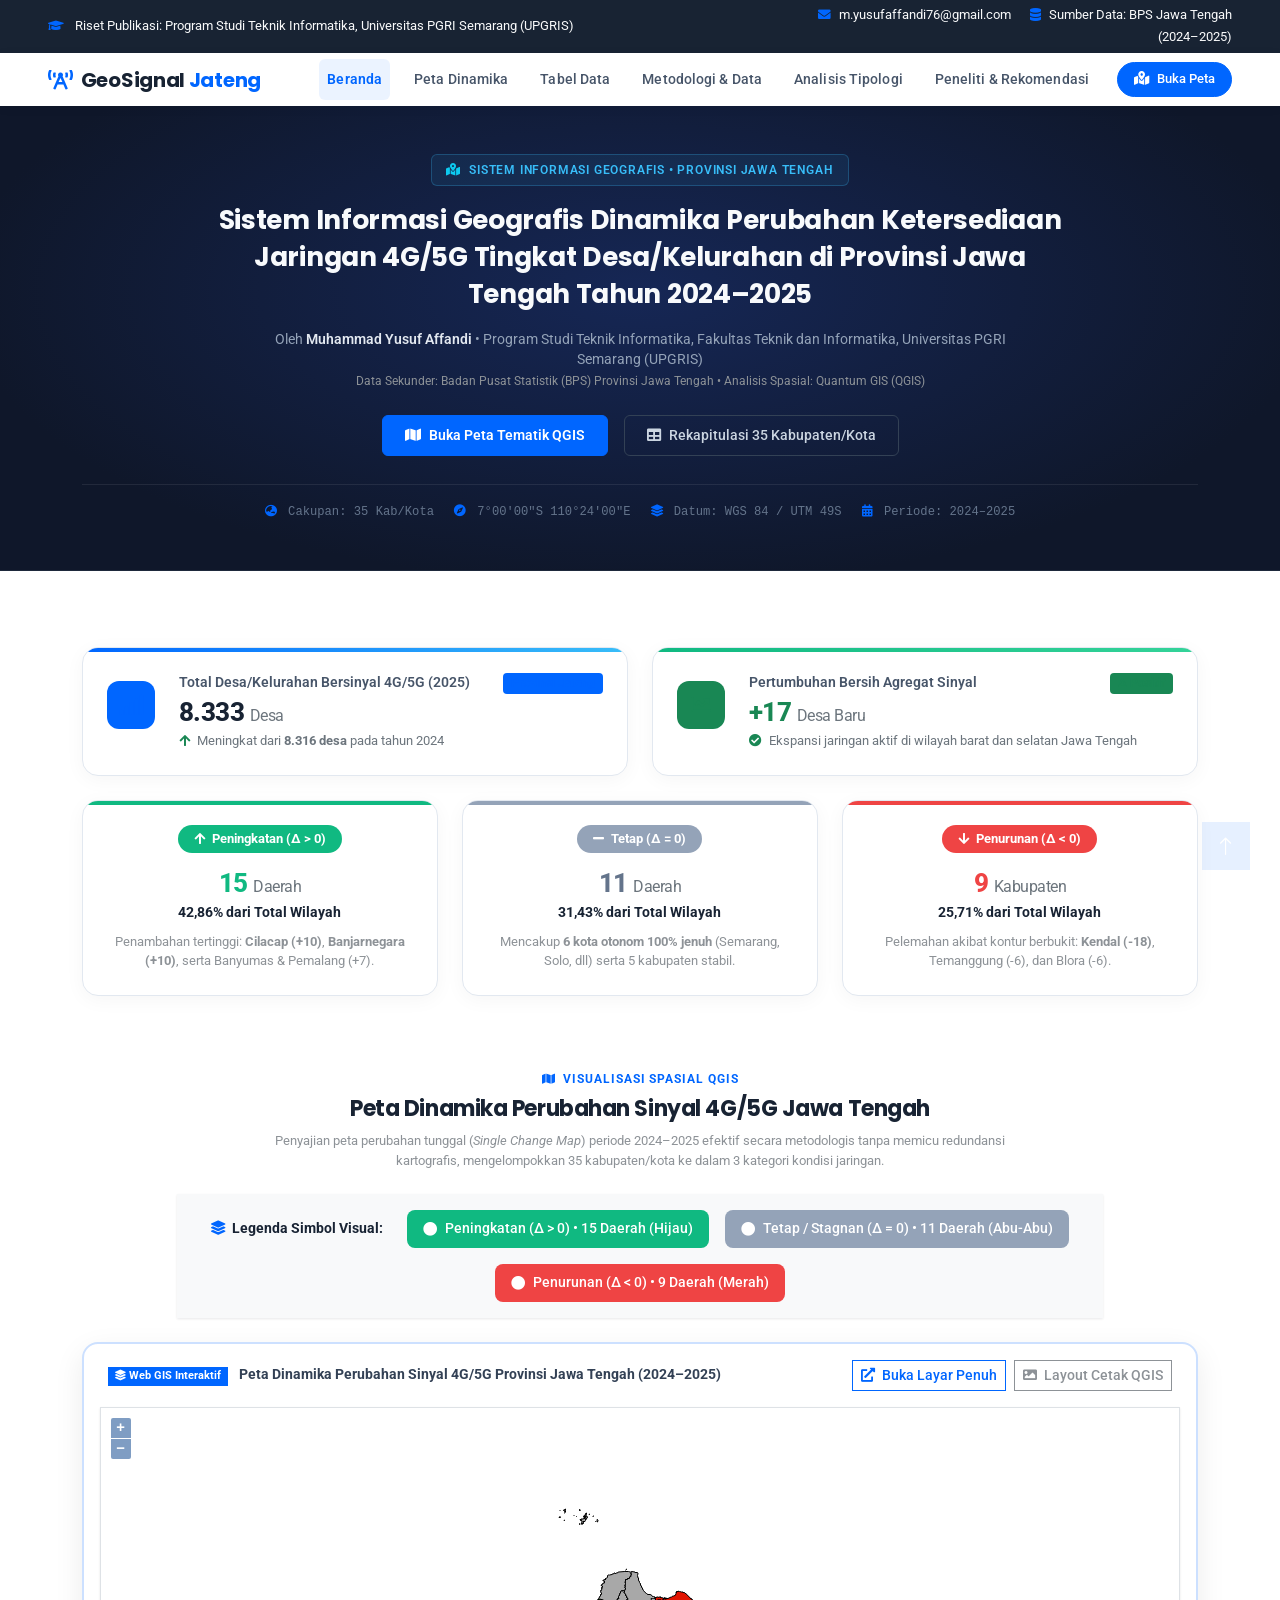
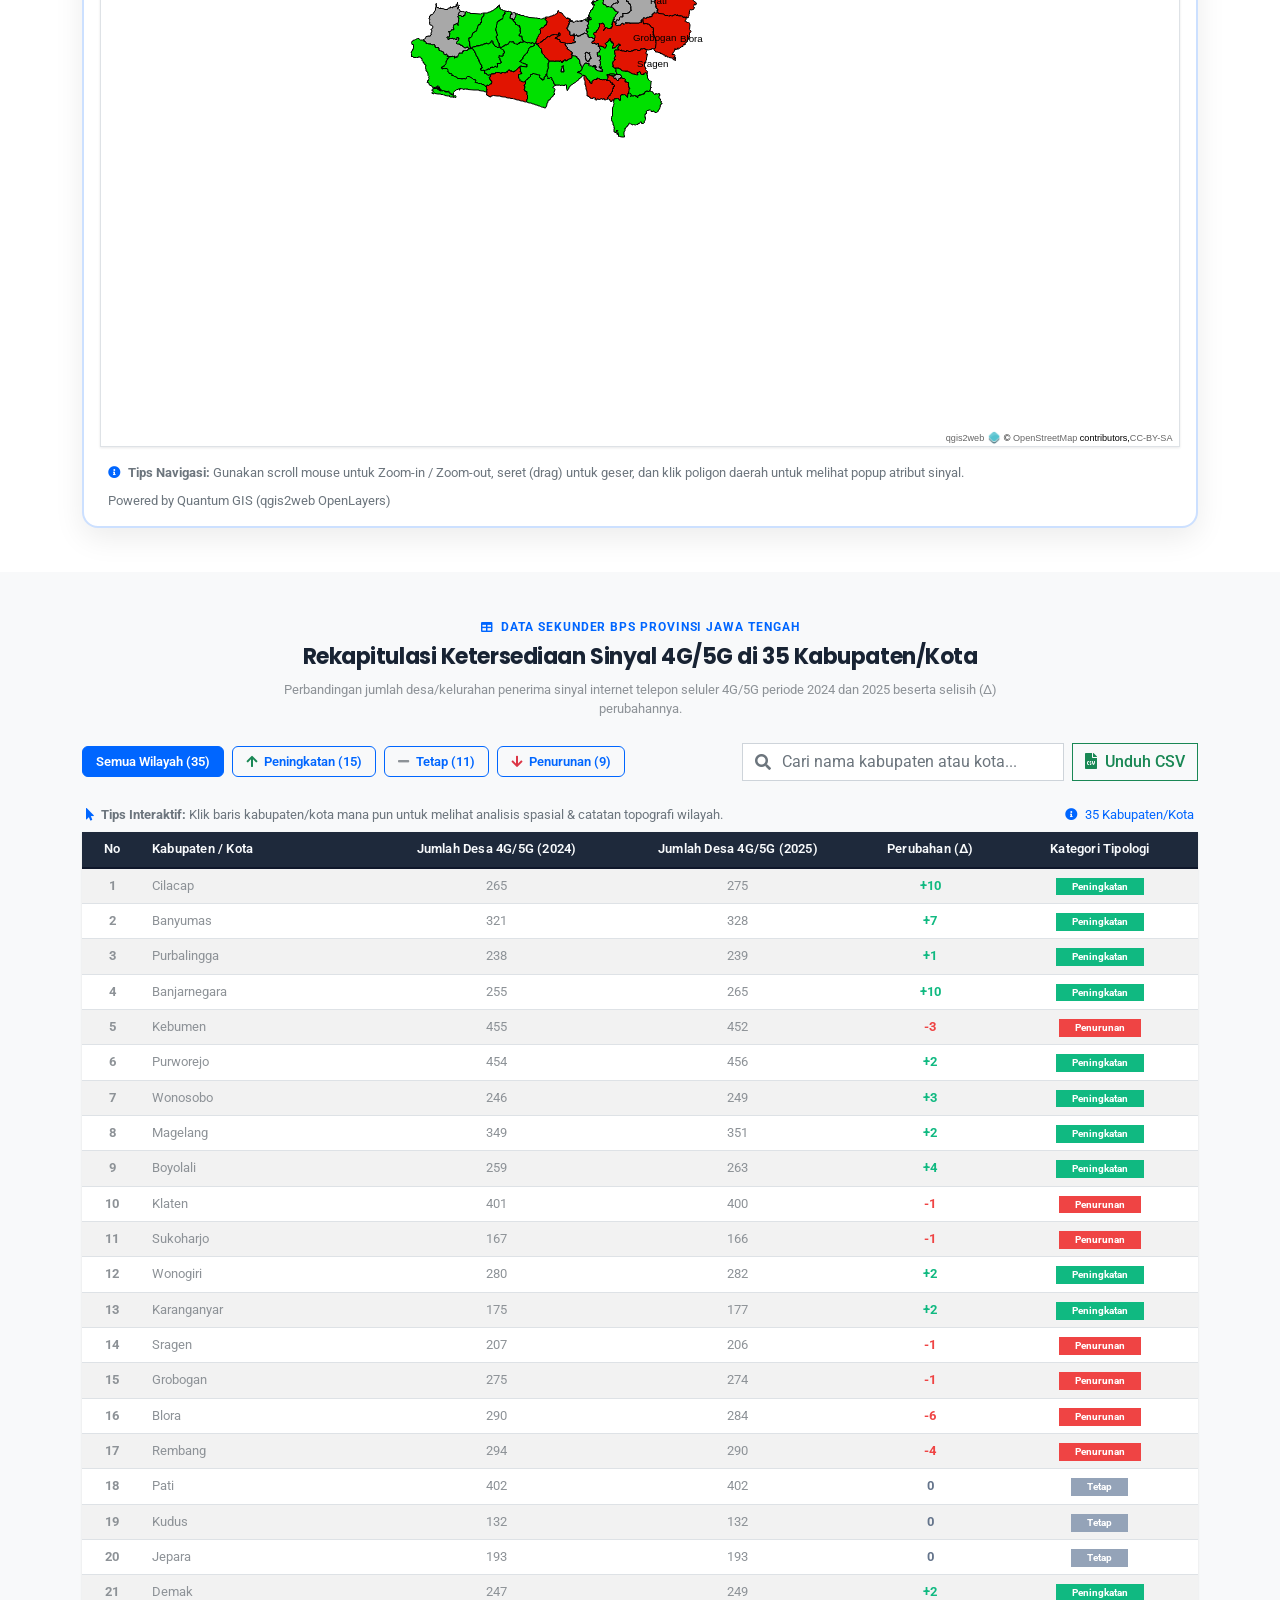
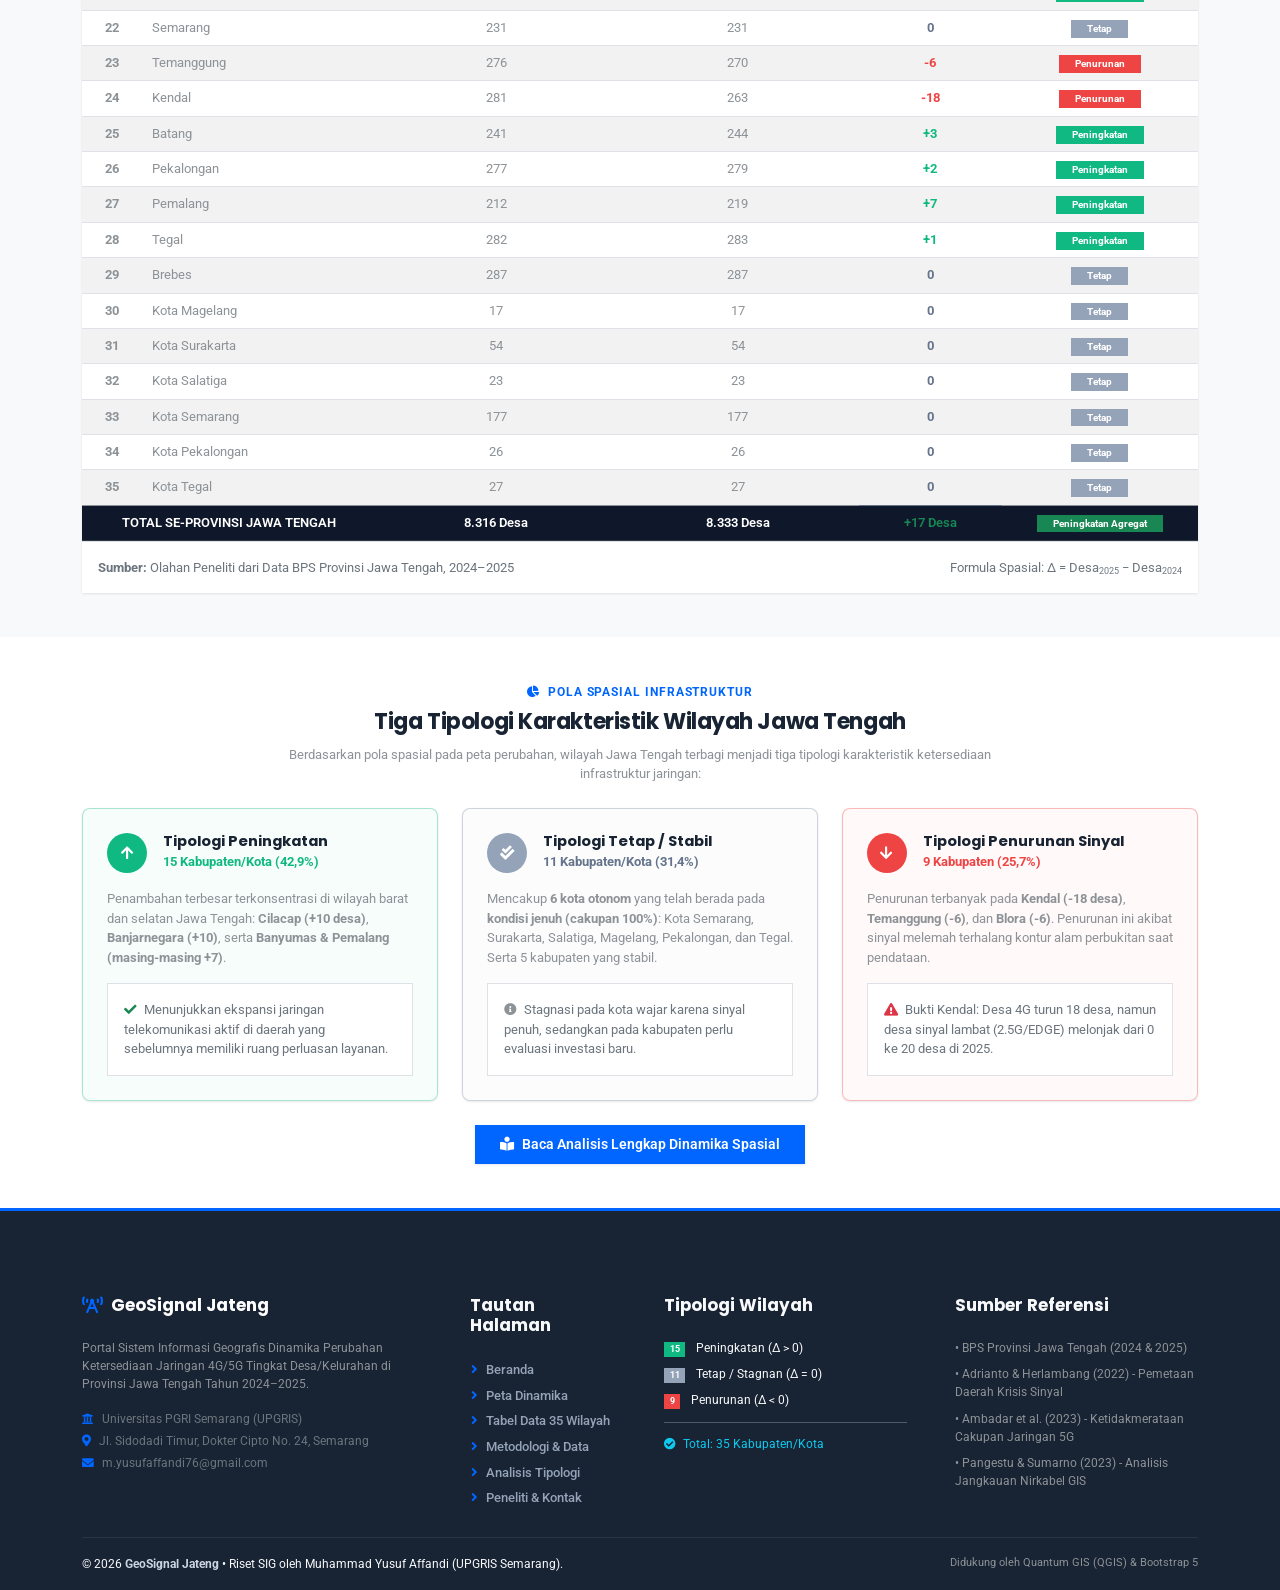
==== index.html @ d784b6cd "fix(deploy): tambahkan konfigurasi vercel.json, fallback index.html, dan favicon svg" ====
<!DOCTYPE html>
<html lang="id">
<head>
    <meta charset="utf-8">
    <meta http-equiv="refresh" content="0; url=home-repair-website-template/index.html">
    <title>Mengalihkan ke GeoSignal Jateng...</title>
    <script>
        window.location.replace("home-repair-website-template/index.html");
    </script>
</head>
<body>
    <p>Mengalihkan ke <a href="home-repair-website-template/index.html">GeoSignal Jateng</a>...</p>
</body>
</html>
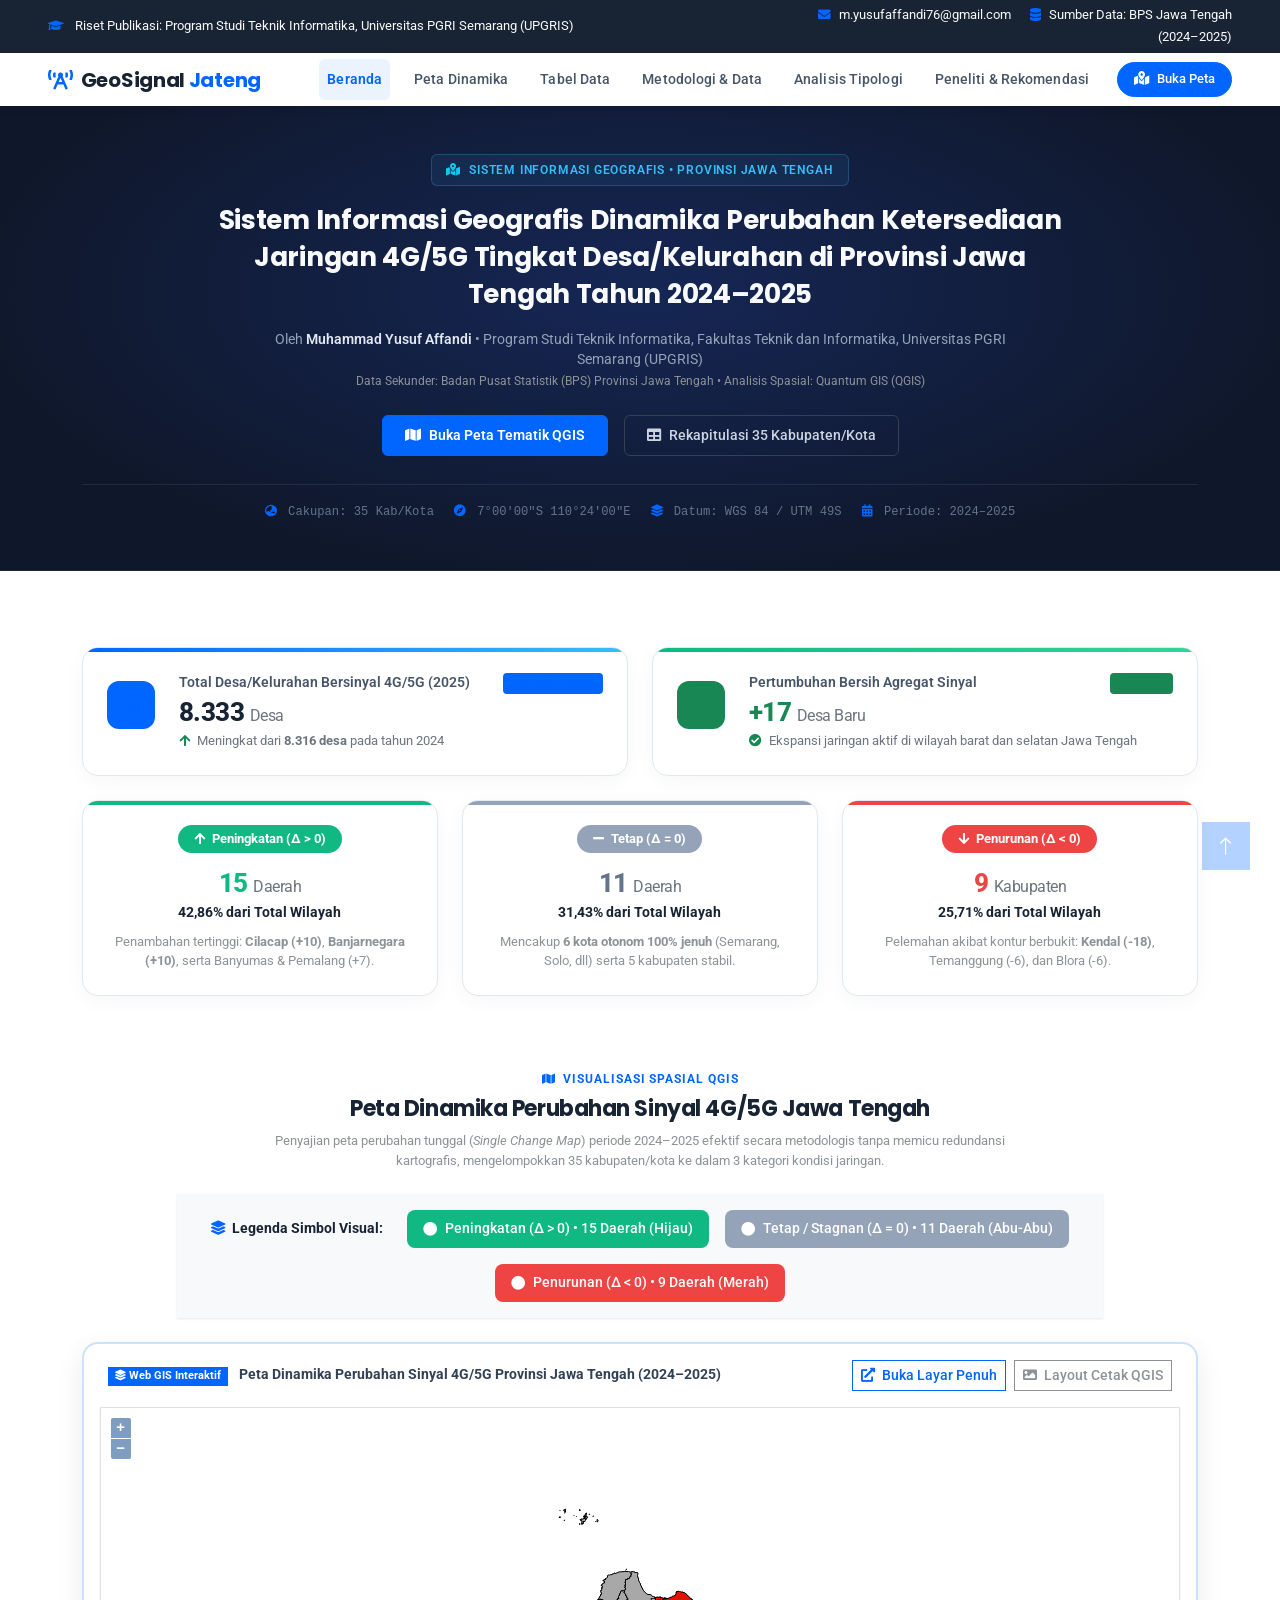
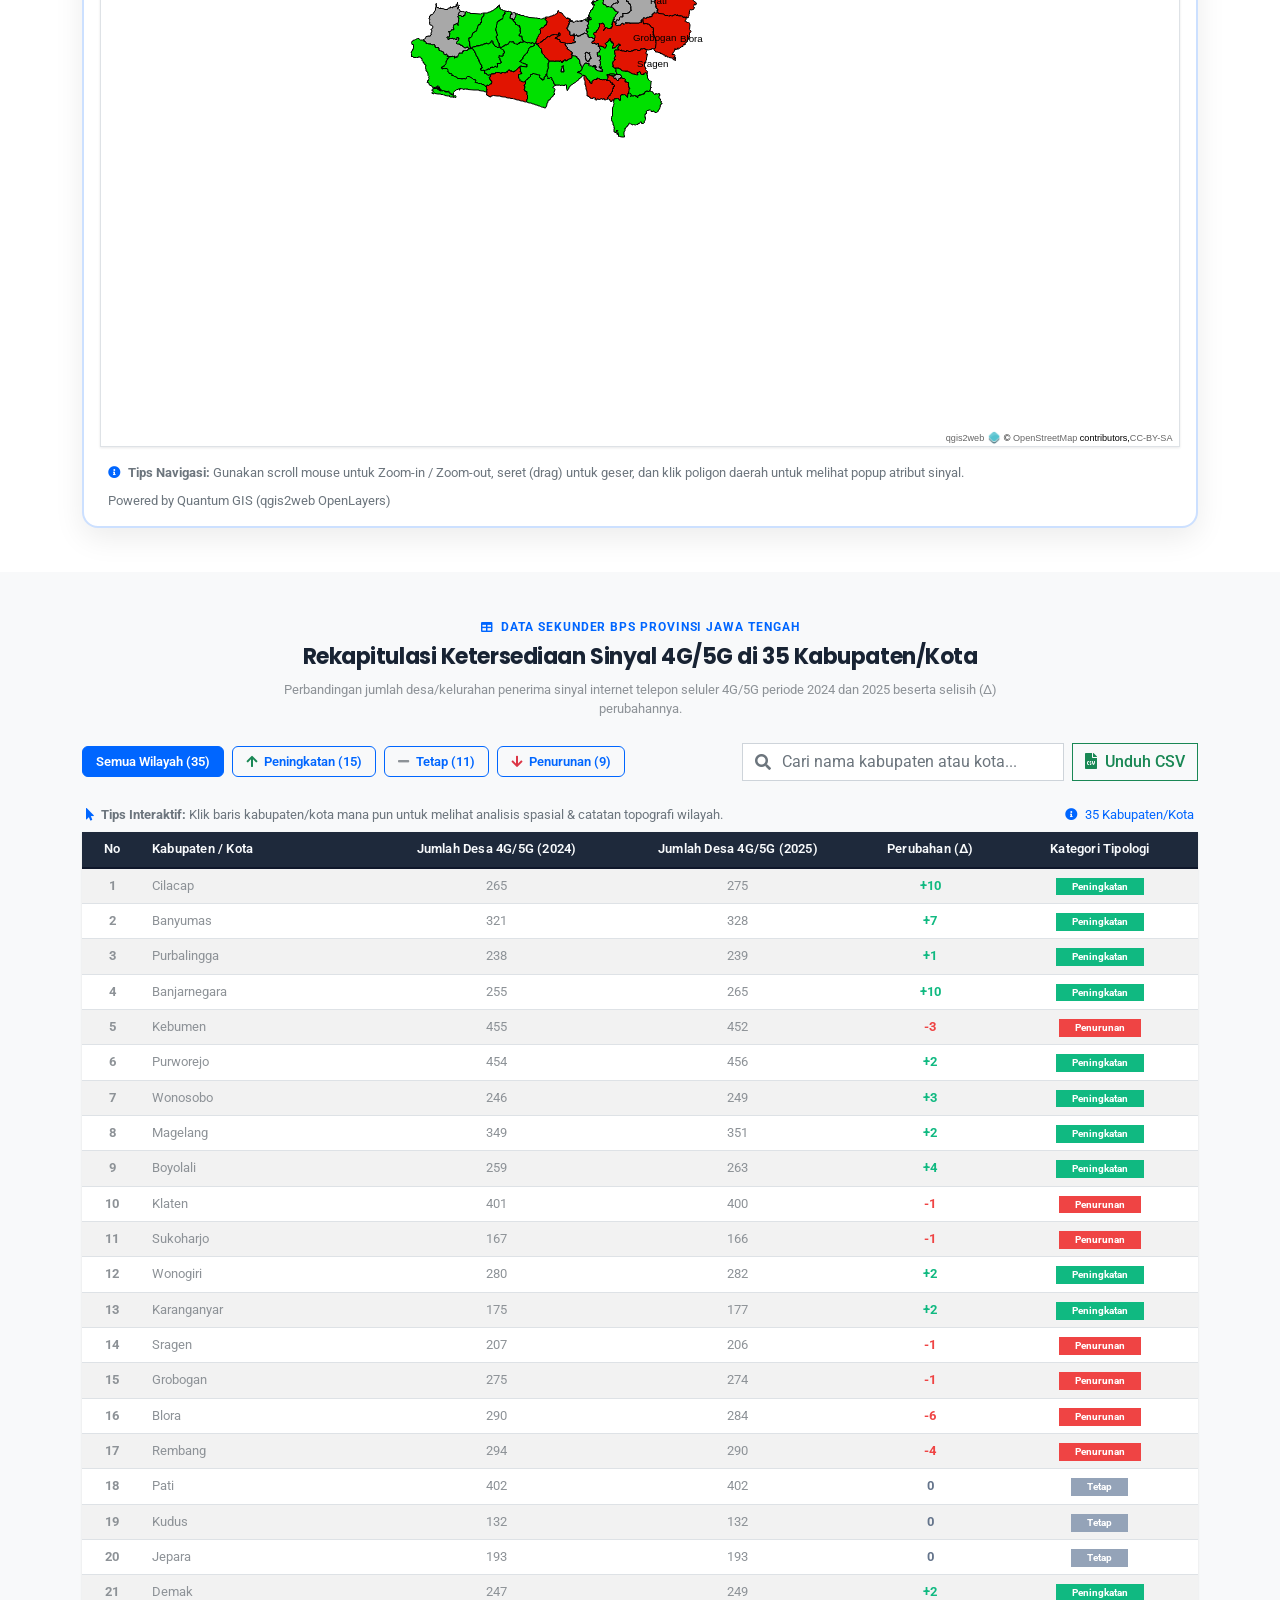
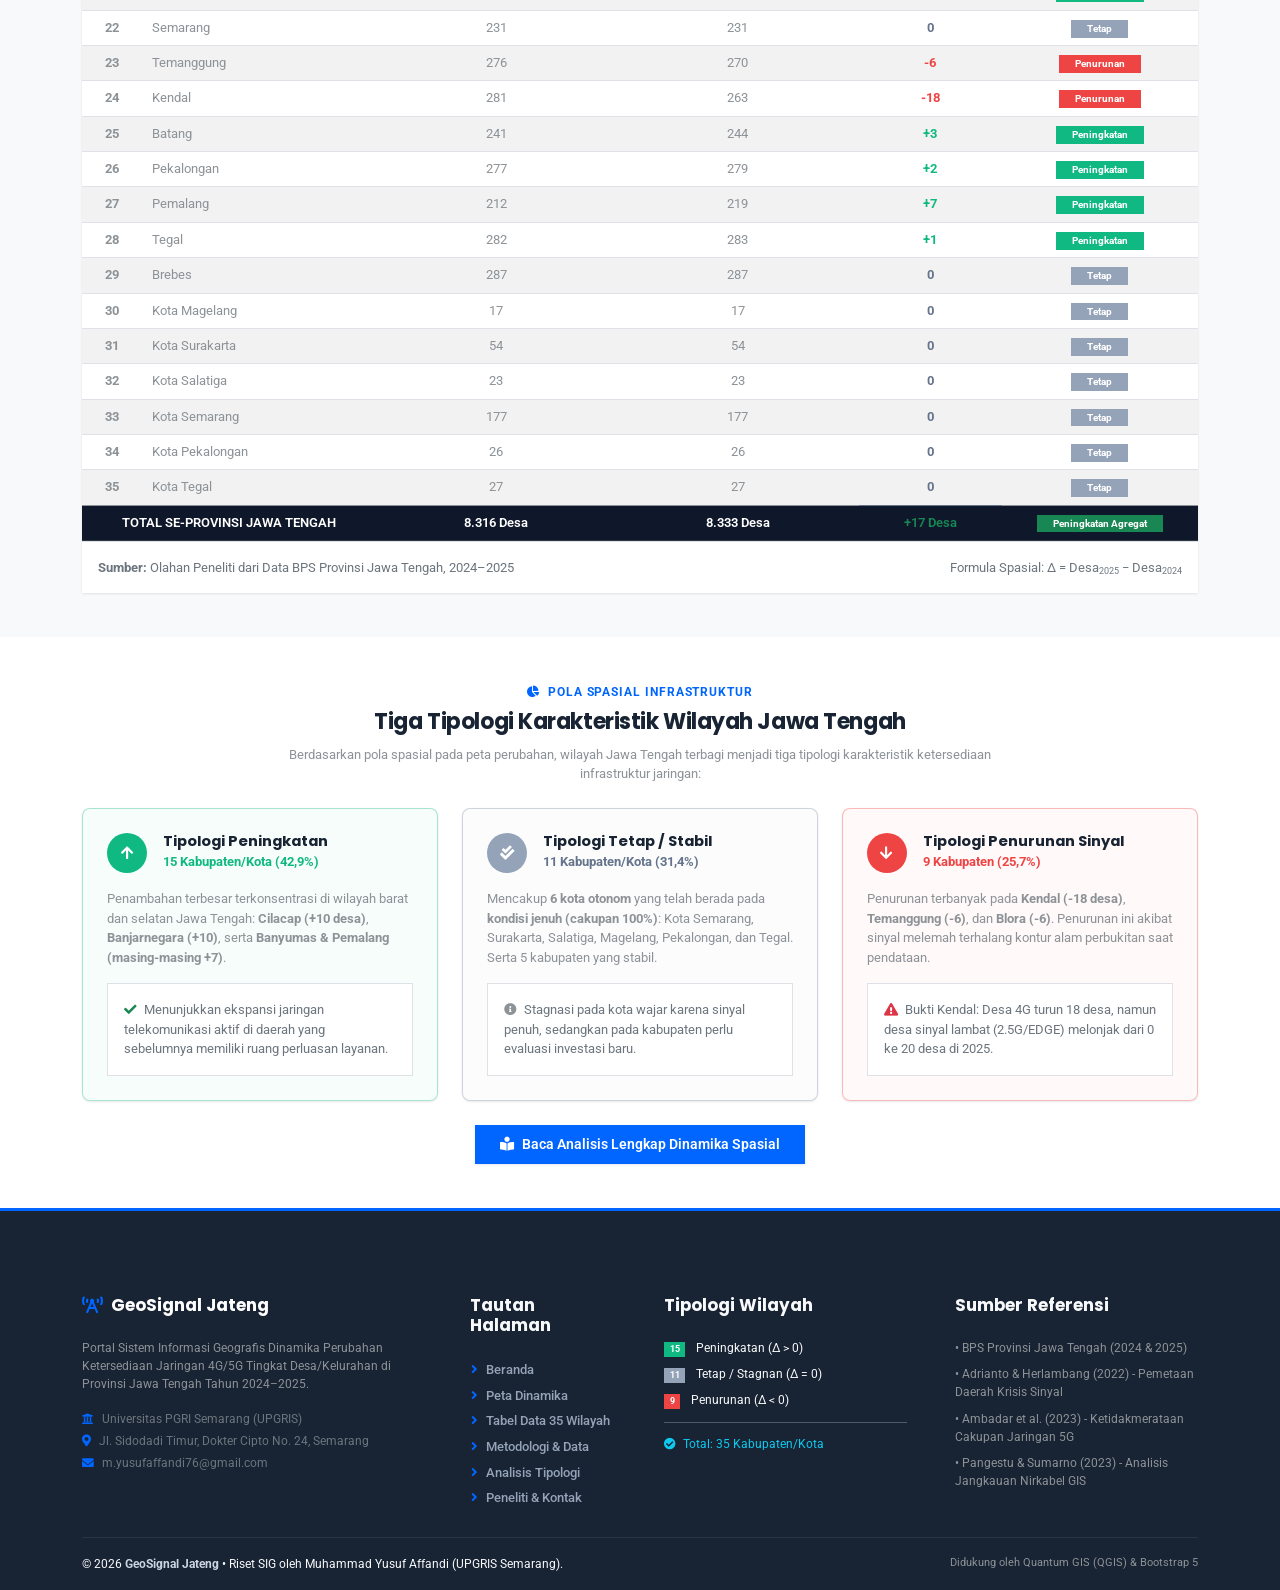
==== commit 356ec926: "refactor(structure): pindahkan seluruh file website ke root repositori agar langsung terdeteksi verc" ====
--- a/index.html
+++ b/index.html
@@ -1,14 +1,902 @@
 <!DOCTYPE html>
 <html lang="id">
+
 <head>
     <meta charset="utf-8">
-    <meta http-equiv="refresh" content="0; url=home-repair-website-template/index.html">
-    <title>Mengalihkan ke GeoSignal Jateng...</title>
-    <script>
-        window.location.replace("home-repair-website-template/index.html");
-    </script>
+    <title>GeoSignal Jateng - SIG Dinamika Perubahan Jaringan 4G/5G Jawa Tengah (2024-2025)</title>
+    <meta content="width=device-width, initial-scale=1.0" name="viewport">
+    <meta content="Sistem Informasi Geografis, SIG 4G 5G, Jawa Tengah, QGIS, BPS Jateng, Dinamika Sinyal" name="keywords">
+    <meta content="Visualisasi spasial perubahan ketersediaan jaringan sinyal 4G/5G tingkat desa/kelurahan di 35 Kabupaten/Kota Provinsi Jawa Tengah tahun 2024-2025 berbasis QGIS." name="description">
+
+    <!-- Favicon -->
+    <link href="img/favicon.svg" rel="icon" type="image/svg+xml">
+
+    <!-- Google Web Fonts -->
+    <link rel="preconnect" href="https://fonts.googleapis.com">
+    <link rel="preconnect" href="https://fonts.gstatic.com" crossorigin>
+    <link href="https://fonts.googleapis.com/css2?family=Roboto:wght@400;500;700&family=Poppins:wght@600;700;800&display=swap" rel="stylesheet"> 
+
+    <!-- Icon Font Stylesheet -->
+    <link href="https://cdnjs.cloudflare.com/ajax/libs/font-awesome/5.10.0/css/all.min.css" rel="stylesheet">
+    <link href="https://cdn.jsdelivr.net/npm/bootstrap-icons@1.4.1/font/bootstrap-icons.css" rel="stylesheet">
+
+    <!-- Libraries Stylesheet -->
+    <link href="lib/animate/animate.min.css" rel="stylesheet">
+    <link href="lib/owlcarousel/assets/owl.carousel.min.css" rel="stylesheet">
+
+    <!-- Customized Bootstrap Stylesheet -->
+    <link href="css/bootstrap.min.css" rel="stylesheet">
+
+    <!-- Template Stylesheet -->
+    <link href="css/style.css" rel="stylesheet">
 </head>
+
 <body>
-    <p>Mengalihkan ke <a href="home-repair-website-template/index.html">GeoSignal Jateng</a>...</p>
+    <!-- Spinner Start -->
+    <div id="spinner" class="show bg-white position-fixed translate-middle w-100 vh-100 top-50 start-50 d-flex align-items-center justify-content-center">
+        <div class="spinner-grow text-primary" role="status"></div>
+    </div>
+    <!-- Spinner End -->
+
+
+    <!-- Topbar Start -->
+    <div class="container-fluid bg-dark text-light px-0 py-1 d-none d-lg-block style="font-size: 0.82rem;" border-bottom border-primary border-opacity-25">
+        <div class="row gx-0 align-items-center">
+            <div class="col-lg-7 px-5 text-start">
+                <small class="me-3">
+                    <i class="fa fa-graduation-cap text-primary me-2"></i>
+                    Riset Publikasi: Program Studi Teknik Informatika, Universitas PGRI Semarang (UPGRIS)
+                </small>
+            </div>
+            <div class="col-lg-5 px-5 text-end">
+                <small class="me-3">
+                    <i class="fa fa-envelope text-primary me-2"></i>m.yusufaffandi76@gmail.com
+                </small>
+                <small>
+                    <i class="fa fa-database text-primary me-2"></i>Sumber Data: BPS Jawa Tengah (2024–2025)
+                </small>
+            </div>
+        </div>
+    </div>
+    <!-- Topbar End -->
+
+
+    <!-- Navbar Start -->
+    <nav class="navbar navbar-expand-lg bg-white navbar-light sticky-top px-4 px-lg-5 py-lg-0 shadow-sm">
+        <a href="index.html" class="navbar-brand d-flex align-items-center">
+            <h2 class="m-0 fw-bold">
+                <i class="fa fa-broadcast-tower text-primary me-2"></i>GeoSignal <span class="text-primary">Jateng</span>
+            </h2>
+        </a>
+        <button type="button" class="navbar-toggler" data-bs-toggle="collapse" data-bs-target="#navbarCollapse">
+            <span class="navbar-toggler-icon"></span>
+        </button>
+        <div class="collapse navbar-collapse" id="navbarCollapse">
+            <div class="navbar-nav ms-auto py-3 py-lg-0">
+                <a href="index.html" class="nav-item nav-link active">Beranda</a>
+                <a href="#peta-section" class="nav-item nav-link">Peta Dinamika</a>
+                <a href="#tabel-section" class="nav-item nav-link">Tabel Data</a>
+                <a href="about.html" class="nav-item nav-link">Metodologi &amp; Data</a>
+                <a href="analisis.html" class="nav-item nav-link">Analisis Tipologi</a>
+                <a href="contact.html" class="nav-item nav-link">Peneliti &amp; Rekomendasi</a>
+            </div>
+            <a href="#peta-section" class="btn btn-primary py-2 px-4 d-none d-lg-block ms-3">
+                <i class="fa fa-map-marked-alt me-2"></i>Buka Peta
+            </a>
+        </div>
+    </nav>
+    <!-- Navbar End -->
+
+
+    <!-- Hero Banner Start (Authentic Academic GIS & Cartographic Extent) -->
+    <div class="container-fluid hero-academic-gis py-5 mb-5 wow fadeIn" data-wow-delay="0.1s">
+        <div class="container text-center position-relative" style="z-index: 2;">
+            <!-- Metadata Subjek & Wilayah -->
+            <div class="hero-gis-meta">
+                <i class="fa fa-map-marked-alt me-2 text-info"></i> Sistem Informasi Geografis &bull; Provinsi Jawa Tengah
+            </div>
+
+            <!-- Judul Artikel: Ukuran Proporsional, Solid & Bebas Efek AI Slop -->
+            <h1 class="hero-academic-title">
+                Sistem Informasi Geografis Dinamika Perubahan Ketersediaan Jaringan 4G/5G Tingkat Desa/Kelurahan di Provinsi Jawa Tengah Tahun 2024&ndash;2025
+            </h1>
+
+            <!-- Penulis & Sumber Data Ilmiah -->
+            <p class="hero-author-text">
+                Oleh <strong>Muhammad Yusuf Affandi</strong> &bull; Program Studi Teknik Informatika, Fakultas Teknik dan Informatika, Universitas PGRI Semarang (UPGRIS)
+                <br>
+                <span class="text-secondary small">Data Sekunder: Badan Pusat Statistik (BPS) Provinsi Jawa Tengah &bull; Analisis Spasial: Quantum GIS (QGIS)</span>
+            </p>
+
+            <!-- 2 Tombol Aksi Fungsional & Minimalis -->
+            <div class="d-flex justify-content-center flex-wrap gap-3">
+                <a href="#peta-section" class="btn btn-gis-primary">
+                    <i class="fa fa-map me-2"></i>Buka Peta Tematik QGIS
+                </a>
+                <a href="#tabel-section" class="btn btn-gis-outline">
+                    <i class="fa fa-table me-2"></i>Rekapitulasi 35 Kabupaten/Kota
+                </a>
+            </div>
+
+            <!-- Strip Koordinat Geospasial Asli Jawa Tengah -->
+            <div class="hero-spatial-strip">
+                <span><i class="fa fa-globe-asia me-1 text-primary"></i> Cakupan: 35 Kab/Kota</span>
+                <span><i class="fa fa-compass me-1 text-primary"></i> 7&deg;00'00"S 110&deg;24'00"E</span>
+                <span><i class="fa fa-layer-group me-1 text-primary"></i> Datum: WGS 84 / UTM 49S</span>
+                <span><i class="fa fa-calendar-alt me-1 text-primary"></i> Periode: 2024&ndash;2025</span>
+            </div>
+        </div>
+    </div>
+    <!-- Hero Banner End -->
+
+
+    <!-- Key Metrics / Fact Counter Start (2-Tier Balanced Grid) -->
+    <div class="container-xxl py-4">
+        <div class="container">
+            <!-- Tier 1: Agregat Provinsi Jawa Tengah -->
+            <div class="row g-4 mb-4">
+                <!-- Metrik 1: Total Desa 4G/5G 2025 -->
+                <div class="col-lg-6 wow fadeInUp" data-wow-delay="0.1s">
+                    <div class="metric-card-modern border-accent-primary h-100 d-flex align-items-center p-4">
+                        <div class="metric-icon-box bg-primary bg-opacity-10 text-primary me-4">
+                            <i class="fa fa-signal"></i>
+                        </div>
+                        <div class="flex-grow-1">
+                            <div class="d-flex justify-content-between align-items-baseline mb-1">
+                                <span class="metric-label mb-0">Total Desa/Kelurahan Bersinyal 4G/5G (2025)</span>
+                                <span class="metric-pill-tag bg-primary bg-opacity-10 text-primary">Provinsi Jateng</span>
+                            </div>
+                            <div class="metric-val-large text-dark mb-1">8.333 <span class="fs-6 fw-normal text-muted">Desa</span></div>
+                            <div class="text-muted small">
+                                <i class="fa fa-arrow-up text-success me-1"></i> Meningkat dari <strong>8.316 desa</strong> pada tahun 2024
+                            </div>
+                        </div>
+                    </div>
+                </div>
+
+                <!-- Metrik 2: Pertumbuhan Agregat Bersih -->
+                <div class="col-lg-6 wow fadeInUp" data-wow-delay="0.2s">
+                    <div class="metric-card-modern border-accent-success h-100 d-flex align-items-center p-4">
+                        <div class="metric-icon-box bg-success bg-opacity-10 text-success me-4">
+                            <i class="fa fa-chart-line"></i>
+                        </div>
+                        <div class="flex-grow-1">
+                            <div class="d-flex justify-content-between align-items-baseline mb-1">
+                                <span class="metric-label mb-0">Pertumbuhan Bersih Agregat Sinyal</span>
+                                <span class="metric-pill-tag bg-success bg-opacity-10 text-success">&Delta; Positif</span>
+                            </div>
+                            <div class="metric-val-large text-success mb-1">+17 <span class="fs-6 fw-normal text-muted">Desa Baru</span></div>
+                            <div class="text-muted small">
+                                <i class="fa fa-check-circle text-success me-1"></i> Ekspansi jaringan aktif di wilayah barat dan selatan Jawa Tengah
+                            </div>
+                        </div>
+                    </div>
+                </div>
+            </div>
+
+            <!-- Tier 2: Tiga Tipologi Spasial Jawa Tengah (Grid 3 Simetris) -->
+            <div class="row g-4 text-center">
+                <!-- Tipologi 1: Peningkatan -->
+                <div class="col-md-4 wow fadeInUp" data-wow-delay="0.3s">
+                    <div class="metric-card-modern border-accent-peningkatan h-100 p-4">
+                        <div class="badge-peningkatan d-inline-block px-3 py-1 rounded-pill mb-3 fw-bold small">
+                            <i class="fa fa-arrow-up me-1"></i> Peningkatan (&Delta; &gt; 0)
+                        </div>
+                        <div class="metric-val-large text-peningkatan mb-1">15 <span class="fs-6 fw-normal text-muted">Daerah</span></div>
+                        <div class="fw-bold text-dark mb-2">42,86% dari Total Wilayah</div>
+                        <p class="text-secondary small mb-0">
+                            Penambahan tertinggi: <strong>Cilacap (+10)</strong>, <strong>Banjarnegara (+10)</strong>, serta Banyumas &amp; Pemalang (+7).
+                        </p>
+                    </div>
+                </div>
+
+                <!-- Tipologi 2: Tetap / Stagnan -->
+                <div class="col-md-4 wow fadeInUp" data-wow-delay="0.4s">
+                    <div class="metric-card-modern border-accent-tetap h-100 p-4">
+                        <div class="badge-tetap d-inline-block px-3 py-1 rounded-pill mb-3 fw-bold small">
+                            <i class="fa fa-minus me-1"></i> Tetap (&Delta; = 0)
+                        </div>
+                        <div class="metric-val-large text-tetap mb-1">11 <span class="fs-6 fw-normal text-muted">Daerah</span></div>
+                        <div class="fw-bold text-dark mb-2">31,43% dari Total Wilayah</div>
+                        <p class="text-secondary small mb-0">
+                            Mencakup <strong>6 kota otonom 100% jenuh</strong> (Semarang, Solo, dll) serta 5 kabupaten stabil.
+                        </p>
+                    </div>
+                </div>
+
+                <!-- Tipologi 3: Penurunan Sinyal -->
+                <div class="col-md-4 wow fadeInUp" data-wow-delay="0.5s">
+                    <div class="metric-card-modern border-accent-penurunan h-100 p-4">
+                        <div class="badge-penurunan d-inline-block px-3 py-1 rounded-pill mb-3 fw-bold small">
+                            <i class="fa fa-arrow-down me-1"></i> Penurunan (&Delta; &lt; 0)
+                        </div>
+                        <div class="metric-val-large text-penurunan mb-1">9 <span class="fs-6 fw-normal text-muted">Kabupaten</span></div>
+                        <div class="fw-bold text-dark mb-2">25,71% dari Total Wilayah</div>
+                        <p class="text-secondary small mb-0">
+                            Pelemahan akibat kontur berbukit: <strong>Kendal (-18)</strong>, Temanggung (-6), dan Blora (-6).
+                        </p>
+                    </div>
+                </div>
+            </div>
+        </div>
+    </div>
+    <!-- Key Metrics End -->
+
+
+    <!-- Interactive Map Section Start -->
+    <div id="peta-section" class="container-xxl py-5">
+        <div class="container">
+            <div class="text-center mx-auto mb-4 wow fadeInUp" data-wow-delay="0.1s" style="max-width: 760px;">
+                <span class="section-kicker"><i class="fa fa-map me-1"></i> Visualisasi Spasial QGIS</span>
+                <h2 class="display-6 fw-bold text-dark">Peta Dinamika Perubahan Sinyal 4G/5G Jawa Tengah</h2>
+                <p class="text-secondary small mb-0">
+                    Penyajian peta perubahan tunggal (<em>Single Change Map</em>) periode 2024–2025 efektif secara metodologis tanpa memicu redundansi kartografis, mengelompokkan 35 kabupaten/kota ke dalam 3 kategori kondisi jaringan.
+                </p>
+            </div>
+
+            <!-- Legenda Resmi -->
+            <div class="row justify-content-center mb-4 wow fadeInUp" data-wow-delay="0.2s">
+                <div class="col-lg-10">
+                    <div class="card border-0 shadow-sm p-3 bg-light rounded-3">
+                        <div class="d-flex flex-wrap justify-content-center align-items-center gap-3">
+                            <span class="fw-bold text-dark me-2"><i class="fa fa-layer-group text-primary me-1"></i> Legenda Simbol Visual:</span>
+                            <div class="legend-badge-item badge-peningkatan">
+                                <i class="fa fa-circle me-2"></i> Peningkatan (&Delta; &gt; 0) &bull; 15 Daerah (Hijau)
+                            </div>
+                            <div class="legend-badge-item badge-tetap">
+                                <i class="fa fa-circle me-2"></i> Tetap / Stagnan (&Delta; = 0) &bull; 11 Daerah (Abu-Abu)
+                            </div>
+                            <div class="legend-badge-item badge-penurunan">
+                                <i class="fa fa-circle me-2"></i> Penurunan (&Delta; &lt; 0) &bull; 9 Daerah (Merah)
+                            </div>
+                        </div>
+                    </div>
+                </div>
+            </div>
+
+            <!-- Wadah Peta Tematik (Iframe Web GIS qgis2web OpenLayers) -->
+            <div class="row justify-content-center wow fadeInUp" data-wow-delay="0.3s">
+                <div class="col-lg-12">
+                    <div class="map-frame-box p-3">
+                        <div class="d-flex justify-content-between align-items-center mb-3 px-2 flex-wrap gap-2">
+                            <div>
+                                <span class="badge bg-primary me-2"><i class="fa fa-layer-group"></i> Web GIS Interaktif</span>
+                                <strong>Peta Dinamika Perubahan Sinyal 4G/5G Provinsi Jawa Tengah (2024–2025)</strong>
+                            </div>
+                            <div class="d-flex align-items-center gap-2">
+                                <a href="peta/index.html" target="_blank" class="btn btn-sm btn-outline-primary" title="Buka peta interaktif di tab baru">
+                                    <i class="fa fa-external-link-alt me-1"></i> Buka Layar Penuh
+                                </a>
+                                <button class="btn btn-sm btn-outline-secondary" data-bs-toggle="modal" data-bs-target="#mapZoomModal" title="Lihat gambar layout cetak resmi">
+                                    <i class="fa fa-image me-1"></i> Layout Cetak QGIS
+                                </button>
+                            </div>
+                        </div>
+
+                        <!-- Iframe Peta Interaktif qgis2web -->
+                        <div class="position-relative overflow-hidden rounded-3 border bg-light shadow-sm" style="height: 640px;">
+                            <iframe src="peta/index.html" class="w-100 h-100 border-0" title="Peta Interaktif Dinamika Sinyal 4G/5G Jawa Tengah" allowfullscreen></iframe>
+                        </div>
+
+                        <div class="d-flex justify-content-between align-items-center mt-3 px-2 text-muted small flex-wrap gap-2">
+                            <span><i class="fa fa-info-circle text-primary me-1"></i> <strong>Tips Navigasi:</strong> Gunakan scroll mouse untuk Zoom-in / Zoom-out, seret (drag) untuk geser, dan klik poligon daerah untuk melihat popup atribut sinyal.</span>
+                            <span>Powered by Quantum GIS (qgis2web OpenLayers)</span>
+                        </div>
+                    </div>
+                </div>
+            </div>
+        </div>
+    </div>
+    <!-- Interactive Map Section End -->
+
+
+    <!-- Interactive Data Table Section Start -->
+    <div id="tabel-section" class="container-xxl py-5 bg-light">
+        <div class="container">
+            <div class="text-center mx-auto mb-4 wow fadeInUp" data-wow-delay="0.1s" style="max-width: 760px;">
+                <span class="section-kicker"><i class="fa fa-table me-1"></i> Data Sekunder BPS Provinsi Jawa Tengah</span>
+                <h2 class="display-6 fw-bold text-dark">Rekapitulasi Ketersediaan Sinyal 4G/5G di 35 Kabupaten/Kota</h2>
+                <p class="text-secondary small mb-0">
+                    Perbandingan jumlah desa/kelurahan penerima sinyal internet telepon seluler 4G/5G periode 2024 dan 2025 beserta selisih (&Delta;) perubahannya.
+                </p>
+            </div>
+
+            <!-- Kontrol Filter & Pencarian -->
+            <div class="row align-items-center mb-4 g-3 wow fadeInUp" data-wow-delay="0.2s">
+                <div class="col-md-7">
+                    <div class="filter-btn-group d-flex flex-wrap gap-2">
+                        <button type="button" class="btn btn-filter-status active btn-primary" data-filter="all">
+                            Semua Wilayah (<span id="visible-row-count">35</span>)
+                        </button>
+                        <button type="button" class="btn btn-filter-status btn-outline-primary" data-filter="peningkatan">
+                            <i class="fa fa-arrow-up text-success me-1"></i> Peningkatan (15)
+                        </button>
+                        <button type="button" class="btn btn-filter-status btn-outline-primary" data-filter="tetap">
+                            <i class="fa fa-minus text-secondary me-1"></i> Tetap (11)
+                        </button>
+                        <button type="button" class="btn btn-filter-status btn-outline-primary" data-filter="penurunan">
+                            <i class="fa fa-arrow-down text-danger me-1"></i> Penurunan (9)
+                        </button>
+                    </div>
+                </div>
+                <div class="col-md-5 d-flex gap-2">
+                    <div class="input-group">
+                        <span class="input-group-text bg-white border-end-0"><i class="fa fa-search text-muted"></i></span>
+                        <input type="text" id="table-search-input" class="form-control border-start-0 ps-0" placeholder="Cari nama kabupaten atau kota...">
+                    </div>
+                    <button class="btn btn-outline-success text-nowrap" id="btn-export-csv" title="Unduh Tabel Data CSV">
+                        <i class="fa fa-file-csv me-1"></i> Unduh CSV
+                    </button>
+                </div>
+            </div>
+
+            <!-- Tip Klik Baris -->
+            <div class="d-flex justify-content-between align-items-center mb-2 px-1 text-muted small">
+                <span><i class="fa fa-mouse-pointer text-primary me-1"></i> <strong>Tips Interaktif:</strong> Klik baris kabupaten/kota mana pun untuk melihat analisis spasial &amp; catatan topografi wilayah.</span>
+                <span class="text-primary fw-semibold"><i class="fa fa-info-circle me-1"></i> 35 Kabupaten/Kota</span>
+            </div>
+
+            <!-- Tabel Data -->
+            <div class="card border-0 shadow-sm rounded-4 overflow-hidden wow fadeInUp" data-wow-delay="0.3s">
+                <div class="table-responsive">
+                    <table class="table table-striped table-hover table-geosignal mb-0 align-middle" id="table-35-jateng">
+                        <thead>
+                            <tr>
+                                <th class="text-center" style="width: 60px;">No</th>
+                                <th>Kabupaten / Kota</th>
+                                <th class="text-center">Jumlah Desa 4G/5G (2024)</th>
+                                <th class="text-center">Jumlah Desa 4G/5G (2025)</th>
+                                <th class="text-center">Perubahan (&Delta;)</th>
+                                <th class="text-center">Kategori Tipologi</th>
+                            </tr>
+                        </thead>
+                        <tbody id="data-table-body">
+                            <tr data-status="peningkatan">
+                                <td class="text-center fw-bold">1</td>
+                                <td class="fw-semibold">Cilacap</td>
+                                <td class="text-center">265</td>
+                                <td class="text-center">275</td>
+                                <td class="text-center fw-bold text-peningkatan">+10</td>
+                                <td class="text-center"><span class="badge badge-peningkatan px-3 py-1">Peningkatan</span></td>
+                            </tr>
+                            <tr data-status="peningkatan">
+                                <td class="text-center fw-bold">2</td>
+                                <td class="fw-semibold">Banyumas</td>
+                                <td class="text-center">321</td>
+                                <td class="text-center">328</td>
+                                <td class="text-center fw-bold text-peningkatan">+7</td>
+                                <td class="text-center"><span class="badge badge-peningkatan px-3 py-1">Peningkatan</span></td>
+                            </tr>
+                            <tr data-status="peningkatan">
+                                <td class="text-center fw-bold">3</td>
+                                <td class="fw-semibold">Purbalingga</td>
+                                <td class="text-center">238</td>
+                                <td class="text-center">239</td>
+                                <td class="text-center fw-bold text-peningkatan">+1</td>
+                                <td class="text-center"><span class="badge badge-peningkatan px-3 py-1">Peningkatan</span></td>
+                            </tr>
+                            <tr data-status="peningkatan">
+                                <td class="text-center fw-bold">4</td>
+                                <td class="fw-semibold">Banjarnegara</td>
+                                <td class="text-center">255</td>
+                                <td class="text-center">265</td>
+                                <td class="text-center fw-bold text-peningkatan">+10</td>
+                                <td class="text-center"><span class="badge badge-peningkatan px-3 py-1">Peningkatan</span></td>
+                            </tr>
+                            <tr data-status="penurunan">
+                                <td class="text-center fw-bold">5</td>
+                                <td class="fw-semibold">Kebumen</td>
+                                <td class="text-center">455</td>
+                                <td class="text-center">452</td>
+                                <td class="text-center fw-bold text-penurunan">-3</td>
+                                <td class="text-center"><span class="badge badge-penurunan px-3 py-1">Penurunan</span></td>
+                            </tr>
+                            <tr data-status="peningkatan">
+                                <td class="text-center fw-bold">6</td>
+                                <td class="fw-semibold">Purworejo</td>
+                                <td class="text-center">454</td>
+                                <td class="text-center">456</td>
+                                <td class="text-center fw-bold text-peningkatan">+2</td>
+                                <td class="text-center"><span class="badge badge-peningkatan px-3 py-1">Peningkatan</span></td>
+                            </tr>
+                            <tr data-status="peningkatan">
+                                <td class="text-center fw-bold">7</td>
+                                <td class="fw-semibold">Wonosobo</td>
+                                <td class="text-center">246</td>
+                                <td class="text-center">249</td>
+                                <td class="text-center fw-bold text-peningkatan">+3</td>
+                                <td class="text-center"><span class="badge badge-peningkatan px-3 py-1">Peningkatan</span></td>
+                            </tr>
+                            <tr data-status="peningkatan">
+                                <td class="text-center fw-bold">8</td>
+                                <td class="fw-semibold">Magelang</td>
+                                <td class="text-center">349</td>
+                                <td class="text-center">351</td>
+                                <td class="text-center fw-bold text-peningkatan">+2</td>
+                                <td class="text-center"><span class="badge badge-peningkatan px-3 py-1">Peningkatan</span></td>
+                            </tr>
+                            <tr data-status="peningkatan">
+                                <td class="text-center fw-bold">9</td>
+                                <td class="fw-semibold">Boyolali</td>
+                                <td class="text-center">259</td>
+                                <td class="text-center">263</td>
+                                <td class="text-center fw-bold text-peningkatan">+4</td>
+                                <td class="text-center"><span class="badge badge-peningkatan px-3 py-1">Peningkatan</span></td>
+                            </tr>
+                            <tr data-status="penurunan">
+                                <td class="text-center fw-bold">10</td>
+                                <td class="fw-semibold">Klaten</td>
+                                <td class="text-center">401</td>
+                                <td class="text-center">400</td>
+                                <td class="text-center fw-bold text-penurunan">-1</td>
+                                <td class="text-center"><span class="badge badge-penurunan px-3 py-1">Penurunan</span></td>
+                            </tr>
+                            <tr data-status="penurunan">
+                                <td class="text-center fw-bold">11</td>
+                                <td class="fw-semibold">Sukoharjo</td>
+                                <td class="text-center">167</td>
+                                <td class="text-center">166</td>
+                                <td class="text-center fw-bold text-penurunan">-1</td>
+                                <td class="text-center"><span class="badge badge-penurunan px-3 py-1">Penurunan</span></td>
+                            </tr>
+                            <tr data-status="peningkatan">
+                                <td class="text-center fw-bold">12</td>
+                                <td class="fw-semibold">Wonogiri</td>
+                                <td class="text-center">280</td>
+                                <td class="text-center">282</td>
+                                <td class="text-center fw-bold text-peningkatan">+2</td>
+                                <td class="text-center"><span class="badge badge-peningkatan px-3 py-1">Peningkatan</span></td>
+                            </tr>
+                            <tr data-status="peningkatan">
+                                <td class="text-center fw-bold">13</td>
+                                <td class="fw-semibold">Karanganyar</td>
+                                <td class="text-center">175</td>
+                                <td class="text-center">177</td>
+                                <td class="text-center fw-bold text-peningkatan">+2</td>
+                                <td class="text-center"><span class="badge badge-peningkatan px-3 py-1">Peningkatan</span></td>
+                            </tr>
+                            <tr data-status="penurunan">
+                                <td class="text-center fw-bold">14</td>
+                                <td class="fw-semibold">Sragen</td>
+                                <td class="text-center">207</td>
+                                <td class="text-center">206</td>
+                                <td class="text-center fw-bold text-penurunan">-1</td>
+                                <td class="text-center"><span class="badge badge-penurunan px-3 py-1">Penurunan</span></td>
+                            </tr>
+                            <tr data-status="penurunan">
+                                <td class="text-center fw-bold">15</td>
+                                <td class="fw-semibold">Grobogan</td>
+                                <td class="text-center">275</td>
+                                <td class="text-center">274</td>
+                                <td class="text-center fw-bold text-penurunan">-1</td>
+                                <td class="text-center"><span class="badge badge-penurunan px-3 py-1">Penurunan</span></td>
+                            </tr>
+                            <tr data-status="penurunan">
+                                <td class="text-center fw-bold">16</td>
+                                <td class="fw-semibold">Blora</td>
+                                <td class="text-center">290</td>
+                                <td class="text-center">284</td>
+                                <td class="text-center fw-bold text-penurunan">-6</td>
+                                <td class="text-center"><span class="badge badge-penurunan px-3 py-1">Penurunan</span></td>
+                            </tr>
+                            <tr data-status="penurunan">
+                                <td class="text-center fw-bold">17</td>
+                                <td class="fw-semibold">Rembang</td>
+                                <td class="text-center">294</td>
+                                <td class="text-center">290</td>
+                                <td class="text-center fw-bold text-penurunan">-4</td>
+                                <td class="text-center"><span class="badge badge-penurunan px-3 py-1">Penurunan</span></td>
+                            </tr>
+                            <tr data-status="tetap">
+                                <td class="text-center fw-bold">18</td>
+                                <td class="fw-semibold">Pati</td>
+                                <td class="text-center">402</td>
+                                <td class="text-center">402</td>
+                                <td class="text-center fw-bold text-tetap">0</td>
+                                <td class="text-center"><span class="badge badge-tetap px-3 py-1">Tetap</span></td>
+                            </tr>
+                            <tr data-status="tetap">
+                                <td class="text-center fw-bold">19</td>
+                                <td class="fw-semibold">Kudus</td>
+                                <td class="text-center">132</td>
+                                <td class="text-center">132</td>
+                                <td class="text-center fw-bold text-tetap">0</td>
+                                <td class="text-center"><span class="badge badge-tetap px-3 py-1">Tetap</span></td>
+                            </tr>
+                            <tr data-status="tetap">
+                                <td class="text-center fw-bold">20</td>
+                                <td class="fw-semibold">Jepara</td>
+                                <td class="text-center">193</td>
+                                <td class="text-center">193</td>
+                                <td class="text-center fw-bold text-tetap">0</td>
+                                <td class="text-center"><span class="badge badge-tetap px-3 py-1">Tetap</span></td>
+                            </tr>
+                            <tr data-status="peningkatan">
+                                <td class="text-center fw-bold">21</td>
+                                <td class="fw-semibold">Demak</td>
+                                <td class="text-center">247</td>
+                                <td class="text-center">249</td>
+                                <td class="text-center fw-bold text-peningkatan">+2</td>
+                                <td class="text-center"><span class="badge badge-peningkatan px-3 py-1">Peningkatan</span></td>
+                            </tr>
+                            <tr data-status="tetap">
+                                <td class="text-center fw-bold">22</td>
+                                <td class="fw-semibold">Semarang</td>
+                                <td class="text-center">231</td>
+                                <td class="text-center">231</td>
+                                <td class="text-center fw-bold text-tetap">0</td>
+                                <td class="text-center"><span class="badge badge-tetap px-3 py-1">Tetap</span></td>
+                            </tr>
+                            <tr data-status="penurunan">
+                                <td class="text-center fw-bold">23</td>
+                                <td class="fw-semibold">Temanggung</td>
+                                <td class="text-center">276</td>
+                                <td class="text-center">270</td>
+                                <td class="text-center fw-bold text-penurunan">-6</td>
+                                <td class="text-center"><span class="badge badge-penurunan px-3 py-1">Penurunan</span></td>
+                            </tr>
+                            <tr data-status="penurunan">
+                                <td class="text-center fw-bold">24</td>
+                                <td class="fw-semibold">Kendal</td>
+                                <td class="text-center">281</td>
+                                <td class="text-center">263</td>
+                                <td class="text-center fw-bold text-penurunan">-18</td>
+                                <td class="text-center"><span class="badge badge-penurunan px-3 py-1">Penurunan</span></td>
+                            </tr>
+                            <tr data-status="peningkatan">
+                                <td class="text-center fw-bold">25</td>
+                                <td class="fw-semibold">Batang</td>
+                                <td class="text-center">241</td>
+                                <td class="text-center">244</td>
+                                <td class="text-center fw-bold text-peningkatan">+3</td>
+                                <td class="text-center"><span class="badge badge-peningkatan px-3 py-1">Peningkatan</span></td>
+                            </tr>
+                            <tr data-status="peningkatan">
+                                <td class="text-center fw-bold">26</td>
+                                <td class="fw-semibold">Pekalongan</td>
+                                <td class="text-center">277</td>
+                                <td class="text-center">279</td>
+                                <td class="text-center fw-bold text-peningkatan">+2</td>
+                                <td class="text-center"><span class="badge badge-peningkatan px-3 py-1">Peningkatan</span></td>
+                            </tr>
+                            <tr data-status="peningkatan">
+                                <td class="text-center fw-bold">27</td>
+                                <td class="fw-semibold">Pemalang</td>
+                                <td class="text-center">212</td>
+                                <td class="text-center">219</td>
+                                <td class="text-center fw-bold text-peningkatan">+7</td>
+                                <td class="text-center"><span class="badge badge-peningkatan px-3 py-1">Peningkatan</span></td>
+                            </tr>
+                            <tr data-status="peningkatan">
+                                <td class="text-center fw-bold">28</td>
+                                <td class="fw-semibold">Tegal</td>
+                                <td class="text-center">282</td>
+                                <td class="text-center">283</td>
+                                <td class="text-center fw-bold text-peningkatan">+1</td>
+                                <td class="text-center"><span class="badge badge-peningkatan px-3 py-1">Peningkatan</span></td>
+                            </tr>
+                            <tr data-status="tetap">
+                                <td class="text-center fw-bold">29</td>
+                                <td class="fw-semibold">Brebes</td>
+                                <td class="text-center">287</td>
+                                <td class="text-center">287</td>
+                                <td class="text-center fw-bold text-tetap">0</td>
+                                <td class="text-center"><span class="badge badge-tetap px-3 py-1">Tetap</span></td>
+                            </tr>
+                            <tr data-status="tetap">
+                                <td class="text-center fw-bold">30</td>
+                                <td class="fw-semibold">Kota Magelang</td>
+                                <td class="text-center">17</td>
+                                <td class="text-center">17</td>
+                                <td class="text-center fw-bold text-tetap">0</td>
+                                <td class="text-center"><span class="badge badge-tetap px-3 py-1">Tetap</span></td>
+                            </tr>
+                            <tr data-status="tetap">
+                                <td class="text-center fw-bold">31</td>
+                                <td class="fw-semibold">Kota Surakarta</td>
+                                <td class="text-center">54</td>
+                                <td class="text-center">54</td>
+                                <td class="text-center fw-bold text-tetap">0</td>
+                                <td class="text-center"><span class="badge badge-tetap px-3 py-1">Tetap</span></td>
+                            </tr>
+                            <tr data-status="tetap">
+                                <td class="text-center fw-bold">32</td>
+                                <td class="fw-semibold">Kota Salatiga</td>
+                                <td class="text-center">23</td>
+                                <td class="text-center">23</td>
+                                <td class="text-center fw-bold text-tetap">0</td>
+                                <td class="text-center"><span class="badge badge-tetap px-3 py-1">Tetap</span></td>
+                            </tr>
+                            <tr data-status="tetap">
+                                <td class="text-center fw-bold">33</td>
+                                <td class="fw-semibold">Kota Semarang</td>
+                                <td class="text-center">177</td>
+                                <td class="text-center">177</td>
+                                <td class="text-center fw-bold text-tetap">0</td>
+                                <td class="text-center"><span class="badge badge-tetap px-3 py-1">Tetap</span></td>
+                            </tr>
+                            <tr data-status="tetap">
+                                <td class="text-center fw-bold">34</td>
+                                <td class="fw-semibold">Kota Pekalongan</td>
+                                <td class="text-center">26</td>
+                                <td class="text-center">26</td>
+                                <td class="text-center fw-bold text-tetap">0</td>
+                                <td class="text-center"><span class="badge badge-tetap px-3 py-1">Tetap</span></td>
+                            </tr>
+                            <tr data-status="tetap">
+                                <td class="text-center fw-bold">35</td>
+                                <td class="fw-semibold">Kota Tegal</td>
+                                <td class="text-center">27</td>
+                                <td class="text-center">27</td>
+                                <td class="text-center fw-bold text-tetap">0</td>
+                                <td class="text-center"><span class="badge badge-tetap px-3 py-1">Tetap</span></td>
+                            </tr>
+                        </tbody>
+                        <tfoot class="table-dark">
+                            <tr>
+                                <th colspan="2" class="text-center">TOTAL SE-PROVINSI JAWA TENGAH</th>
+                                <th class="text-center">8.316 Desa</th>
+                                <th class="text-center">8.333 Desa</th>
+                                <th class="text-center text-success">+17 Desa</th>
+                                <th class="text-center"><span class="badge bg-success px-3 py-1">Peningkatan Agregat</span></th>
+                            </tr>
+                        </tfoot>
+                    </table>
+                </div>
+                <div class="card-footer bg-white p-3 text-muted small d-flex justify-content-between flex-wrap gap-2">
+                    <span><strong>Sumber:</strong> Olahan Peneliti dari Data BPS Provinsi Jawa Tengah, 2024–2025</span>
+                    <span>Formula Spasial: &Delta; = Desa<sub>2025</sub> &minus; Desa<sub>2024</sub></span>
+                </div>
+            </div>
+        </div>
+    </div>
+    <!-- Interactive Data Table Section End -->
+
+
+    <!-- 3 Tipologi Wilayah Highlight Start -->
+    <div class="container-xxl py-5">
+        <div class="container">
+            <div class="text-center mx-auto mb-4 wow fadeInUp" data-wow-delay="0.1s" style="max-width: 760px;">
+                <span class="section-kicker"><i class="fa fa-chart-pie me-1"></i> Pola Spasial Infrastruktur</span>
+                <h2 class="display-6 fw-bold text-dark">Tiga Tipologi Karakteristik Wilayah Jawa Tengah</h2>
+                <p class="text-secondary small mb-0">
+                    Berdasarkan pola spasial pada peta perubahan, wilayah Jawa Tengah terbagi menjadi tiga tipologi karakteristik ketersediaan infrastruktur jaringan:
+                </p>
+            </div>
+
+            <div class="row g-4">
+                <!-- Tipologi 1: Peningkatan -->
+                <div class="col-lg-4 col-md-6 wow fadeInUp" data-wow-delay="0.1s">
+                    <div class="callout-card callout-peningkatan h-100 p-4 shadow-sm">
+                        <div class="d-flex align-items-center mb-3">
+                            <div class="badge-peningkatan p-2 rounded-circle me-3" style="width: 40px; height: 40px; display: flex; align-items: center; justify-content: center;">
+                                <i class="fa fa-arrow-up"></i>
+                            </div>
+                            <div>
+                                <h5 class="fw-bold text-dark mb-0">Tipologi Peningkatan</h5>
+                                <small class="text-peningkatan fw-bold">15 Kabupaten/Kota (42,9%)</small>
+                            </div>
+                        </div>
+                        <p class="text-secondary small mb-3 leading-normal">
+                            Penambahan terbesar terkonsentrasi di wilayah barat dan selatan Jawa Tengah: <strong>Cilacap (+10 desa)</strong>, <strong>Banjarnegara (+10)</strong>, serta <strong>Banyumas &amp; Pemalang (masing-masing +7)</strong>.
+                        </p>
+                        <div class="bg-white border p-3 rounded-2 small text-muted">
+                            <i class="fa fa-check text-success me-1"></i> Menunjukkan ekspansi jaringan telekomunikasi aktif di daerah yang sebelumnya memiliki ruang perluasan layanan.
+                        </div>
+                    </div>
+                </div>
+
+                <!-- Tipologi 2: Tetap / Stagnan -->
+                <div class="col-lg-4 col-md-6 wow fadeInUp" data-wow-delay="0.2s">
+                    <div class="callout-card callout-tetap h-100 p-4 shadow-sm">
+                        <div class="d-flex align-items-center mb-3">
+                            <div class="badge-tetap p-2 rounded-circle me-3" style="width: 40px; height: 40px; display: flex; align-items: center; justify-content: center;">
+                                <i class="fa fa-check-double"></i>
+                            </div>
+                            <div>
+                                <h5 class="fw-bold text-dark mb-0">Tipologi Tetap / Stabil</h5>
+                                <small class="text-tetap fw-bold">11 Kabupaten/Kota (31,4%)</small>
+                            </div>
+                        </div>
+                        <p class="text-secondary small mb-3 leading-normal">
+                            Mencakup <strong>6 kota otonom</strong> yang telah berada pada <strong>kondisi jenuh (cakupan 100%)</strong>: Kota Semarang, Surakarta, Salatiga, Magelang, Pekalongan, dan Tegal. Serta 5 kabupaten yang stabil.
+                        </p>
+                        <div class="bg-white border p-3 rounded-2 small text-muted">
+                            <i class="fa fa-info-circle text-secondary me-1"></i> Stagnasi pada kota wajar karena sinyal penuh, sedangkan pada kabupaten perlu evaluasi investasi baru.
+                        </div>
+                    </div>
+                </div>
+
+                <!-- Tipologi 3: Penurunan & Kasus Kendal -->
+                <div class="col-lg-4 col-md-6 wow fadeInUp" data-wow-delay="0.3s">
+                    <div class="callout-card callout-penurunan h-100 p-4 shadow-sm">
+                        <div class="d-flex align-items-center mb-3">
+                            <div class="badge-penurunan p-2 rounded-circle me-3" style="width: 40px; height: 40px; display: flex; align-items: center; justify-content: center;">
+                                <i class="fa fa-arrow-down"></i>
+                            </div>
+                            <div>
+                                <h5 class="fw-bold text-dark mb-0">Tipologi Penurunan Sinyal</h5>
+                                <small class="text-penurunan fw-bold">9 Kabupaten (25,7%)</small>
+                            </div>
+                        </div>
+                        <p class="text-secondary small mb-3 leading-normal">
+                            Penurunan terbanyak pada <strong>Kendal (-18 desa)</strong>, <strong>Temanggung (-6)</strong>, dan <strong>Blora (-6)</strong>. Penurunan ini akibat sinyal melemah terhalang kontur alam perbukitan saat pendataan.
+                        </p>
+                        <div class="bg-white border p-3 rounded-2 small text-muted">
+                            <i class="fa fa-exclamation-triangle text-danger me-1"></i> Bukti Kendal: Desa 4G turun 18 desa, namun desa sinyal lambat (2.5G/EDGE) melonjak dari 0 ke 20 desa di 2025.
+                        </div>
+                    </div>
+                </div>
+            </div>
+
+            <!-- CTA Menuju Halaman Analisis Lengkap -->
+            <div class="text-center mt-4">
+                <a href="analisis.html" class="btn btn-primary py-2 px-4 shadow-sm" style="font-size: 0.88rem; font-weight: 600;">
+                    <i class="fa fa-book-reader me-2"></i>Baca Analisis Lengkap Dinamika Spasial
+                </a>
+            </div>
+        </div>
+    </div>
+            </div>
+        </div>
+    </div>
+    <!-- 3 Tipologi Wilayah End -->
+
+
+    <!-- Footer Start -->
+    <div class="container-fluid bg-dark text-light footer pt-5 wow fadeIn" data-wow-delay="0.1s" style="border-top: 3px solid #0066FF;">
+        <div class="container py-5">
+            <div class="row g-5">
+                <!-- Kolom 1 -->
+                <div class="col-lg-4 col-md-6">
+                    <h4 class="text-white mb-4">
+                        <i class="fa fa-broadcast-tower text-primary me-2"></i>GeoSignal Jateng
+                    </h4>
+                    <p class="small text-secondary mb-3">
+                        Portal Sistem Informasi Geografis Dinamika Perubahan Ketersediaan Jaringan 4G/5G Tingkat Desa/Kelurahan di Provinsi Jawa Tengah Tahun 2024–2025.
+                    </p>
+                    <div class="small text-muted">
+                        <p class="mb-1"><i class="fa fa-university text-primary me-2"></i>Universitas PGRI Semarang (UPGRIS)</p>
+                        <p class="mb-1"><i class="fa fa-map-marker-alt text-primary me-2"></i>Jl. Sidodadi Timur, Dokter Cipto No. 24, Semarang</p>
+                        <p class="mb-0"><i class="fa fa-envelope text-primary me-2"></i>m.yusufaffandi76@gmail.com</p>
+                    </div>
+                </div>
+
+                <!-- Kolom 2 -->
+                <div class="col-lg-2 col-md-6">
+                    <h5 class="text-light mb-4">Tautan Halaman</h5>
+                    <a class="btn btn-link" href="index.html">Beranda</a>
+                    <a class="btn btn-link" href="#peta-section">Peta Dinamika</a>
+                    <a class="btn btn-link" href="#tabel-section">Tabel Data 35 Wilayah</a>
+                    <a class="btn btn-link" href="about.html">Metodologi &amp; Data</a>
+                    <a class="btn btn-link" href="analisis.html">Analisis Tipologi</a>
+                    <a class="btn btn-link" href="contact.html">Peneliti &amp; Kontak</a>
+                </div>
+
+                <!-- Kolom 3 -->
+                <div class="col-lg-3 col-md-6">
+                    <h5 class="text-light mb-4">Tipologi Wilayah</h5>
+                    <div class="d-flex flex-column gap-2 small">
+                        <span class="text-light"><span class="badge badge-peningkatan me-2">15</span> Peningkatan (&Delta; &gt; 0)</span>
+                        <span class="text-light"><span class="badge badge-tetap me-2">11</span> Tetap / Stagnan (&Delta; = 0)</span>
+                        <span class="text-light"><span class="badge badge-penurunan me-2">9</span> Penurunan (&Delta; &lt; 0)</span>
+                        <hr class="border-secondary my-1">
+                        <span class="text-info"><i class="fa fa-check-circle me-1"></i> Total: 35 Kabupaten/Kota</span>
+                    </div>
+                </div>
+
+                <!-- Kolom 4 -->
+                <div class="col-lg-3 col-md-6">
+                    <h5 class="text-light mb-4">Sumber Referensi</h5>
+                    <ul class="list-unstyled small text-secondary">
+                        <li class="mb-2">&bull; BPS Provinsi Jawa Tengah (2024 &amp; 2025)</li>
+                        <li class="mb-2">&bull; Adrianto &amp; Herlambang (2022) - Pemetaan Daerah Krisis Sinyal</li>
+                        <li class="mb-2">&bull; Ambadar et al. (2023) - Ketidakmerataan Cakupan Jaringan 5G</li>
+                        <li class="mb-0">&bull; Pangestu &amp; Sumarno (2023) - Analisis Jangkauan Nirkabel GIS</li>
+                    </ul>
+                </div>
+            </div>
+        </div>
+
+        <div class="container">
+            <div class="copyright d-flex justify-content-between align-items-center flex-wrap gap-2">
+                <div>
+                    &copy; 2026 <a href="index.html" class="fw-bold">GeoSignal Jateng</a> &bull; Riset SIG oleh Muhammad Yusuf Affandi (UPGRIS Semarang).
+                </div>
+                <div class="small text-secondary">
+                    Didukung oleh Quantum GIS (QGIS) &amp; Bootstrap 5
+                </div>
+            </div>
+        </div>
+    </div>
+    <!-- Footer End -->
+
+
+    <!-- Modal Detail Kabupaten/Kota (Spatial Inspector) -->
+    <div class="modal fade" id="detailModal" tabindex="-1" aria-labelledby="detailModalLabel" aria-hidden="true">
+        <div class="modal-dialog modal-dialog-centered">
+            <div class="modal-content border-0 shadow-lg rounded-4 overflow-hidden">
+                <div class="modal-header bg-dark text-white p-4">
+                    <div>
+                        <span class="badge bg-primary bg-opacity-25 text-info border border-info mb-1" id="modal-tipologi-badge">Tipologi</span>
+                        <h4 class="modal-title fw-bold text-white mb-0" id="modal-region-name">Kabupaten / Kota</h4>
+                    </div>
+                    <button type="button" class="btn-close btn-close-white" data-bs-dismiss="modal" aria-label="Close"></button>
+                </div>
+                <div class="modal-body p-4 bg-light">
+                    <!-- Metrik Angka -->
+                    <div class="row g-2 text-center mb-3">
+                        <div class="col-4">
+                            <div class="bg-white p-3 rounded-3 shadow-sm border">
+                                <small class="text-muted d-block">Desa (2024)</small>
+                                <strong class="fs-5 text-dark" id="modal-desa-2024">0</strong>
+                            </div>
+                        </div>
+                        <div class="col-4">
+                            <div class="bg-white p-3 rounded-3 shadow-sm border">
+                                <small class="text-muted d-block">Desa (2025)</small>
+                                <strong class="fs-5 text-dark" id="modal-desa-2025">0</strong>
+                            </div>
+                        </div>
+                        <div class="col-4">
+                            <div class="bg-white p-3 rounded-3 shadow-sm border" id="modal-delta-box">
+                                <small class="text-muted d-block">Selisih (&Delta;)</small>
+                                <strong class="fs-5" id="modal-delta-val">0</strong>
+                            </div>
+                        </div>
+                    </div>
+
+                    <!-- Catatan Analisis Spasial & Topografi -->
+                    <div class="card border-0 bg-white p-3 rounded-3 shadow-sm">
+                        <h6 class="fw-bold text-dark mb-2"><i class="fa fa-info-circle text-primary me-2"></i>Catatan Analisis Spasial &amp; Topografi:</h6>
+                        <p class="small text-secondary mb-0 leading-relaxed" id="modal-spatial-notes">
+                            Memuat analisis spasial...
+                        </p>
+                    </div>
+                </div>
+                <div class="modal-footer bg-white p-3 border-top d-flex justify-content-between">
+                    <small class="text-muted">Sumber: BPS Jawa Tengah 2024–2025</small>
+                    <button type="button" class="btn btn-secondary px-4 rounded-pill" data-bs-dismiss="modal">Tutup</button>
+                </div>
+            </div>
+        </div>
+    </div>
+
+    <!-- Modal Zoom Peta Tematik QGIS -->
+    <div class="modal fade" id="mapZoomModal" tabindex="-1" aria-labelledby="mapZoomModalLabel" aria-hidden="true">
+        <div class="modal-dialog modal-xl modal-dialog-centered">
+            <div class="modal-content border-0 shadow-lg rounded-4 overflow-hidden">
+                <div class="modal-header bg-dark text-white p-3">
+                    <h5 class="modal-title fw-bold" id="mapZoomModalLabel">
+                        <i class="fa fa-map text-primary me-2"></i>Gambar 2. Peta Dinamika Perubahan Sinyal 4G/5G Jawa Tengah (2024–2025)
+                    </h5>
+                    <button type="button" class="btn-close btn-close-white" data-bs-dismiss="modal" aria-label="Close"></button>
+                </div>
+                <div class="modal-body p-2 bg-secondary bg-opacity-10 text-center overflow-auto" style="max-height: 85vh;">
+                    <img src="img/peta-perubahan-jateng.png" alt="Peta Dinamika Sinyal 4G 5G Jawa Tengah Fullscreen" class="img-fluid rounded shadow">
+                </div>
+                <div class="modal-footer bg-white p-3 d-flex justify-content-between">
+                    <small class="text-muted">Layout Kartografi Resmi Quantum GIS (QGIS) &bull; Muhammad Yusuf Affandi (UPGRIS)</small>
+                    <button type="button" class="btn btn-primary px-4 rounded-pill" data-bs-dismiss="modal">Tutup</button>
+                </div>
+            </div>
+        </div>
+    </div>
+
+    <!-- Back to Top -->
+    <a href="#" class="btn btn-lg btn-primary btn-lg-square back-to-top"><i class="bi bi-arrow-up"></i></a>
+
+
+    <!-- JavaScript Libraries -->
+    <script src="https://code.jquery.com/jquery-3.4.1.min.js"></script>
+    <script src="https://cdn.jsdelivr.net/npm/bootstrap@5.0.0/dist/js/bootstrap.bundle.min.js"></script>
+    <script src="lib/wow/wow.min.js"></script>
+    <script src="lib/easing/easing.min.js"></script>
+    <script src="lib/waypoints/waypoints.min.js"></script>
+    <script src="lib/owlcarousel/owl.carousel.min.js"></script>
+
+    <!-- Template Javascript -->
+    <script src="js/main.js"></script>
 </body>
+
 </html>
--- a/css/style.css
+++ b/css/style.css
@@ -0,0 +1,1196 @@
+/********** Template CSS **********/
+:root {
+    --primary: #0066FF;
+    --secondary: #64748B;
+    --light: #F8FAFC;
+    --dark: #0F172A;
+}
+
+.back-to-top {
+    position: fixed;
+    display: none;
+    right: 30px;
+    bottom: 30px;
+    z-index: 99;
+}
+
+
+/*** Spinner ***/
+#spinner {
+    opacity: 0;
+    visibility: hidden;
+    transition: opacity .5s ease-out, visibility 0s linear .5s;
+    z-index: 99999;
+}
+
+#spinner.show {
+    transition: opacity .5s ease-out, visibility 0s linear 0s;
+    visibility: visible;
+    opacity: 1;
+}
+
+
+/*** Button ***/
+.btn {
+    font-weight: 500;
+    transition: .5s;
+}
+
+.btn.btn-primary,
+.btn.btn-outline-primary:hover {
+    color: #FFFFFF;
+}
+
+.btn-square {
+    width: 38px;
+    height: 38px;
+}
+
+.btn-sm-square {
+    width: 32px;
+    height: 32px;
+}
+
+.btn-lg-square {
+    width: 48px;
+    height: 48px;
+}
+
+.btn-square,
+.btn-sm-square,
+.btn-lg-square {
+    padding: 0;
+    display: flex;
+    align-items: center;
+    justify-content: center;
+    font-weight: normal;
+}
+
+
+/*** Navbar ***/
+.navbar.sticky-top {
+    top: -100px;
+    transition: .3s;
+}
+
+.navbar .navbar-brand h2 {
+    font-size: 1.25rem;
+    font-weight: 700;
+    letter-spacing: -0.02em;
+}
+
+.navbar .navbar-nav .nav-link {
+    margin-left: 20px;
+    padding: 16px 0;
+    color: var(--secondary);
+    font-weight: 600;
+    font-size: 0.84rem;
+    letter-spacing: 0.02em;
+    text-transform: uppercase;
+    outline: none;
+    transition: color 0.2s ease;
+}
+
+.navbar .navbar-nav .nav-link:hover,
+.navbar .navbar-nav .nav-link.active {
+    color: var(--primary);
+}
+
+.navbar .dropdown-toggle::after {
+    border: none;
+    content: "\f107";
+    font-family: "Font Awesome 5 Free";
+    font-weight: 900;
+    vertical-align: middle;
+    margin-left: 8px;
+}
+
+@media (max-width: 991.98px) {
+    .navbar .navbar-nav .nav-link  {
+        margin-left: 0;
+        padding: 10px 0;
+    }
+
+    .navbar .navbar-nav {
+        margin-top: 25px;
+        border-top: 1px solid #EEEEEE;
+    }
+}
+
+@media (min-width: 992px) {
+    .navbar .nav-item .dropdown-menu {
+        display: block;
+        border: none;
+        margin-top: 0;
+        top: 150%;
+        right: 0;
+        opacity: 0;
+        visibility: hidden;
+        transition: .5s;
+    }
+
+    .navbar .nav-item:hover .dropdown-menu {
+        top: 100%;
+        visibility: visible;
+        transition: .5s;
+        opacity: 1;
+    }
+}
+
+
+/*** Header ***/
+.carousel-caption {
+    top: 0;
+    left: 0;
+    right: 0;
+    bottom: 0;
+    display: flex;
+    align-items: center;
+    text-align: start;
+    background: rgba(0, 0, 0, .65);
+    z-index: 1;
+}
+
+.carousel-control-prev,
+.carousel-control-next {
+    width: 15%;
+}
+
+.carousel-control-prev-icon,
+.carousel-control-next-icon {
+    width: 4rem;
+    height: 4rem;
+    background-color: var(--dark);
+    border: 15px solid var(--dark);
+    border-radius: 50px;
+}
+
+.carousel-caption .breadcrumb-item+.breadcrumb-item::before {
+    content: "\f111";
+    font-family: "Font Awesome 5 Free";
+    font-weight: 900;
+    color: var(--primary);
+}
+
+@media (max-width: 768px) {
+    #header-carousel .carousel-item {
+        position: relative;
+        min-height: 450px;
+    }
+    
+    #header-carousel .carousel-item img {
+        position: absolute;
+        width: 100%;
+        height: 100%;
+        object-fit: cover;
+    }
+
+    .carousel-control-prev-icon,
+    .carousel-control-next-icon {
+        width: 3rem;
+        height: 3rem;
+        border-width: 12px;
+    }
+}
+
+.page-header {
+    background: linear-gradient(rgba(0, 0, 0, .65), rgba(0, 0, 0, .65)), url(../img/carousel-1.jpg) center center no-repeat;
+    background-size: cover;
+}
+
+.page-header .breadcrumb-item+.breadcrumb-item::before {
+    color: #999999;
+}
+
+
+/*** Facts ***/
+.facts-overlay {
+    position: absolute;
+    padding: 30px;
+    width: 100%;
+    height: 100%;
+    top: 0;
+    left: 0;
+    display: flex;
+    flex-direction: column;
+    justify-content: center;
+    background: rgba(0, 0, 0, .65);
+}
+
+.facts-overlay h1 {
+    font-size: 120px;
+    color: transparent;
+    -webkit-text-stroke: 2px var(--primary);
+}
+
+.facts-overlay a:hover {
+    color: var(--primary) !important;
+}
+
+
+/*** Service ***/
+.service-text::before {
+    position: absolute;
+    content: "";
+    width: 100%;
+    height: 0;
+    top: 0;
+    left: 0;
+    background: var(--primary);
+    opacity: 0;
+    transition: .5s;
+}
+
+.service-item:hover .service-text::before {
+    height: 100%;
+    opacity: 1;
+}
+
+.service-text * {
+    position: relative;
+    transition: .5s;
+    z-index: 1;
+}
+
+.service-item:hover .service-text * {
+    color: #FFFFFF !important;
+}
+
+
+/*** Appointment ***/
+.appointment {
+    background: linear-gradient(rgba(0, 0, 0, .65), rgba(0, 0, 0, .65)), url(../img/carousel-2.jpg) center center no-repeat;
+    background-size: cover;
+}
+
+
+/*** Team ***/
+.team-text {
+    position: absolute;
+    width: 75%;
+    bottom: 30px;
+    left: 0;
+    transition: .5s;
+}
+
+.team-item:hover .team-text {
+    width: 100%;
+}
+
+.team-text * {
+    transition: .5s;
+}
+
+.team-item:hover .team-text * {
+    letter-spacing: 2px;
+}
+
+
+/*** Testimonial ***/
+.testimonial-carousel .owl-item img {
+    width: 100px;
+    height: 100px;
+}
+
+.testimonial-carousel .owl-nav {
+    margin-top: 30px;
+    display: flex;
+    justify-content: start;
+}
+
+.testimonial-carousel .owl-nav .owl-prev,
+.testimonial-carousel .owl-nav .owl-next {
+    margin-right: 15px;
+    width: 50px;
+    height: 50px;
+    display: flex;
+    align-items: center;
+    justify-content: center;
+    color: var(--dark);
+    border: 2px solid var(--primary);
+    border-radius: 50px;
+    font-size: 18px;
+    transition: .5s;
+}
+
+.testimonial-carousel .owl-nav .owl-prev:hover,
+.testimonial-carousel .owl-nav .owl-next:hover {
+    color: #FFFFFF;
+    background: var(--primary);
+}
+
+
+/*** Footer ***/
+.footer {
+    color: #94A3B8;
+    font-size: 0.84rem;
+}
+
+.footer .container.py-5 {
+    padding-top: 2.25rem !important;
+    padding-bottom: 1.5rem !important;
+}
+
+.footer h4, .footer h5 {
+    font-size: 1.05rem;
+    font-weight: 700;
+}
+
+.footer .btn.btn-link {
+    display: block;
+    margin-bottom: 4px;
+    padding: 0;
+    text-align: left;
+    color: #94A3B8;
+    font-size: 0.82rem;
+    font-weight: 500;
+    text-transform: none;
+    transition: .2s;
+}
+
+.footer .btn.btn-link::before {
+    position: relative;
+    content: "\f105";
+    font-family: "Font Awesome 5 Free";
+    font-weight: 900;
+    color: #0066FF;
+    margin-right: 8px;
+}
+
+.footer .btn.btn-link:hover {
+    color: #FFFFFF;
+    letter-spacing: 0.3px;
+    box-shadow: none;
+}
+
+.footer .copyright {
+    padding: 16px 0;
+    font-size: 0.78rem;
+    border-top: 1px solid rgba(255, 255, 255, .08);
+}
+
+.footer .copyright a {
+    color: #CBD5E1;
+}
+
+.footer .copyright a:hover {
+    color: var(--primary);
+}
+
+/* Cyber Telecom Blue Overrides */
+.btn-primary {
+    background-color: #0066FF !important;
+    border-color: #0066FF !important;
+    color: #ffffff !important;
+}
+.btn-primary:hover {
+    background-color: #0052CC !important;
+    border-color: #0052CC !important;
+}
+.text-primary {
+    color: #0066FF !important;
+}
+.bg-primary {
+    background-color: #0066FF !important;
+}
+.border-primary {
+    border-color: #0066FF !important;
+}
+
+
+/* ===================================================
+   GEOSIGNAL JATENG CUSTOM STYLES (TELECOM & SPATIAL GIS)
+   =================================================== */
+
+/* Hero BTS Banner (Centered Layout) */
+.hero-bts-banner {
+    position: relative;
+    background-image: linear-gradient(rgba(11, 19, 43, 0.85), rgba(15, 23, 42, 0.92)), url('../img/hero-tower-bts.jpg');
+    background-size: cover;
+    background-position: center center;
+    background-repeat: no-repeat;
+    padding: 100px 0 90px 0;
+    border-bottom: 3px solid #0066FF;
+}
+
+.hero-bts-title {
+    font-size: 2.1rem;
+    font-weight: 700;
+    line-height: 1.35;
+    letter-spacing: -0.5px;
+    max-width: 950px;
+    margin: 0 auto;
+}
+
+@media (max-width: 768px) {
+    .hero-bts-banner {
+        padding: 60px 0;
+    }
+    .hero-bts-title {
+        font-size: 1.45rem;
+    }
+}
+
+/* Tri-Color Legenda Tokens (Gambar 2 QGIS) */
+.badge-peningkatan {
+    background-color: #10B981 !important;
+    color: #FFFFFF !important;
+}
+.badge-tetap {
+    background-color: #94A3B8 !important;
+    color: #FFFFFF !important;
+}
+.badge-penurunan {
+    background-color: #EF4444 !important;
+    color: #FFFFFF !important;
+}
+
+.text-peningkatan {
+    color: #10B981 !important;
+}
+.text-tetap {
+    color: #64748B !important;
+}
+.text-penurunan {
+    color: #EF4444 !important;
+}
+
+.border-peningkatan {
+    border-color: #10B981 !important;
+}
+.border-tetap {
+    border-color: #94A3B8 !important;
+}
+.border-penurunan {
+    border-color: #EF4444 !important;
+}
+
+/* Stat & Fact Counter Cards */
+.fact-card {
+    transition: transform .3s ease, box-shadow .3s ease;
+    border-radius: 12px;
+}
+.fact-card:hover {
+    transform: translateY(-5px);
+    box-shadow: 0 12px 28px rgba(0, 102, 255, 0.12) !important;
+}
+
+/* Table Filter & Search Controls */
+.filter-btn-group .btn {
+    border-radius: 20px;
+    font-size: 0.88rem;
+    padding: 6px 16px;
+    font-weight: 500;
+}
+.filter-btn-group .btn.active {
+    background-color: #0066FF;
+    color: #FFFFFF;
+    border-color: #0066FF;
+}
+
+.table-geosignal th {
+    background-color: #0F172A;
+    color: #FFFFFF;
+    font-weight: 600;
+    font-size: 0.9rem;
+    vertical-align: middle;
+}
+.table-geosignal td {
+    vertical-align: middle;
+    font-size: 0.92rem;
+}
+
+/* Map Containers */
+.map-frame-box {
+    border: 2px solid rgba(0, 102, 255, 0.2);
+    border-radius: 16px;
+    overflow: hidden;
+    background: #FFFFFF;
+    box-shadow: 0 10px 30px rgba(0, 0, 0, 0.08);
+}
+
+.legend-badge-item {
+    display: inline-flex;
+    align-items: center;
+    padding: 8px 16px;
+    border-radius: 8px;
+    font-size: 0.88rem;
+    font-weight: 500;
+}
+
+/* Flowchart & Document Images */
+.research-img-wrapper {
+    background: #FFFFFF;
+    padding: 16px;
+    border-radius: 12px;
+    border: 1px solid #E2E8F0;
+    box-shadow: 0 6px 20px rgba(0, 0, 0, 0.05);
+}
+
+
+/* Table Row Clickable for Spatial Inspector Modal */
+#data-table-body tr {
+    cursor: pointer;
+    transition: background-color 0.2s ease, transform 0.1s ease;
+}
+#data-table-body tr:hover {
+    background-color: rgba(0, 102, 255, 0.08) !important;
+}
+
+
+/* ===================================================
+   SLEEK & COMPACT NAVBAR OVERRIDES
+   =================================================== */
+.navbar {
+    padding-top: 6px !important;
+    padding-bottom: 6px !important;
+    background-color: #FFFFFF !important;
+    box-shadow: 0 2px 10px rgba(0, 0, 0, 0.06) !important;
+}
+
+.navbar .navbar-brand h2 {
+    font-size: 1.25rem !important;
+    letter-spacing: -0.3px !important;
+}
+
+.navbar .navbar-nav .nav-link {
+    margin-left: 12px !important;
+    margin-right: 4px !important;
+    padding: 10px 8px !important;
+    font-size: 0.88rem !important;
+    font-weight: 500 !important;
+    text-transform: none !important; /* Hilangkan uppercase yang membuat teks melebar */
+    letter-spacing: 0.1px !important;
+    color: #475569 !important;
+    border-radius: 6px;
+    transition: all 0.2s ease;
+}
+
+.navbar .navbar-nav .nav-link:hover {
+    color: #0066FF !important;
+    background-color: rgba(0, 102, 255, 0.05);
+}
+
+.navbar .navbar-nav .nav-link.active {
+    color: #0066FF !important;
+    font-weight: 600 !important;
+    background-color: rgba(0, 102, 255, 0.08);
+}
+
+.navbar .btn {
+    padding: 6px 16px !important;
+    font-size: 0.84rem !important;
+    border-radius: 20px !important;
+    font-weight: 500 !important;
+}
+
+
+/* ===================================================
+   MODERN HIGH-CRAFT HERO SECTION (UI/UX PRO MAX)
+   =================================================== */
+
+.hero-modern-bts {
+    position: relative;
+    background: 
+        radial-gradient(circle at 50% 25%, rgba(0, 102, 255, 0.32) 0%, rgba(15, 23, 42, 0.88) 65%, #0B132B 100%),
+        url('../img/hero-tower-bts.jpg');
+    background-size: cover;
+    background-position: center 35%;
+    background-repeat: no-repeat;
+    padding: 110px 0 95px 0;
+    border-bottom: 2px solid rgba(0, 102, 255, 0.4);
+    overflow: hidden;
+}
+
+/* Subtle Animated Ambient Grid Lines Overlay */
+.hero-modern-bts::before {
+    content: '';
+    position: absolute;
+    inset: 0;
+    background-image: 
+        linear-gradient(rgba(255, 255, 255, 0.03) 1px, transparent 1px),
+        linear-gradient(90deg, rgba(255, 255, 255, 0.03) 1px, transparent 1px);
+    background-size: 50px 50px;
+    pointer-events: none;
+    opacity: 0.6;
+}
+
+/* Glowing Accent Line */
+.hero-modern-bts::after {
+    content: '';
+    position: absolute;
+    bottom: -1px;
+    left: 20%;
+    right: 20%;
+    height: 2px;
+    background: linear-gradient(90deg, transparent, #0066FF, #06B6D4, transparent);
+    box-shadow: 0 0 15px #0066FF;
+}
+
+/* Eyebrow Pill Badge */
+.hero-eyebrow {
+    display: inline-flex;
+    align-items: center;
+    background: rgba(0, 102, 255, 0.16);
+    border: 1px solid rgba(0, 102, 255, 0.4);
+    backdrop-filter: blur(12px);
+    padding: 6px 16px;
+    border-radius: 50px;
+    color: #38BDF8;
+    font-size: 0.82rem;
+    font-weight: 600;
+    letter-spacing: 0.8px;
+    text-transform: uppercase;
+    box-shadow: 0 4px 15px rgba(0, 102, 255, 0.15);
+}
+
+.hero-pulse-dot {
+    width: 8px;
+    height: 8px;
+    background-color: #10B981;
+    border-radius: 50%;
+    margin-right: 8px;
+    box-shadow: 0 0 10px #10B981;
+    animation: pulseGlow 2s infinite ease-in-out;
+}
+
+@keyframes pulseGlow {
+    0%, 100% { transform: scale(1); opacity: 1; }
+    50% { transform: scale(1.3); opacity: 0.6; }
+}
+
+/* Hero Title Typography */
+.hero-headline {
+    font-size: clamp(1.65rem, 3.8vw, 2.65rem);
+    font-weight: 800;
+    line-height: 1.32;
+    letter-spacing: -0.6px;
+    color: #FFFFFF;
+    max-width: 1020px;
+    margin: 0 auto;
+    text-shadow: 0 4px 25px rgba(0, 0, 0, 0.6);
+}
+
+.hero-gradient-text {
+    background: linear-gradient(135deg, #38BDF8 0%, #60A5FA 50%, #A78BFA 100%);
+    -webkit-background-clip: text;
+    -webkit-text-fill-color: transparent;
+    display: inline-block;
+    filter: drop-shadow(0 2px 10px rgba(56, 189, 248, 0.3));
+}
+
+/* Hero Author Pill Card */
+.hero-author-card {
+    display: inline-flex;
+    align-items: center;
+    background: rgba(15, 23, 42, 0.75);
+    border: 1px solid rgba(255, 255, 255, 0.14);
+    backdrop-filter: blur(12px);
+    padding: 8px 20px;
+    border-radius: 50px;
+    box-shadow: 0 8px 25px rgba(0, 0, 0, 0.25);
+    margin-top: 5px;
+}
+
+.hero-author-avatar {
+    width: 34px;
+    height: 34px;
+    background: linear-gradient(135deg, #0066FF, #06B6D4);
+    color: #FFFFFF;
+    border-radius: 50%;
+    display: flex;
+    align-items: center;
+    justify-content: center;
+    font-size: 0.85rem;
+    margin-right: 12px;
+    flex-shrink: 0;
+}
+
+.hero-author-meta {
+    text-align: left;
+    line-height: 1.25;
+}
+
+.hero-author-name {
+    font-size: 0.9rem;
+    font-weight: 700;
+    color: #F8FAFC;
+    display: block;
+}
+
+.hero-author-dept {
+    font-size: 0.76rem;
+    color: #94A3B8;
+}
+
+/* Modern Hero Buttons */
+.btn-hero-primary {
+    background: linear-gradient(135deg, #0066FF 0%, #2563EB 100%) !important;
+    color: #FFFFFF !important;
+    border: 1px solid rgba(255, 255, 255, 0.25) !important;
+    padding: 12px 28px !important;
+    border-radius: 50px !important;
+    font-size: 0.95rem !important;
+    font-weight: 600 !important;
+    box-shadow: 0 8px 25px rgba(0, 102, 255, 0.45) !important;
+    transition: all 0.3s cubic-bezier(0.4, 0, 0.2, 1) !important;
+    display: inline-flex;
+    align-items: center;
+}
+
+.btn-hero-primary:hover {
+    transform: translateY(-2px);
+    box-shadow: 0 12px 30px rgba(0, 102, 255, 0.6) !important;
+    color: #FFFFFF !important;
+}
+
+.btn-hero-glass {
+    background: rgba(255, 255, 255, 0.08) !important;
+    color: #F8FAFC !important;
+    border: 1px solid rgba(255, 255, 255, 0.22) !important;
+    backdrop-filter: blur(10px);
+    padding: 12px 26px !important;
+    border-radius: 50px !important;
+    font-size: 0.95rem !important;
+    font-weight: 500 !important;
+    transition: all 0.3s ease !important;
+    display: inline-flex;
+    align-items: center;
+}
+
+.btn-hero-glass:hover {
+    background: rgba(255, 255, 255, 0.16) !important;
+    color: #FFFFFF !important;
+    border-color: rgba(255, 255, 255, 0.4) !important;
+    transform: translateY(-2px);
+}
+
+/* Floating Telemetry Chips */
+.hero-telemetry-bar {
+    margin-top: 35px;
+    padding-top: 25px;
+    border-top: 1px solid rgba(255, 255, 255, 0.12);
+}
+
+.hero-chip {
+    display: inline-flex;
+    align-items: center;
+    background: rgba(15, 23, 42, 0.6);
+    border: 1px solid rgba(255, 255, 255, 0.1);
+    backdrop-filter: blur(8px);
+    padding: 7px 16px;
+    border-radius: 30px;
+    color: #CBD5E1;
+    font-size: 0.82rem;
+    font-weight: 500;
+    transition: all 0.2s ease;
+}
+
+.hero-chip:hover {
+    background: rgba(15, 23, 42, 0.85);
+    border-color: rgba(0, 102, 255, 0.4);
+    color: #FFFFFF;
+    transform: translateY(-1px);
+}
+
+.hero-chip-val {
+    font-weight: 700;
+    color: #38BDF8;
+    margin-left: 6px;
+}
+
+
+/* ===================================================
+   MODERN 2-TIER KEY METRICS CARDS (BALANCED GRID)
+   =================================================== */
+
+.metric-card-modern {
+    background: #FFFFFF;
+    border-radius: 16px;
+    padding: 24px;
+    border: 1px solid #E2E8F0;
+    box-shadow: 0 4px 20px rgba(0, 0, 0, 0.04);
+    transition: all 0.3s cubic-bezier(0.4, 0, 0.2, 1);
+    position: relative;
+    overflow: hidden;
+}
+
+.metric-card-modern:hover {
+    transform: translateY(-4px);
+    box-shadow: 0 12px 30px rgba(0, 102, 255, 0.1);
+    border-color: rgba(0, 102, 255, 0.3);
+}
+
+.metric-card-modern::before {
+    content: '';
+    position: absolute;
+    top: 0;
+    left: 0;
+    right: 0;
+    height: 4px;
+}
+
+.metric-card-modern.border-accent-primary::before { background: linear-gradient(90deg, #0066FF, #38BDF8); }
+.metric-card-modern.border-accent-success::before { background: linear-gradient(90deg, #10B981, #34D399); }
+.metric-card-modern.border-accent-peningkatan::before { background: #10B981; }
+.metric-card-modern.border-accent-tetap::before { background: #94A3B8; }
+.metric-card-modern.border-accent-penurunan::before { background: #EF4444; }
+
+.metric-icon-box {
+    width: 48px;
+    height: 48px;
+    border-radius: 12px;
+    display: inline-flex;
+    align-items: center;
+    justify-content: center;
+    font-size: 1.25rem;
+    margin-bottom: 12px;
+}
+
+.metric-val-large {
+    font-size: 2.1rem;
+    font-weight: 800;
+    line-height: 1.1;
+    font-variant-numeric: tabular-nums;
+    letter-spacing: -0.5px;
+}
+
+.metric-label {
+    font-size: 0.9rem;
+    font-weight: 600;
+    color: #475569;
+    margin-bottom: 6px;
+}
+
+.metric-pill-tag {
+    font-size: 0.78rem;
+    font-weight: 600;
+    padding: 3px 10px;
+    border-radius: 20px;
+    display: inline-flex;
+    align-items: center;
+}
+
+
+/* ===================================================
+   AUTHENTIC ACADEMIC GIS HERO (ZERO AI-SLOP, CARTOGRAPHIC)
+   =================================================== */
+
+.hero-academic-gis {
+    position: relative;
+    background-color: #0F172A;
+    background-image: 
+        radial-gradient(ellipse at 50% 40%, rgba(30, 58, 138, 0.45) 0%, rgba(15, 23, 42, 0.95) 75%),
+        url('../img/bg-topographic-grid.svg');
+    background-size: cover, 1100px auto;
+    background-position: center center;
+    background-repeat: no-repeat, repeat;
+    padding: 70px 0 65px 0;
+    border-bottom: 1px solid #1E293B;
+}
+
+/* Metadata Baris Atas */
+.hero-gis-meta {
+    display: inline-flex;
+    align-items: center;
+    font-size: 0.78rem;
+    font-weight: 600;
+    letter-spacing: 0.8px;
+    color: #38BDF8;
+    text-transform: uppercase;
+    background: rgba(56, 189, 248, 0.08);
+    border: 1px solid rgba(56, 189, 248, 0.25);
+    padding: 5px 14px;
+    border-radius: 6px;
+    margin-bottom: 16px;
+}
+
+/* Judul Akademik Proporsional (Disiplin, Tidak Kebesaran) */
+.hero-academic-title {
+    font-size: 1.65rem;
+    font-weight: 700;
+    line-height: 1.4;
+    color: #F8FAFC;
+    max-width: 860px;
+    margin: 0 auto 16px auto;
+    letter-spacing: -0.3px;
+    text-shadow: none; /* Bersih tanpa glow berlebihan */
+}
+
+@media (max-width: 768px) {
+    .hero-academic-title {
+        font-size: 1.3rem;
+        line-height: 1.35;
+    }
+    .hero-academic-gis {
+        padding: 50px 0 45px 0;
+    }
+}
+
+/* Kredit Penulis & Sumber Data */
+.hero-author-text {
+    font-size: 0.86rem;
+    color: #94A3B8;
+    max-width: 780px;
+    margin: 0 auto 24px auto;
+    line-height: 1.5;
+}
+
+.hero-author-text strong {
+    color: #E2E8F0;
+    font-weight: 600;
+}
+
+/* Tombol Fungsional & Bersih */
+.btn-gis-primary {
+    background-color: #0066FF !important;
+    color: #FFFFFF !important;
+    border: 1px solid #0066FF !important;
+    font-size: 0.88rem !important;
+    font-weight: 600 !important;
+    padding: 9px 22px !important;
+    border-radius: 6px !important;
+    transition: all 0.2s ease !important;
+    display: inline-flex;
+    align-items: center;
+}
+
+.btn-gis-primary:hover {
+    background-color: #0052CC !important;
+    border-color: #0052CC !important;
+    color: #FFFFFF !important;
+}
+
+.btn-gis-outline {
+    background-color: transparent !important;
+    color: #CBD5E1 !important;
+    border: 1px solid #334155 !important;
+    font-size: 0.88rem !important;
+    font-weight: 500 !important;
+    padding: 9px 22px !important;
+    border-radius: 6px !important;
+    transition: all 0.2s ease !important;
+    display: inline-flex;
+    align-items: center;
+}
+
+.btn-gis-outline:hover {
+    background-color: #1E293B !important;
+    color: #FFFFFF !important;
+    border-color: #475569 !important;
+}
+
+/* Footer Strip Koordinat Ringkas */
+.hero-spatial-strip {
+    margin-top: 28px;
+    padding-top: 18px;
+    border-top: 1px solid rgba(255, 255, 255, 0.08);
+    display: flex;
+    justify-content: center;
+    gap: 20px;
+    flex-wrap: wrap;
+    font-size: 0.76rem;
+    color: #64748B;
+    font-family: monospace;
+}
+
+
+/* ===================================================
+   CRAFT FLOOR: THEMED BROWSER SURFACES & REFINED DEPTH
+   =================================================== */
+
+/* 1. Themed Selection */
+::selection {
+    background-color: #0066FF !important;
+    color: #FFFFFF !important;
+}
+
+/* 2. Custom Scrollbar */
+::-webkit-scrollbar {
+    width: 7px;
+    height: 7px;
+}
+::-webkit-scrollbar-track {
+    background: #F8FAFC;
+}
+::-webkit-scrollbar-thumb {
+    background: #CBD5E1;
+    border-radius: 4px;
+}
+::-webkit-scrollbar-thumb:hover {
+    background: #94A3B8;
+}
+
+/* 3. Keyboard Focus Ring */
+:focus-visible {
+    outline: 2px solid #0066FF !important;
+    outline-offset: 2px !important;
+}
+
+/* 4. Natural Soft Depth (No Zero-Offset Halos) */
+.shadow-sm {
+    box-shadow: 0 1px 3px rgba(15, 23, 42, 0.06), 0 1px 2px rgba(15, 23, 42, 0.04) !important;
+}
+.shadow {
+    box-shadow: 0 4px 12px rgba(15, 23, 42, 0.08), 0 2px 4px rgba(15, 23, 42, 0.04) !important;
+}
+.shadow-lg {
+    box-shadow: 0 10px 25px rgba(15, 23, 42, 0.1), 0 4px 10px rgba(15, 23, 42, 0.04) !important;
+}
+
+/* 5. Refined Table Styling (Cleaner Header & Scanability) */
+.table-geosignal thead th {
+    background-color: #1E293B !important;
+    color: #F8FAFC !important;
+    border-bottom: 2px solid #0F172A !important;
+    font-weight: 600 !important;
+    letter-spacing: 0.2px;
+}
+
+#data-table-body tr.active-inspect {
+    background-color: rgba(0, 102, 255, 0.12) !important;
+    border-left: 3px solid #0066FF;
+}
+
+/* 6. Refined Callout (No crude 4px left borders) */
+.callout-card {
+    background: #FFFFFF;
+    border: 1px solid #E2E8F0;
+    border-radius: 8px;
+    padding: 16px;
+    transition: border-color 0.2s ease, box-shadow 0.2s ease;
+}
+.callout-card:hover {
+    border-color: #CBD5E1;
+}
+.callout-peningkatan {
+    border: 1px solid rgba(16, 185, 129, 0.35) !important;
+    background: rgba(16, 185, 129, 0.03) !important;
+}
+.callout-tetap {
+    border: 1px solid rgba(148, 163, 184, 0.45) !important;
+    background: rgba(148, 163, 184, 0.03) !important;
+}
+.callout-penurunan {
+    border: 1px solid rgba(239, 68, 68, 0.35) !important;
+    background: rgba(239, 68, 68, 0.03) !important;
+}
+
+/* 7. Global Typography Scaling & Compact Spacing (Anti-Slop Craft Floor) */
+body {
+    font-size: 0.9rem !important;
+    line-height: 1.55 !important;
+    color: #334155 !important;
+}
+
+/* Compact Section Paddings (Replacing bloated Bootstrap py-5) */
+.container-xxl.py-5 {
+    padding-top: 2.75rem !important;
+    padding-bottom: 2.75rem !important;
+}
+.container-xxl.py-4 {
+    padding-top: 1.75rem !important;
+    padding-bottom: 1.75rem !important;
+}
+
+/* Disciplined Headings (Replacing monstrous display-5 / display-6) */
+.display-5 {
+    font-size: 1.65rem !important;
+    font-weight: 700 !important;
+    letter-spacing: -0.025em !important;
+    line-height: 1.25 !important;
+}
+.display-6 {
+    font-size: 1.38rem !important;
+    font-weight: 700 !important;
+    letter-spacing: -0.02em !important;
+    line-height: 1.3 !important;
+}
+h1, .h1 {
+    font-size: 1.55rem;
+    font-weight: 700;
+    letter-spacing: -0.02em;
+}
+h2, .h2 {
+    font-size: 1.35rem;
+    font-weight: 700;
+    letter-spacing: -0.02em;
+}
+h3, .h3 {
+    font-size: 1.15rem;
+    font-weight: 600;
+}
+h4, .h4 {
+    font-size: 1.02rem;
+    font-weight: 600;
+}
+h5, .h5 {
+    font-size: 0.92rem;
+    font-weight: 600;
+}
+h6, .h6 {
+    font-size: 0.84rem;
+    font-weight: 600;
+}
+
+/* Subtle, Disciplined Section Kicker (Replaces heavy pill badge clutters) */
+.section-kicker {
+    display: inline-block;
+    font-size: 0.72rem;
+    font-weight: 700;
+    text-transform: uppercase;
+    letter-spacing: 0.08em;
+    color: #0066FF;
+    margin-bottom: 6px;
+}
+.section-kicker-success {
+    color: #10B981;
+}
+.section-kicker-danger {
+    color: #EF4444;
+}
+
+/* Compact Subpage Page Header */
+.page-header {
+    padding: 38px 0 32px 0 !important;
+    margin-bottom: 24px !important;
+}
+.page-header h1 {
+    font-size: 1.6rem !important;
+}
+
+/* Compact Metric Values */
+.metric-val-large {
+    font-size: 1.65rem !important;
+    font-weight: 800;
+    letter-spacing: -0.02em;
+}
+.metric-pill-tag {
+    font-size: 0.72rem;
+    padding: 2px 8px;
+    border-radius: 4px;
+    font-weight: 600;
+}
+
+/* Tabular Numerals for Numerical Rigor */
+.tabular-nums {
+    font-variant-numeric: tabular-nums;
+    font-feature-settings: "tnum";
+}
+
+/* Compact Filter Buttons */
+.filter-btn-group .btn {
+    padding: 5px 13px !important;
+    font-size: 0.8rem !important;
+    font-weight: 600 !important;
+    border-radius: 6px !important;
+}
+
+/* Compact Table Styling */
+.table-geosignal td, 
+.table-geosignal th {
+    padding: 7px 10px !important;
+    font-size: 0.82rem !important;
+    vertical-align: middle;
+}
+
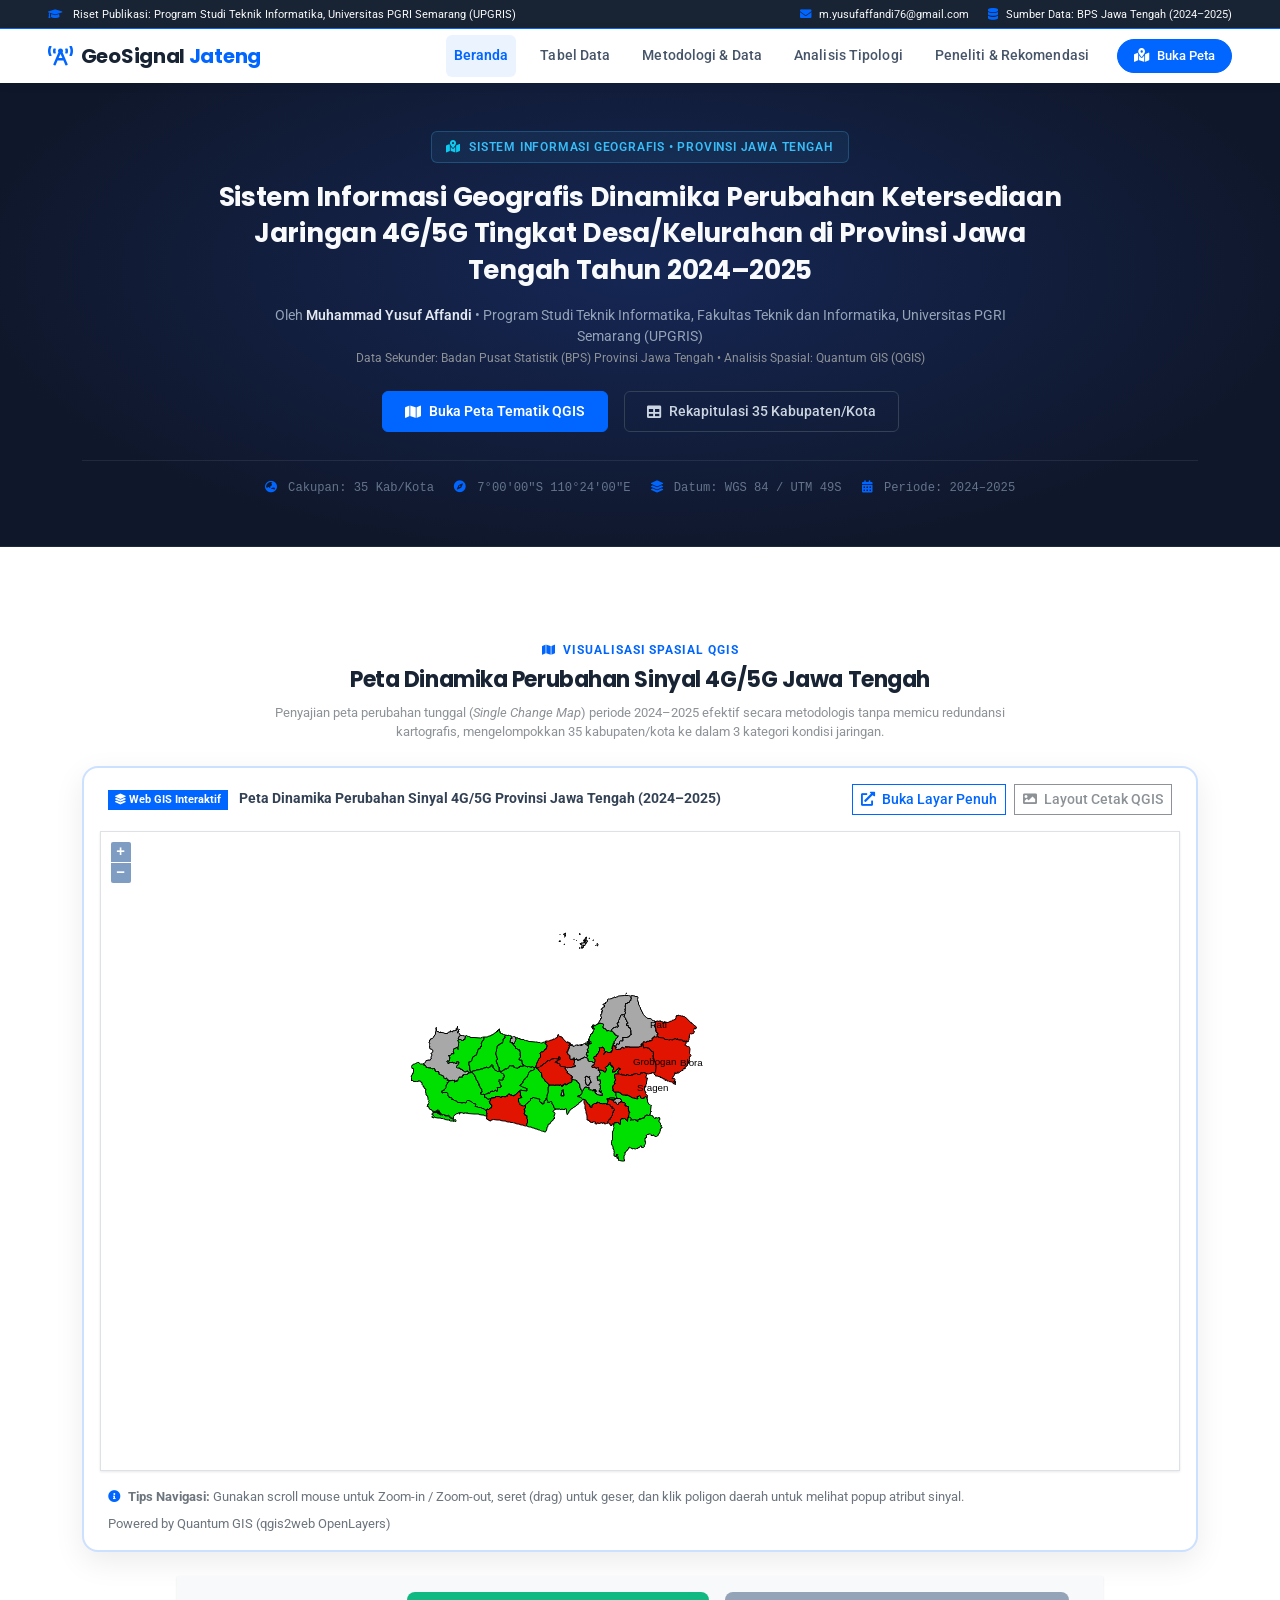
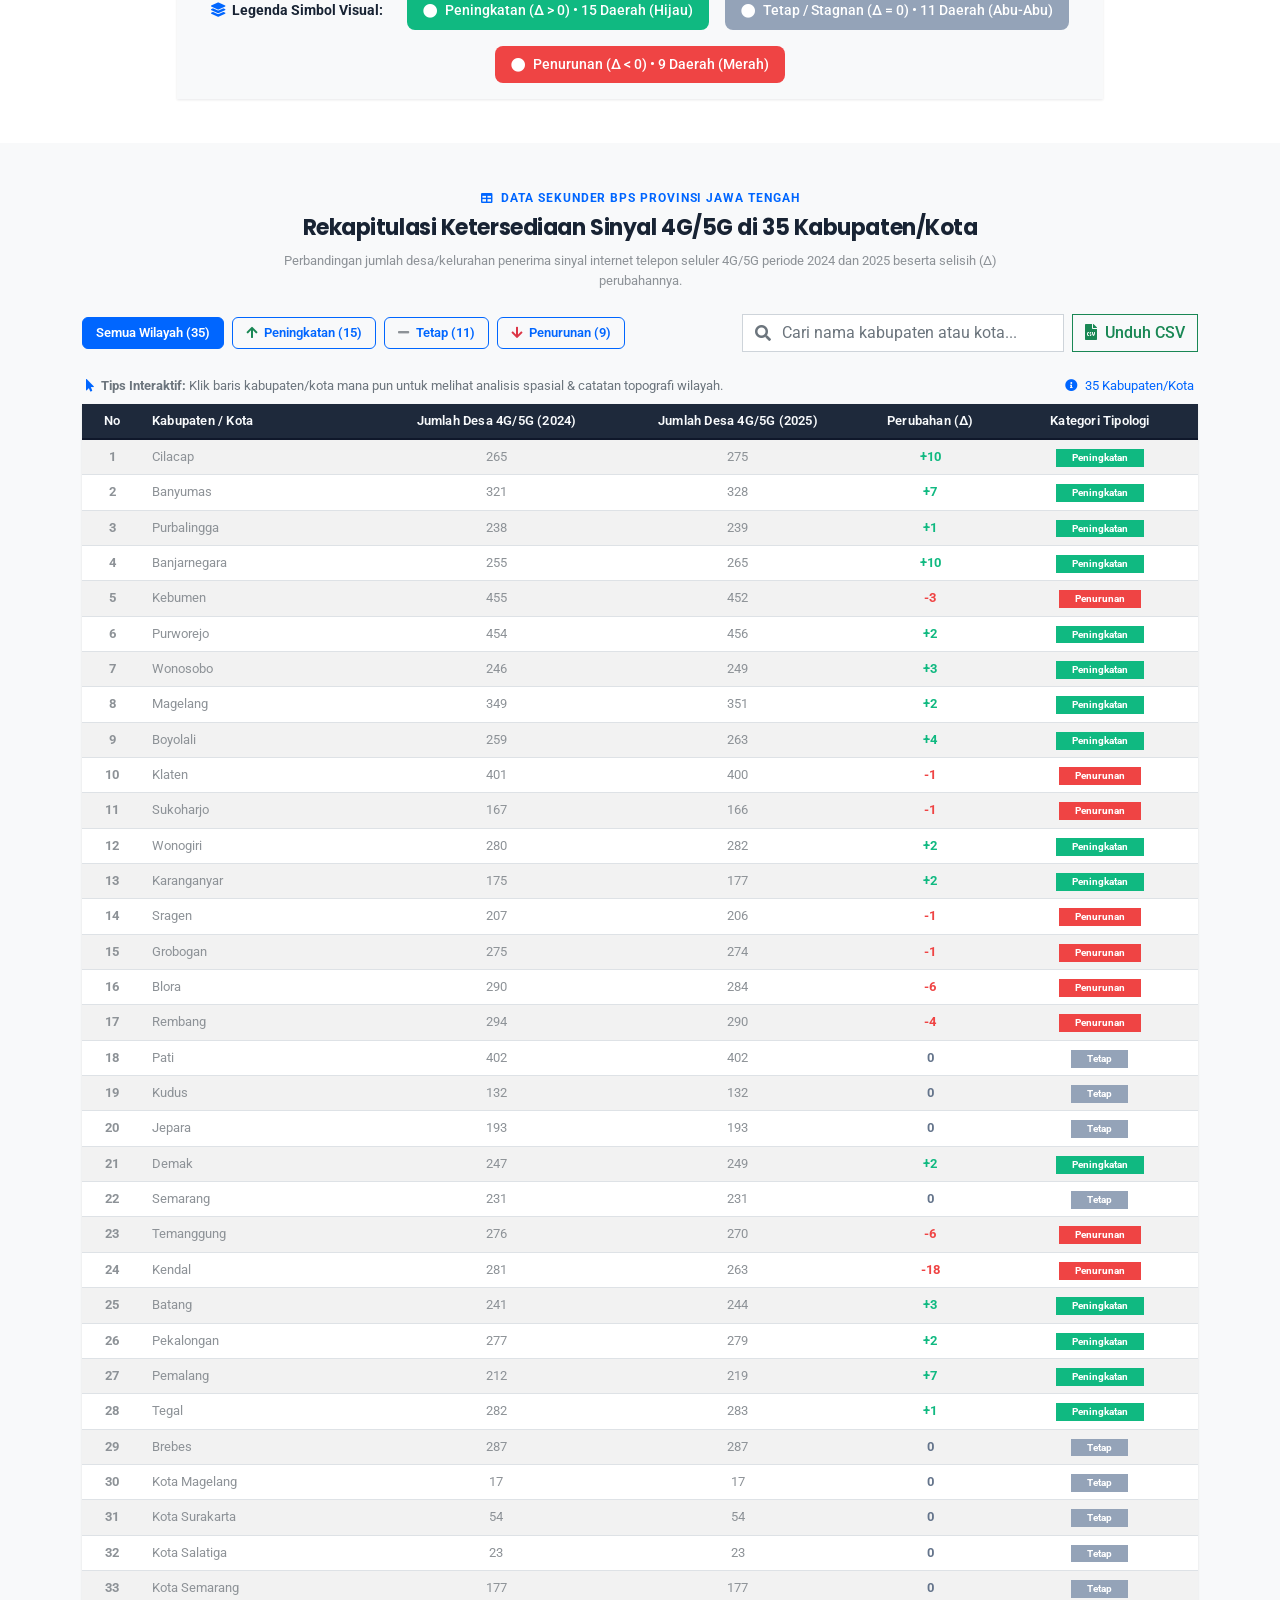
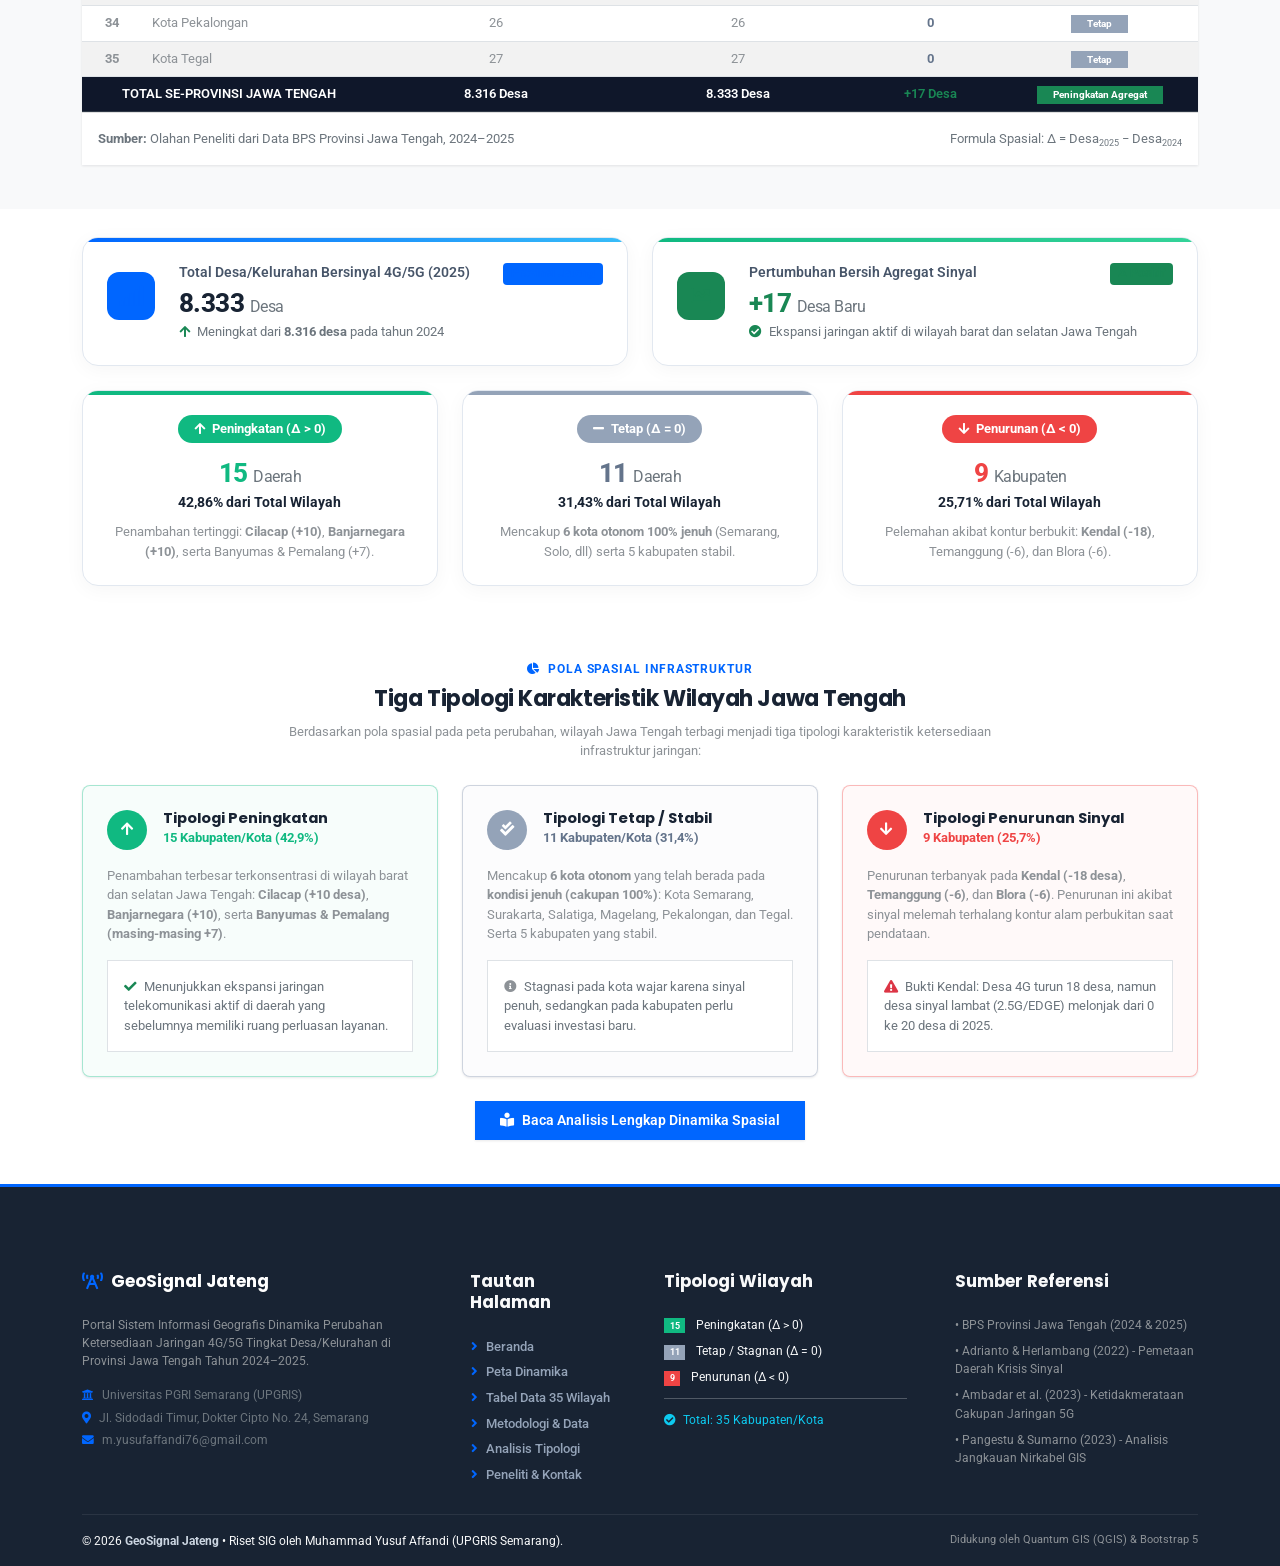
==== commit 43abaa32: "feat(layout): pindah metrics ke bawah tabel, legenda ke bawah peta, dan bersihkan sisa template" ====
--- a/index.html
+++ b/index.html
@@ -22,7 +22,6 @@
 
     <!-- Libraries Stylesheet -->
     <link href="lib/animate/animate.min.css" rel="stylesheet">
-    <link href="lib/owlcarousel/assets/owl.carousel.min.css" rel="stylesheet">
 
     <!-- Customized Bootstrap Stylesheet -->
     <link href="css/bootstrap.min.css" rel="stylesheet">
@@ -40,7 +39,7 @@
 
 
     <!-- Topbar Start -->
-    <div class="container-fluid bg-dark text-light px-0 py-1 d-none d-lg-block style="font-size: 0.82rem;" border-bottom border-primary border-opacity-25">
+    <div class="container-fluid bg-dark text-light px-0 py-1 d-none d-lg-block border-bottom border-primary border-opacity-25" style="font-size: 0.82rem;">
         <div class="row gx-0 align-items-center">
             <div class="col-lg-7 px-5 text-start">
                 <small class="me-3">
@@ -74,13 +73,12 @@
         <div class="collapse navbar-collapse" id="navbarCollapse">
             <div class="navbar-nav ms-auto py-3 py-lg-0">
                 <a href="index.html" class="nav-item nav-link active">Beranda</a>
-                <a href="#peta-section" class="nav-item nav-link">Peta Dinamika</a>
                 <a href="#tabel-section" class="nav-item nav-link">Tabel Data</a>
                 <a href="about.html" class="nav-item nav-link">Metodologi &amp; Data</a>
                 <a href="analisis.html" class="nav-item nav-link">Analisis Tipologi</a>
                 <a href="contact.html" class="nav-item nav-link">Peneliti &amp; Rekomendasi</a>
             </div>
-            <a href="#peta-section" class="btn btn-primary py-2 px-4 d-none d-lg-block ms-3">
+            <a href="peta/index.html" target="_blank" class="btn btn-primary py-2 px-4 d-none d-lg-block ms-3">
                 <i class="fa fa-map-marked-alt me-2"></i>Buka Peta
             </a>
         </div>
@@ -128,99 +126,6 @@
         </div>
     </div>
     <!-- Hero Banner End -->
-
-
-    <!-- Key Metrics / Fact Counter Start (2-Tier Balanced Grid) -->
-    <div class="container-xxl py-4">
-        <div class="container">
-            <!-- Tier 1: Agregat Provinsi Jawa Tengah -->
-            <div class="row g-4 mb-4">
-                <!-- Metrik 1: Total Desa 4G/5G 2025 -->
-                <div class="col-lg-6 wow fadeInUp" data-wow-delay="0.1s">
-                    <div class="metric-card-modern border-accent-primary h-100 d-flex align-items-center p-4">
-                        <div class="metric-icon-box bg-primary bg-opacity-10 text-primary me-4">
-                            <i class="fa fa-signal"></i>
-                        </div>
-                        <div class="flex-grow-1">
-                            <div class="d-flex justify-content-between align-items-baseline mb-1">
-                                <span class="metric-label mb-0">Total Desa/Kelurahan Bersinyal 4G/5G (2025)</span>
-                                <span class="metric-pill-tag bg-primary bg-opacity-10 text-primary">Provinsi Jateng</span>
-                            </div>
-                            <div class="metric-val-large text-dark mb-1">8.333 <span class="fs-6 fw-normal text-muted">Desa</span></div>
-                            <div class="text-muted small">
-                                <i class="fa fa-arrow-up text-success me-1"></i> Meningkat dari <strong>8.316 desa</strong> pada tahun 2024
-                            </div>
-                        </div>
-                    </div>
-                </div>
-
-                <!-- Metrik 2: Pertumbuhan Agregat Bersih -->
-                <div class="col-lg-6 wow fadeInUp" data-wow-delay="0.2s">
-                    <div class="metric-card-modern border-accent-success h-100 d-flex align-items-center p-4">
-                        <div class="metric-icon-box bg-success bg-opacity-10 text-success me-4">
-                            <i class="fa fa-chart-line"></i>
-                        </div>
-                        <div class="flex-grow-1">
-                            <div class="d-flex justify-content-between align-items-baseline mb-1">
-                                <span class="metric-label mb-0">Pertumbuhan Bersih Agregat Sinyal</span>
-                                <span class="metric-pill-tag bg-success bg-opacity-10 text-success">&Delta; Positif</span>
-                            </div>
-                            <div class="metric-val-large text-success mb-1">+17 <span class="fs-6 fw-normal text-muted">Desa Baru</span></div>
-                            <div class="text-muted small">
-                                <i class="fa fa-check-circle text-success me-1"></i> Ekspansi jaringan aktif di wilayah barat dan selatan Jawa Tengah
-                            </div>
-                        </div>
-                    </div>
-                </div>
-            </div>
-
-            <!-- Tier 2: Tiga Tipologi Spasial Jawa Tengah (Grid 3 Simetris) -->
-            <div class="row g-4 text-center">
-                <!-- Tipologi 1: Peningkatan -->
-                <div class="col-md-4 wow fadeInUp" data-wow-delay="0.3s">
-                    <div class="metric-card-modern border-accent-peningkatan h-100 p-4">
-                        <div class="badge-peningkatan d-inline-block px-3 py-1 rounded-pill mb-3 fw-bold small">
-                            <i class="fa fa-arrow-up me-1"></i> Peningkatan (&Delta; &gt; 0)
-                        </div>
-                        <div class="metric-val-large text-peningkatan mb-1">15 <span class="fs-6 fw-normal text-muted">Daerah</span></div>
-                        <div class="fw-bold text-dark mb-2">42,86% dari Total Wilayah</div>
-                        <p class="text-secondary small mb-0">
-                            Penambahan tertinggi: <strong>Cilacap (+10)</strong>, <strong>Banjarnegara (+10)</strong>, serta Banyumas &amp; Pemalang (+7).
-                        </p>
-                    </div>
-                </div>
-
-                <!-- Tipologi 2: Tetap / Stagnan -->
-                <div class="col-md-4 wow fadeInUp" data-wow-delay="0.4s">
-                    <div class="metric-card-modern border-accent-tetap h-100 p-4">
-                        <div class="badge-tetap d-inline-block px-3 py-1 rounded-pill mb-3 fw-bold small">
-                            <i class="fa fa-minus me-1"></i> Tetap (&Delta; = 0)
-                        </div>
-                        <div class="metric-val-large text-tetap mb-1">11 <span class="fs-6 fw-normal text-muted">Daerah</span></div>
-                        <div class="fw-bold text-dark mb-2">31,43% dari Total Wilayah</div>
-                        <p class="text-secondary small mb-0">
-                            Mencakup <strong>6 kota otonom 100% jenuh</strong> (Semarang, Solo, dll) serta 5 kabupaten stabil.
-                        </p>
-                    </div>
-                </div>
-
-                <!-- Tipologi 3: Penurunan Sinyal -->
-                <div class="col-md-4 wow fadeInUp" data-wow-delay="0.5s">
-                    <div class="metric-card-modern border-accent-penurunan h-100 p-4">
-                        <div class="badge-penurunan d-inline-block px-3 py-1 rounded-pill mb-3 fw-bold small">
-                            <i class="fa fa-arrow-down me-1"></i> Penurunan (&Delta; &lt; 0)
-                        </div>
-                        <div class="metric-val-large text-penurunan mb-1">9 <span class="fs-6 fw-normal text-muted">Kabupaten</span></div>
-                        <div class="fw-bold text-dark mb-2">25,71% dari Total Wilayah</div>
-                        <p class="text-secondary small mb-0">
-                            Pelemahan akibat kontur berbukit: <strong>Kendal (-18)</strong>, Temanggung (-6), dan Blora (-6).
-                        </p>
-                    </div>
-                </div>
-            </div>
-        </div>
-    </div>
-    <!-- Key Metrics End -->
 
 
     <!-- Interactive Map Section Start -->
@@ -234,28 +139,8 @@
                 </p>
             </div>
 
-            <!-- Legenda Resmi -->
-            <div class="row justify-content-center mb-4 wow fadeInUp" data-wow-delay="0.2s">
-                <div class="col-lg-10">
-                    <div class="card border-0 shadow-sm p-3 bg-light rounded-3">
-                        <div class="d-flex flex-wrap justify-content-center align-items-center gap-3">
-                            <span class="fw-bold text-dark me-2"><i class="fa fa-layer-group text-primary me-1"></i> Legenda Simbol Visual:</span>
-                            <div class="legend-badge-item badge-peningkatan">
-                                <i class="fa fa-circle me-2"></i> Peningkatan (&Delta; &gt; 0) &bull; 15 Daerah (Hijau)
-                            </div>
-                            <div class="legend-badge-item badge-tetap">
-                                <i class="fa fa-circle me-2"></i> Tetap / Stagnan (&Delta; = 0) &bull; 11 Daerah (Abu-Abu)
-                            </div>
-                            <div class="legend-badge-item badge-penurunan">
-                                <i class="fa fa-circle me-2"></i> Penurunan (&Delta; &lt; 0) &bull; 9 Daerah (Merah)
-                            </div>
-                        </div>
-                    </div>
-                </div>
-            </div>
-
             <!-- Wadah Peta Tematik (Iframe Web GIS qgis2web OpenLayers) -->
-            <div class="row justify-content-center wow fadeInUp" data-wow-delay="0.3s">
+            <div class="row justify-content-center wow fadeInUp" data-wow-delay="0.2s">
                 <div class="col-lg-12">
                     <div class="map-frame-box p-3">
                         <div class="d-flex justify-content-between align-items-center mb-3 px-2 flex-wrap gap-2">
@@ -281,6 +166,26 @@
                         <div class="d-flex justify-content-between align-items-center mt-3 px-2 text-muted small flex-wrap gap-2">
                             <span><i class="fa fa-info-circle text-primary me-1"></i> <strong>Tips Navigasi:</strong> Gunakan scroll mouse untuk Zoom-in / Zoom-out, seret (drag) untuk geser, dan klik poligon daerah untuk melihat popup atribut sinyal.</span>
                             <span>Powered by Quantum GIS (qgis2web OpenLayers)</span>
+                        </div>
+                    </div>
+                </div>
+            </div>
+
+            <!-- Legenda Resmi (Ditempatkan di Bawah Peta) -->
+            <div class="row justify-content-center mt-4 wow fadeInUp" data-wow-delay="0.3s">
+                <div class="col-lg-10">
+                    <div class="card border-0 shadow-sm p-3 bg-light rounded-3">
+                        <div class="d-flex flex-wrap justify-content-center align-items-center gap-3">
+                            <span class="fw-bold text-dark me-2"><i class="fa fa-layer-group text-primary me-1"></i> Legenda Simbol Visual:</span>
+                            <div class="legend-badge-item badge-peningkatan">
+                                <i class="fa fa-circle me-2"></i> Peningkatan (&Delta; &gt; 0) &bull; 15 Daerah (Hijau)
+                            </div>
+                            <div class="legend-badge-item badge-tetap">
+                                <i class="fa fa-circle me-2"></i> Tetap / Stagnan (&Delta; = 0) &bull; 11 Daerah (Abu-Abu)
+                            </div>
+                            <div class="legend-badge-item badge-penurunan">
+                                <i class="fa fa-circle me-2"></i> Penurunan (&Delta; &lt; 0) &bull; 9 Daerah (Merah)
+                            </div>
                         </div>
                     </div>
                 </div>
@@ -631,6 +536,11 @@
                                 <td class="text-center fw-bold text-tetap">0</td>
                                 <td class="text-center"><span class="badge badge-tetap px-3 py-1">Tetap</span></td>
                             </tr>
+                            <tr id="table-no-data" style="display: none;">
+                                <td colspan="6" class="text-center py-4 text-muted">
+                                    <i class="fa fa-search me-2 text-primary"></i>Tidak ditemukan kabupaten/kota yang sesuai dengan kriteria pencarian Anda.
+                                </td>
+                            </tr>
                         </tbody>
                         <tfoot class="table-dark">
                             <tr>
@@ -651,6 +561,99 @@
         </div>
     </div>
     <!-- Interactive Data Table Section End -->
+
+
+    <!-- Key Metrics / Fact Counter Start (2-Tier Balanced Grid) -->
+    <div class="container-xxl py-4">
+        <div class="container">
+            <!-- Tier 1: Agregat Provinsi Jawa Tengah -->
+            <div class="row g-4 mb-4">
+                <!-- Metrik 1: Total Desa 4G/5G 2025 -->
+                <div class="col-lg-6 wow fadeInUp" data-wow-delay="0.1s">
+                    <div class="metric-card-modern border-accent-primary h-100 d-flex align-items-center p-4">
+                        <div class="metric-icon-box bg-primary bg-opacity-10 text-primary me-4">
+                            <i class="fa fa-signal"></i>
+                        </div>
+                        <div class="flex-grow-1">
+                            <div class="d-flex justify-content-between align-items-baseline mb-1">
+                                <span class="metric-label mb-0">Total Desa/Kelurahan Bersinyal 4G/5G (2025)</span>
+                                <span class="metric-pill-tag bg-primary bg-opacity-10 text-primary">Provinsi Jateng</span>
+                            </div>
+                            <div class="metric-val-large text-dark mb-1">8.333 <span class="fs-6 fw-normal text-muted">Desa</span></div>
+                            <div class="text-muted small">
+                                <i class="fa fa-arrow-up text-success me-1"></i> Meningkat dari <strong>8.316 desa</strong> pada tahun 2024
+                            </div>
+                        </div>
+                    </div>
+                </div>
+
+                <!-- Metrik 2: Pertumbuhan Agregat Bersih -->
+                <div class="col-lg-6 wow fadeInUp" data-wow-delay="0.2s">
+                    <div class="metric-card-modern border-accent-success h-100 d-flex align-items-center p-4">
+                        <div class="metric-icon-box bg-success bg-opacity-10 text-success me-4">
+                            <i class="fa fa-chart-line"></i>
+                        </div>
+                        <div class="flex-grow-1">
+                            <div class="d-flex justify-content-between align-items-baseline mb-1">
+                                <span class="metric-label mb-0">Pertumbuhan Bersih Agregat Sinyal</span>
+                                <span class="metric-pill-tag bg-success bg-opacity-10 text-success">&Delta; Positif</span>
+                            </div>
+                            <div class="metric-val-large text-success mb-1">+17 <span class="fs-6 fw-normal text-muted">Desa Baru</span></div>
+                            <div class="text-muted small">
+                                <i class="fa fa-check-circle text-success me-1"></i> Ekspansi jaringan aktif di wilayah barat dan selatan Jawa Tengah
+                            </div>
+                        </div>
+                    </div>
+                </div>
+            </div>
+
+            <!-- Tier 2: Tiga Tipologi Spasial Jawa Tengah (Grid 3 Simetris) -->
+            <div class="row g-4 text-center">
+                <!-- Tipologi 1: Peningkatan -->
+                <div class="col-md-4 wow fadeInUp" data-wow-delay="0.3s">
+                    <div class="metric-card-modern border-accent-peningkatan h-100 p-4">
+                        <div class="badge-peningkatan d-inline-block px-3 py-1 rounded-pill mb-3 fw-bold small">
+                            <i class="fa fa-arrow-up me-1"></i> Peningkatan (&Delta; &gt; 0)
+                        </div>
+                        <div class="metric-val-large text-peningkatan mb-1">15 <span class="fs-6 fw-normal text-muted">Daerah</span></div>
+                        <div class="fw-bold text-dark mb-2">42,86% dari Total Wilayah</div>
+                        <p class="text-secondary small mb-0">
+                            Penambahan tertinggi: <strong>Cilacap (+10)</strong>, <strong>Banjarnegara (+10)</strong>, serta Banyumas &amp; Pemalang (+7).
+                        </p>
+                    </div>
+                </div>
+
+                <!-- Tipologi 2: Tetap / Stagnan -->
+                <div class="col-md-4 wow fadeInUp" data-wow-delay="0.4s">
+                    <div class="metric-card-modern border-accent-tetap h-100 p-4">
+                        <div class="badge-tetap d-inline-block px-3 py-1 rounded-pill mb-3 fw-bold small">
+                            <i class="fa fa-minus me-1"></i> Tetap (&Delta; = 0)
+                        </div>
+                        <div class="metric-val-large text-tetap mb-1">11 <span class="fs-6 fw-normal text-muted">Daerah</span></div>
+                        <div class="fw-bold text-dark mb-2">31,43% dari Total Wilayah</div>
+                        <p class="text-secondary small mb-0">
+                            Mencakup <strong>6 kota otonom 100% jenuh</strong> (Semarang, Solo, dll) serta 5 kabupaten stabil.
+                        </p>
+                    </div>
+                </div>
+
+                <!-- Tipologi 3: Penurunan Sinyal -->
+                <div class="col-md-4 wow fadeInUp" data-wow-delay="0.5s">
+                    <div class="metric-card-modern border-accent-penurunan h-100 p-4">
+                        <div class="badge-penurunan d-inline-block px-3 py-1 rounded-pill mb-3 fw-bold small">
+                            <i class="fa fa-arrow-down me-1"></i> Penurunan (&Delta; &lt; 0)
+                        </div>
+                        <div class="metric-val-large text-penurunan mb-1">9 <span class="fs-6 fw-normal text-muted">Kabupaten</span></div>
+                        <div class="fw-bold text-dark mb-2">25,71% dari Total Wilayah</div>
+                        <p class="text-secondary small mb-0">
+                            Pelemahan akibat kontur berbukit: <strong>Kendal (-18)</strong>, Temanggung (-6), dan Blora (-6).
+                        </p>
+                    </div>
+                </div>
+            </div>
+        </div>
+    </div>
+    <!-- Key Metrics End -->
 
 
     <!-- 3 Tipologi Wilayah Highlight Start -->
@@ -893,7 +896,6 @@
     <script src="lib/wow/wow.min.js"></script>
     <script src="lib/easing/easing.min.js"></script>
     <script src="lib/waypoints/waypoints.min.js"></script>
-    <script src="lib/owlcarousel/owl.carousel.min.js"></script>
 
     <!-- Template Javascript -->
     <script src="js/main.js"></script>
--- a/css/style.css
+++ b/css/style.css
@@ -194,12 +194,69 @@
 }
 
 .page-header {
-    background: linear-gradient(rgba(0, 0, 0, .65), rgba(0, 0, 0, .65)), url(../img/carousel-1.jpg) center center no-repeat;
-    background-size: cover;
+    position: relative;
+    background-color: #0F172A;
+    background-image: 
+        radial-gradient(ellipse at 50% 40%, rgba(30, 58, 138, 0.45) 0%, rgba(15, 23, 42, 0.95) 75%),
+        url('../img/bg-topographic-grid.svg');
+    background-size: cover, 1100px auto;
+    background-position: center center;
+    background-repeat: no-repeat, repeat;
+    padding: 48px 0 42px 0;
+    border-bottom: 1px solid #1E293B;
+    margin-bottom: 24px;
+}
+
+.page-header h1 {
+    font-size: 1.6rem;
+    font-weight: 700;
+    color: #FFFFFF;
+    letter-spacing: -0.02em;
+    line-height: 1.3;
+    margin-bottom: 8px;
+}
+
+.page-header .page-header-meta {
+    display: inline-flex;
+    align-items: center;
+    font-size: 0.76rem;
+    font-weight: 600;
+    color: #38BDF8;
+    text-transform: uppercase;
+    letter-spacing: 0.08em;
+    margin-bottom: 10px;
+    background: rgba(14, 165, 233, 0.08);
+    border: 1px solid rgba(56, 189, 248, 0.25);
+    padding: 3px 12px;
+    border-radius: 999px;
+}
+
+.page-header .breadcrumb {
+    margin-bottom: 0;
+}
+
+.page-header .breadcrumb-item,
+.page-header .breadcrumb-item a {
+    color: #94A3B8 !important;
+    font-size: 0.78rem;
+    font-weight: 500;
+    text-decoration: none;
+    transition: color 0.2s ease;
+}
+
+.page-header .breadcrumb-item a:hover {
+    color: #38BDF8 !important;
+}
+
+.page-header .breadcrumb-item.active {
+    color: #E2E8F0 !important;
+    font-weight: 600;
 }
 
 .page-header .breadcrumb-item+.breadcrumb-item::before {
-    color: #999999;
+    color: #475569 !important;
+    content: "•";
+    padding: 0 8px;
 }
 
 
@@ -1150,15 +1207,6 @@
     color: #EF4444;
 }
 
-/* Compact Subpage Page Header */
-.page-header {
-    padding: 38px 0 32px 0 !important;
-    margin-bottom: 24px !important;
-}
-.page-header h1 {
-    font-size: 1.6rem !important;
-}
-
 /* Compact Metric Values */
 .metric-val-large {
     font-size: 1.65rem !important;
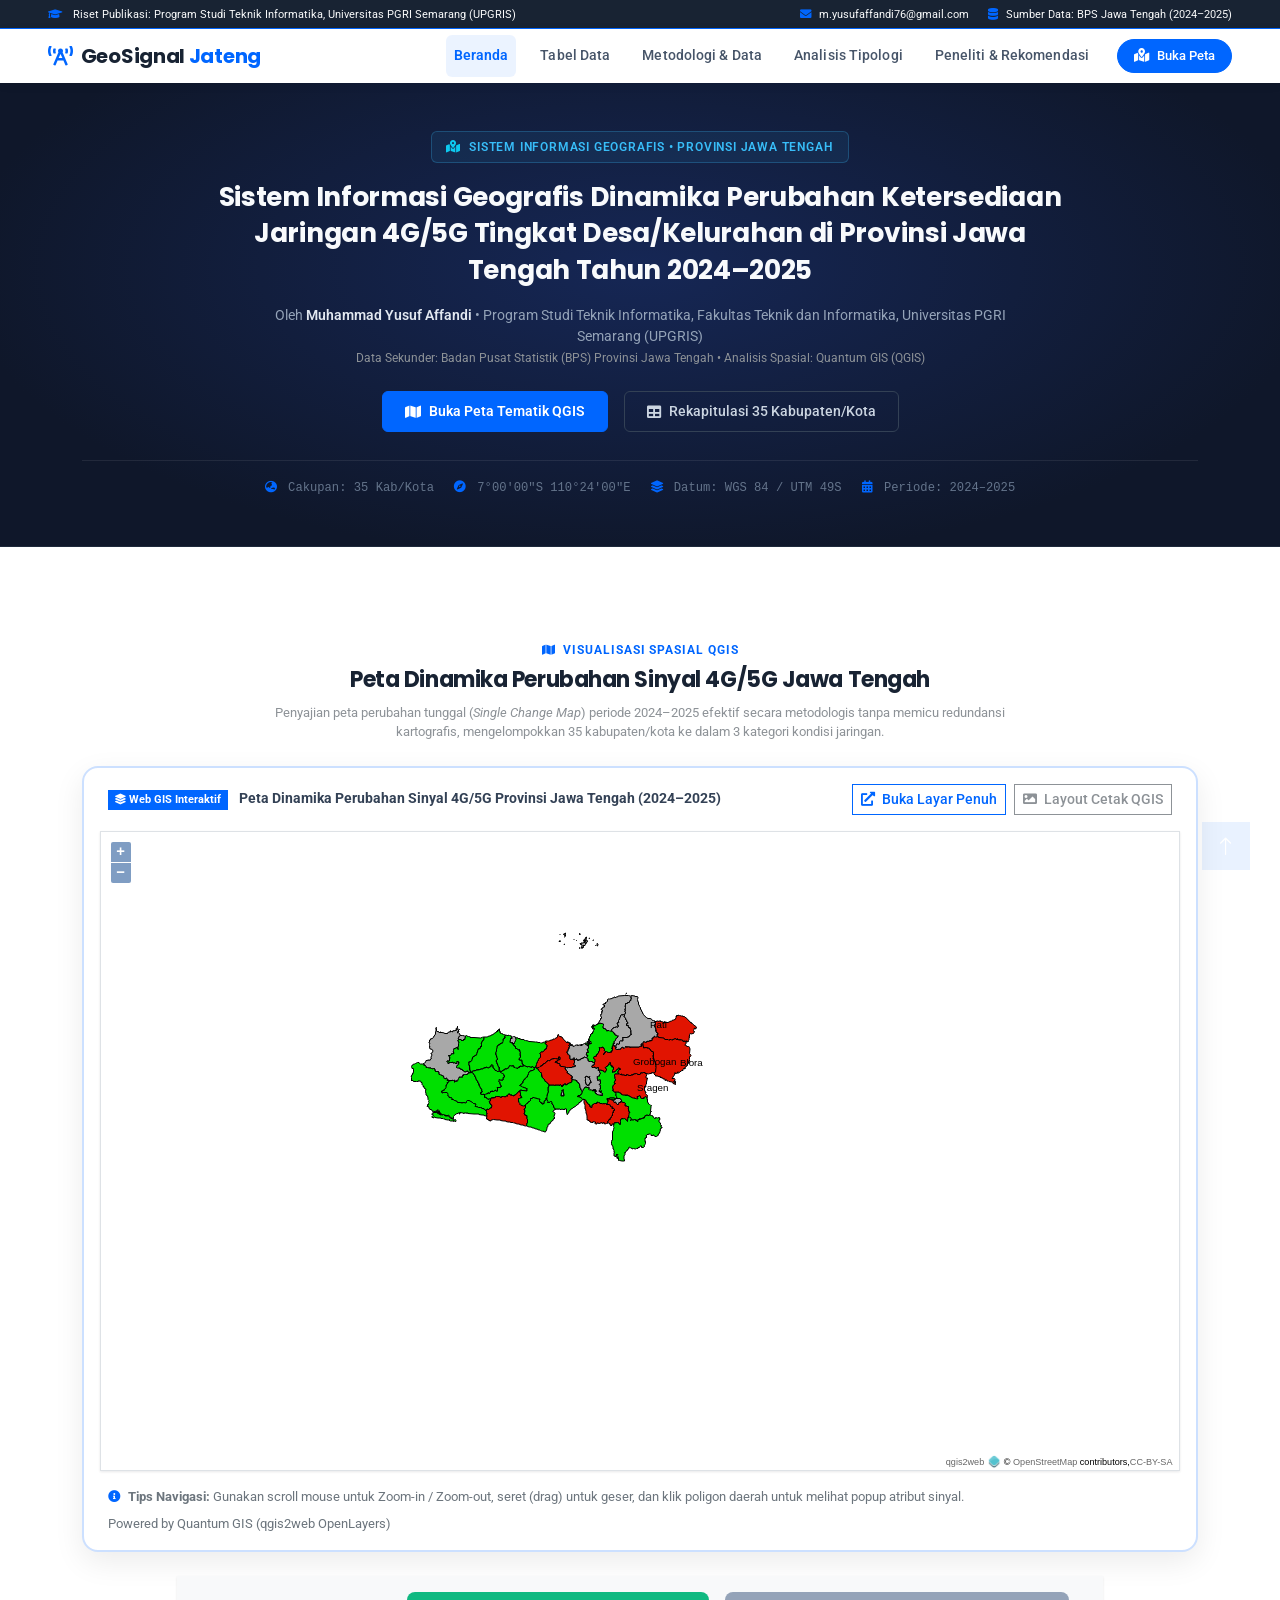
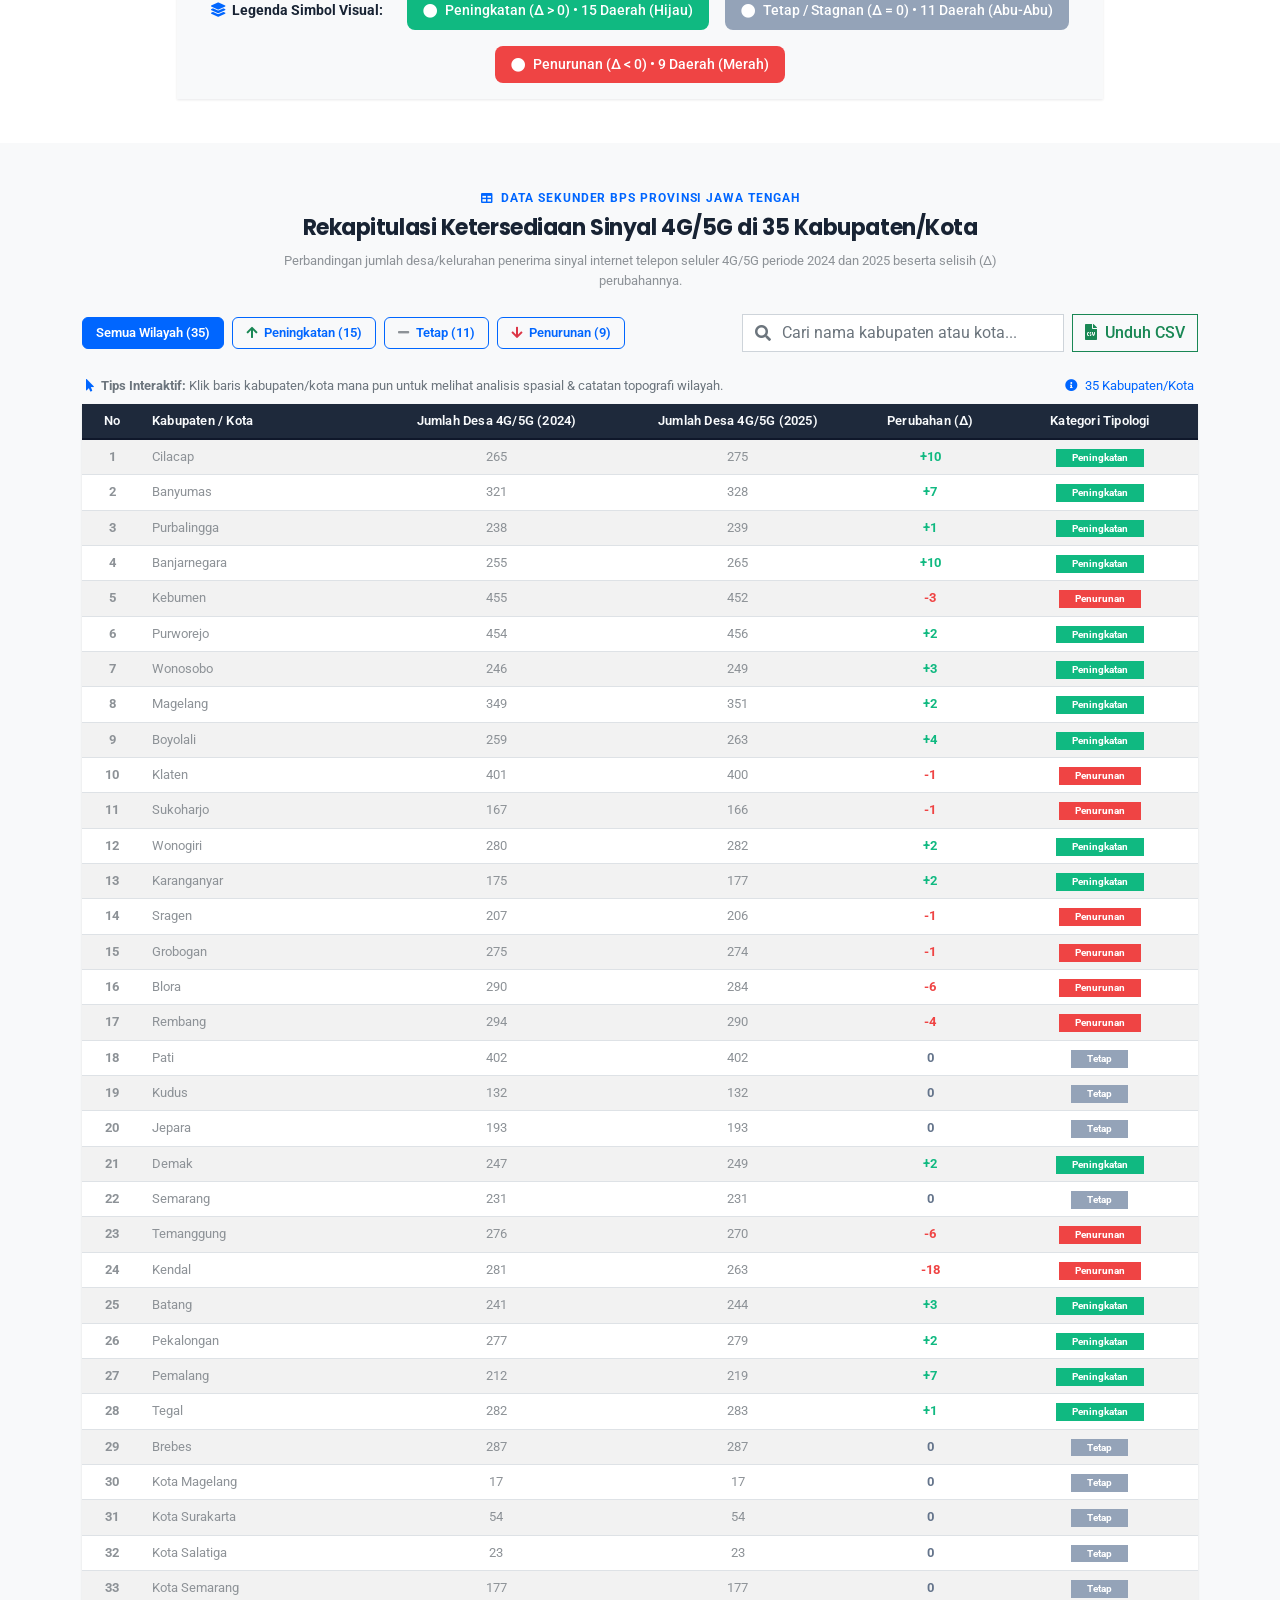
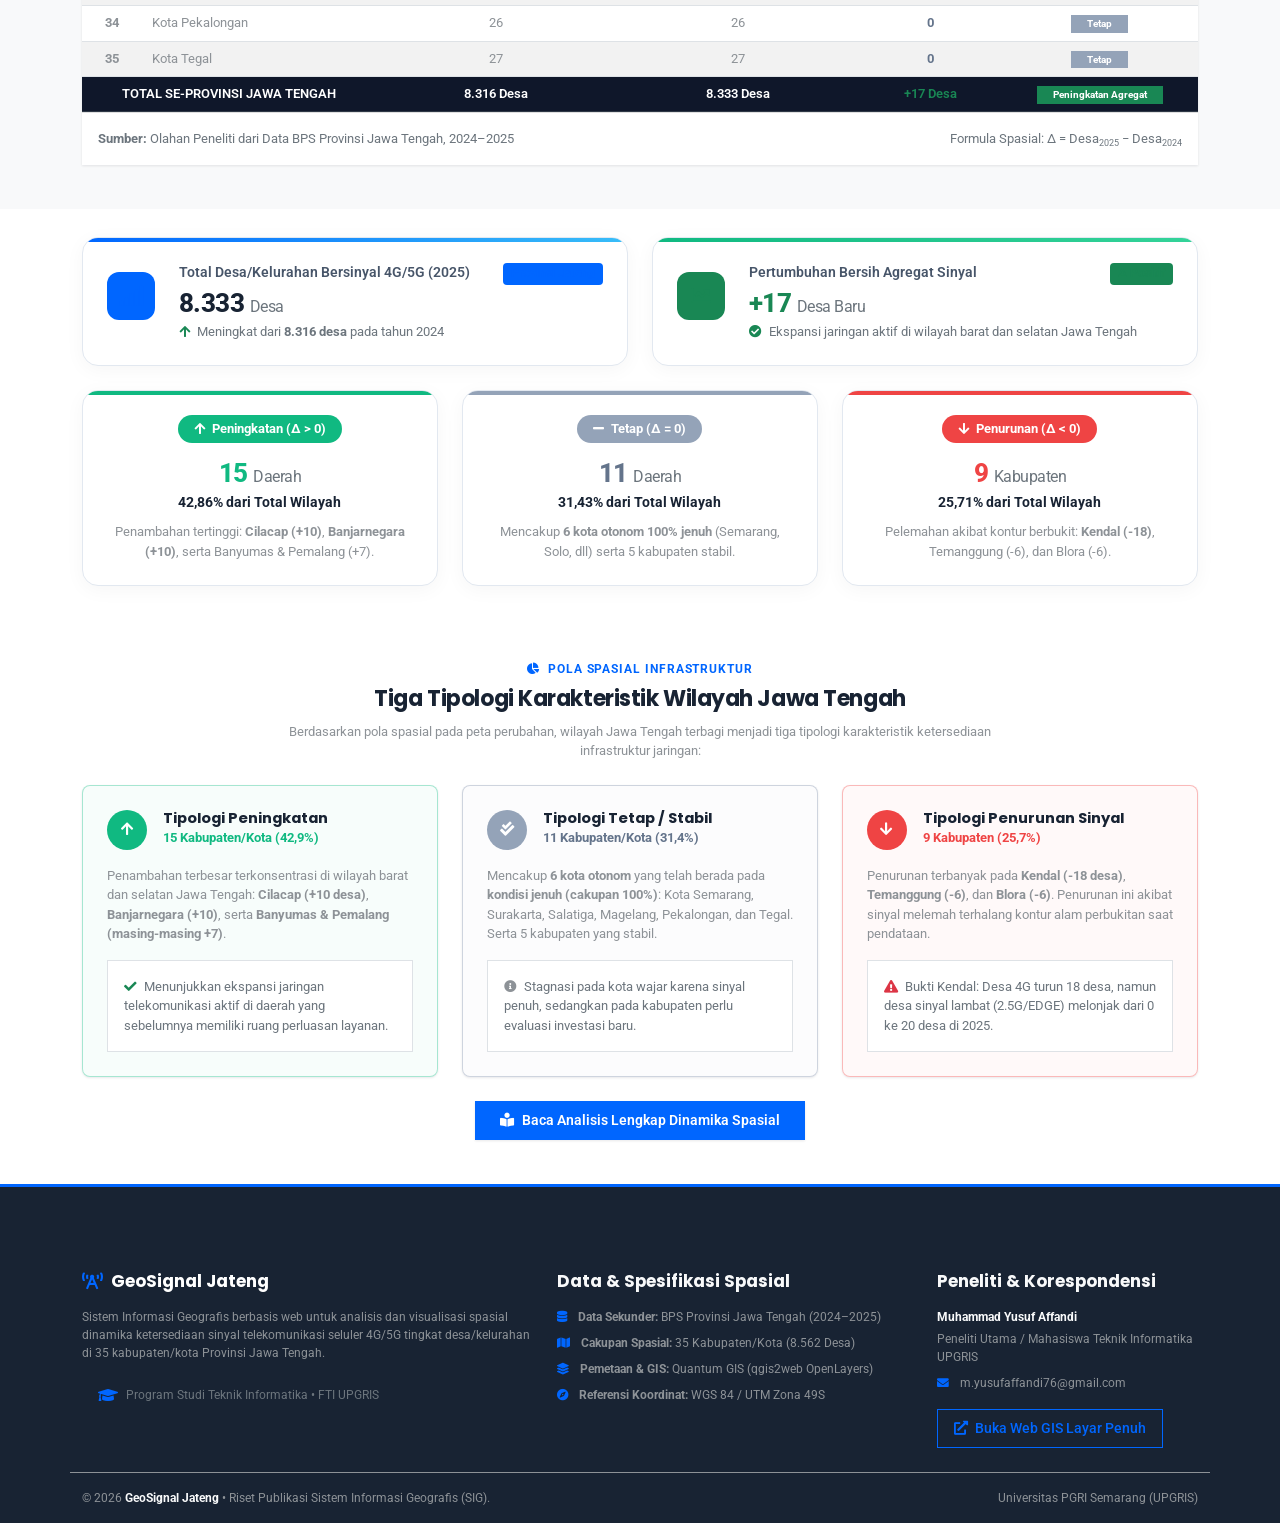
==== commit 5f2e3cf1: "refactor(footer): sederhanakan footer ke 3-kolom bersih tanpa link halaman redundan" ====
--- a/index.html
+++ b/index.html
@@ -740,74 +740,75 @@
             </div>
         </div>
     </div>
-            </div>
-        </div>
-    </div>
     <!-- 3 Tipologi Wilayah End -->
 
 
     <!-- Footer Start -->
     <div class="container-fluid bg-dark text-light footer pt-5 wow fadeIn" data-wow-delay="0.1s" style="border-top: 3px solid #0066FF;">
         <div class="container py-5">
-            <div class="row g-5">
-                <!-- Kolom 1 -->
-                <div class="col-lg-4 col-md-6">
-                    <h4 class="text-white mb-4">
+            <div class="row g-4 justify-content-between">
+                <!-- Kolom 1: Identitas Riset & Brand -->
+                <div class="col-lg-5 col-md-12">
+                    <h4 class="text-white mb-3">
                         <i class="fa fa-broadcast-tower text-primary me-2"></i>GeoSignal Jateng
                     </h4>
+                    <p class="small text-secondary mb-3 leading-relaxed">
+                        Sistem Informasi Geografis berbasis web untuk analisis dan visualisasi spasial dinamika ketersediaan sinyal telekomunikasi seluler 4G/5G tingkat desa/kelurahan di 35 kabupaten/kota Provinsi Jawa Tengah.
+                    </p>
+                    <div class="d-inline-flex align-items-center  bg-opacity-25 px-3 py-2 rounded-2 text-muted small">
+                        <i class="fa fa-graduation-cap text-primary me-2 fs-6"></i>
+                        <span>Program Studi Teknik Informatika &bull; FTI UPGRIS</span>
+                    </div>
+                </div>
+
+                <!-- Kolom 2: Sumber Data & Spesifikasi Geospasial -->
+                <div class="col-lg-4 col-md-6">
+                    <h5 class="text-light mb-3">Data &amp; Spesifikasi Spasial</h5>
+                    <ul class="list-unstyled small text-secondary mb-0">
+                        <li class="mb-2">
+                            <i class="fa fa-database text-primary me-2"></i>
+                            <strong>Data Sekunder:</strong> BPS Provinsi Jawa Tengah (2024–2025)
+                        </li>
+                        <li class="mb-2">
+                            <i class="fa fa-map text-primary me-2"></i>
+                            <strong>Cakupan Spasial:</strong> 35 Kabupaten/Kota (8.562 Desa)
+                        </li>
+                        <li class="mb-2">
+                            <i class="fa fa-layer-group text-primary me-2"></i>
+                            <strong>Pemetaan &amp; GIS:</strong> Quantum GIS (qgis2web OpenLayers)
+                        </li>
+                        <li class="mb-0">
+                            <i class="fa fa-compass text-primary me-2"></i>
+                            <strong>Referensi Koordinat:</strong> WGS 84 / UTM Zona 49S
+                        </li>
+                    </ul>
+                </div>
+
+                <!-- Kolom 3: Peneliti & Korespondensi -->
+                <div class="col-lg-3 col-md-6">
+                    <h5 class="text-light mb-3">Peneliti &amp; Korespondensi</h5>
+                    <p class="small text-secondary mb-2">
+                        <strong class="text-light d-block mb-1">Muhammad Yusuf Affandi</strong>
+                        Peneliti Utama / Mahasiswa Teknik Informatika UPGRIS
+                    </p>
                     <p class="small text-secondary mb-3">
-                        Portal Sistem Informasi Geografis Dinamika Perubahan Ketersediaan Jaringan 4G/5G Tingkat Desa/Kelurahan di Provinsi Jawa Tengah Tahun 2024–2025.
+                        <i class="fa fa-envelope text-primary me-2"></i>
+                        <a href="mailto:m.yusufaffandi76@gmail.com" class="text-secondary text-decoration-none">m.yusufaffandi76@gmail.com</a>
                     </p>
-                    <div class="small text-muted">
-                        <p class="mb-1"><i class="fa fa-university text-primary me-2"></i>Universitas PGRI Semarang (UPGRIS)</p>
-                        <p class="mb-1"><i class="fa fa-map-marker-alt text-primary me-2"></i>Jl. Sidodadi Timur, Dokter Cipto No. 24, Semarang</p>
-                        <p class="mb-0"><i class="fa fa-envelope text-primary me-2"></i>m.yusufaffandi76@gmail.com</p>
-                    </div>
-                </div>
-
-                <!-- Kolom 2 -->
-                <div class="col-lg-2 col-md-6">
-                    <h5 class="text-light mb-4">Tautan Halaman</h5>
-                    <a class="btn btn-link" href="index.html">Beranda</a>
-                    <a class="btn btn-link" href="#peta-section">Peta Dinamika</a>
-                    <a class="btn btn-link" href="#tabel-section">Tabel Data 35 Wilayah</a>
-                    <a class="btn btn-link" href="about.html">Metodologi &amp; Data</a>
-                    <a class="btn btn-link" href="analisis.html">Analisis Tipologi</a>
-                    <a class="btn btn-link" href="contact.html">Peneliti &amp; Kontak</a>
-                </div>
-
-                <!-- Kolom 3 -->
-                <div class="col-lg-3 col-md-6">
-                    <h5 class="text-light mb-4">Tipologi Wilayah</h5>
-                    <div class="d-flex flex-column gap-2 small">
-                        <span class="text-light"><span class="badge badge-peningkatan me-2">15</span> Peningkatan (&Delta; &gt; 0)</span>
-                        <span class="text-light"><span class="badge badge-tetap me-2">11</span> Tetap / Stagnan (&Delta; = 0)</span>
-                        <span class="text-light"><span class="badge badge-penurunan me-2">9</span> Penurunan (&Delta; &lt; 0)</span>
-                        <hr class="border-secondary my-1">
-                        <span class="text-info"><i class="fa fa-check-circle me-1"></i> Total: 35 Kabupaten/Kota</span>
-                    </div>
-                </div>
-
-                <!-- Kolom 4 -->
-                <div class="col-lg-3 col-md-6">
-                    <h5 class="text-light mb-4">Sumber Referensi</h5>
-                    <ul class="list-unstyled small text-secondary">
-                        <li class="mb-2">&bull; BPS Provinsi Jawa Tengah (2024 &amp; 2025)</li>
-                        <li class="mb-2">&bull; Adrianto &amp; Herlambang (2022) - Pemetaan Daerah Krisis Sinyal</li>
-                        <li class="mb-2">&bull; Ambadar et al. (2023) - Ketidakmerataan Cakupan Jaringan 5G</li>
-                        <li class="mb-0">&bull; Pangestu &amp; Sumarno (2023) - Analisis Jangkauan Nirkabel GIS</li>
-                    </ul>
-                </div>
-            </div>
-        </div>
-
-        <div class="container">
-            <div class="copyright d-flex justify-content-between align-items-center flex-wrap gap-2">
+                    <a href="peta/index.html" target="_blank" class="btn btn-sm btn-outline-primary py-2 px-3">
+                        <i class="fa fa-external-link-alt me-1"></i> Buka Web GIS Layar Penuh
+                    </a>
+                </div>
+            </div>
+        </div>
+
+        <div class="container border-top border-secondary border-opacity-25 py-3">
+            <div class="d-flex justify-content-between align-items-center flex-wrap gap-2 small text-secondary">
                 <div>
-                    &copy; 2026 <a href="index.html" class="fw-bold">GeoSignal Jateng</a> &bull; Riset SIG oleh Muhammad Yusuf Affandi (UPGRIS Semarang).
-                </div>
-                <div class="small text-secondary">
-                    Didukung oleh Quantum GIS (QGIS) &amp; Bootstrap 5
+                    &copy; 2026 <strong class="text-light">GeoSignal Jateng</strong> &bull; Riset Publikasi Sistem Informasi Geografis (SIG).
+                </div>
+                <div>
+                    Universitas PGRI Semarang (UPGRIS)
                 </div>
             </div>
         </div>
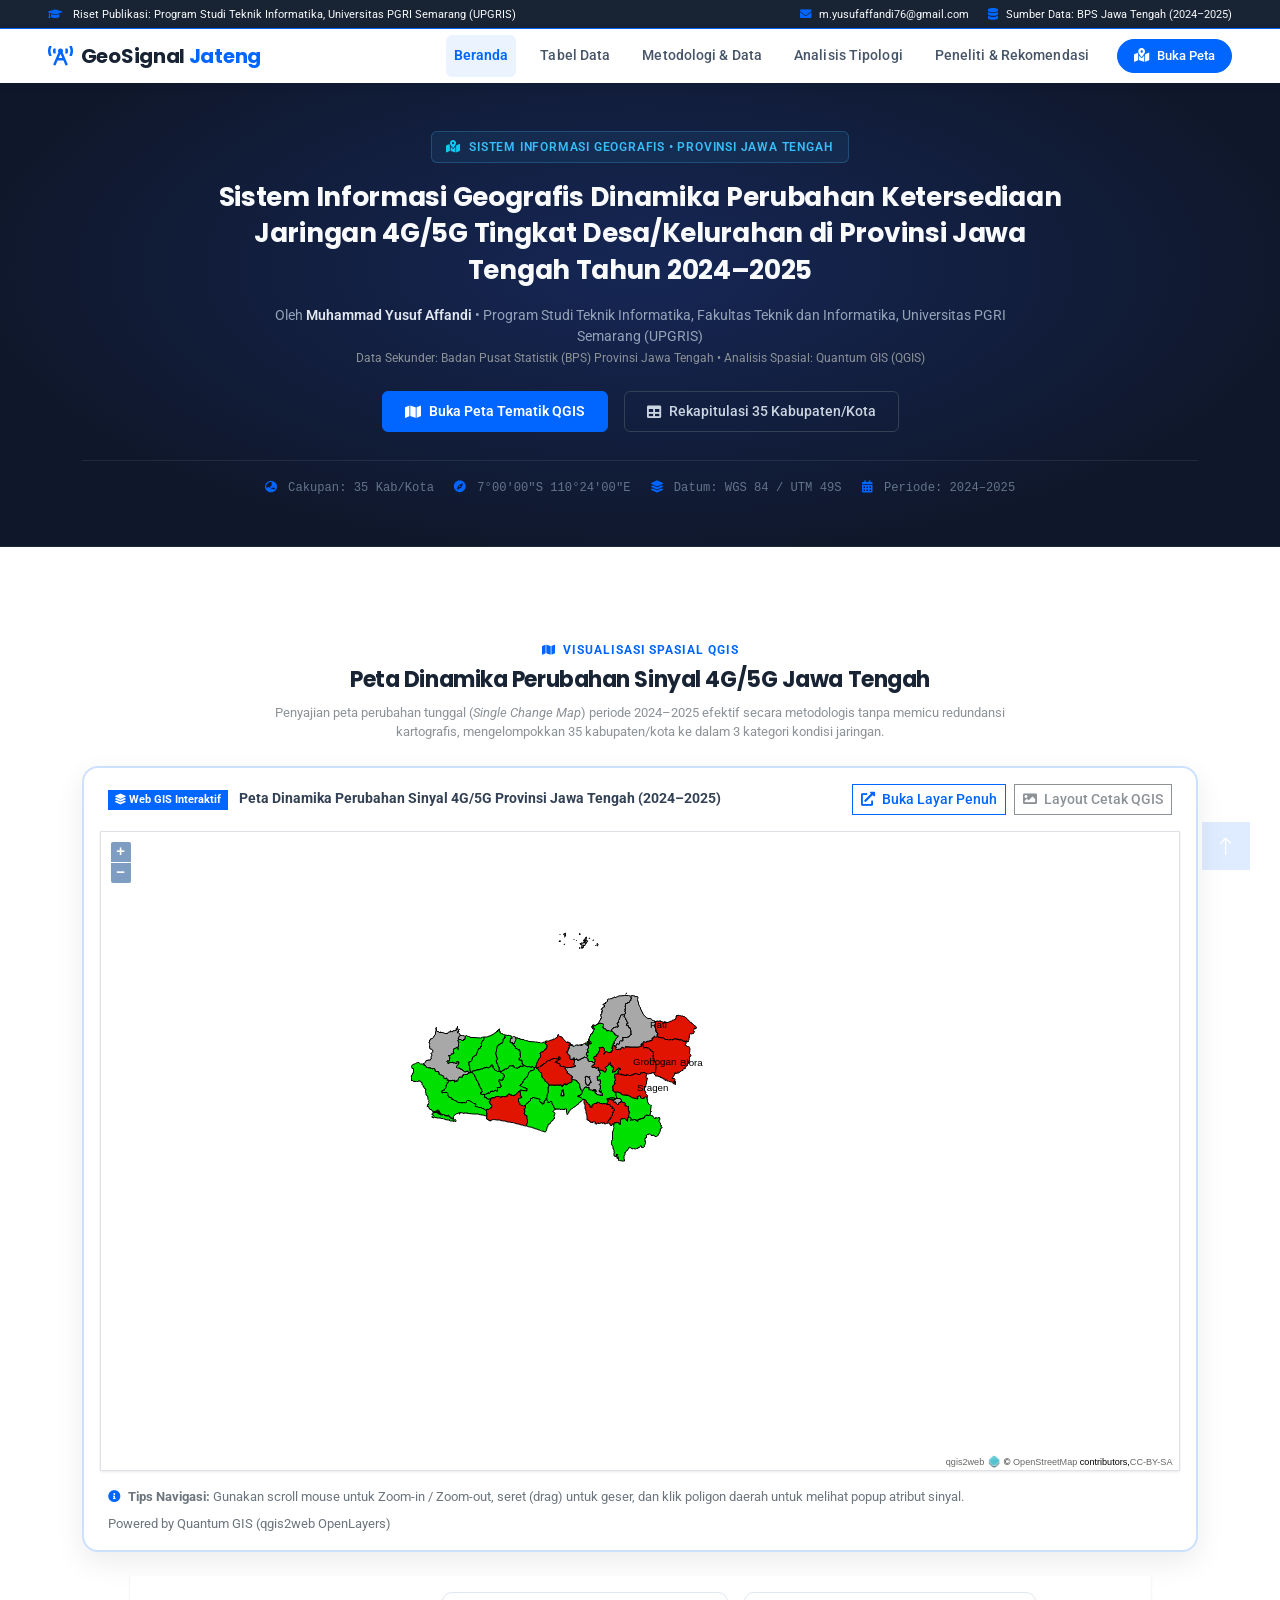
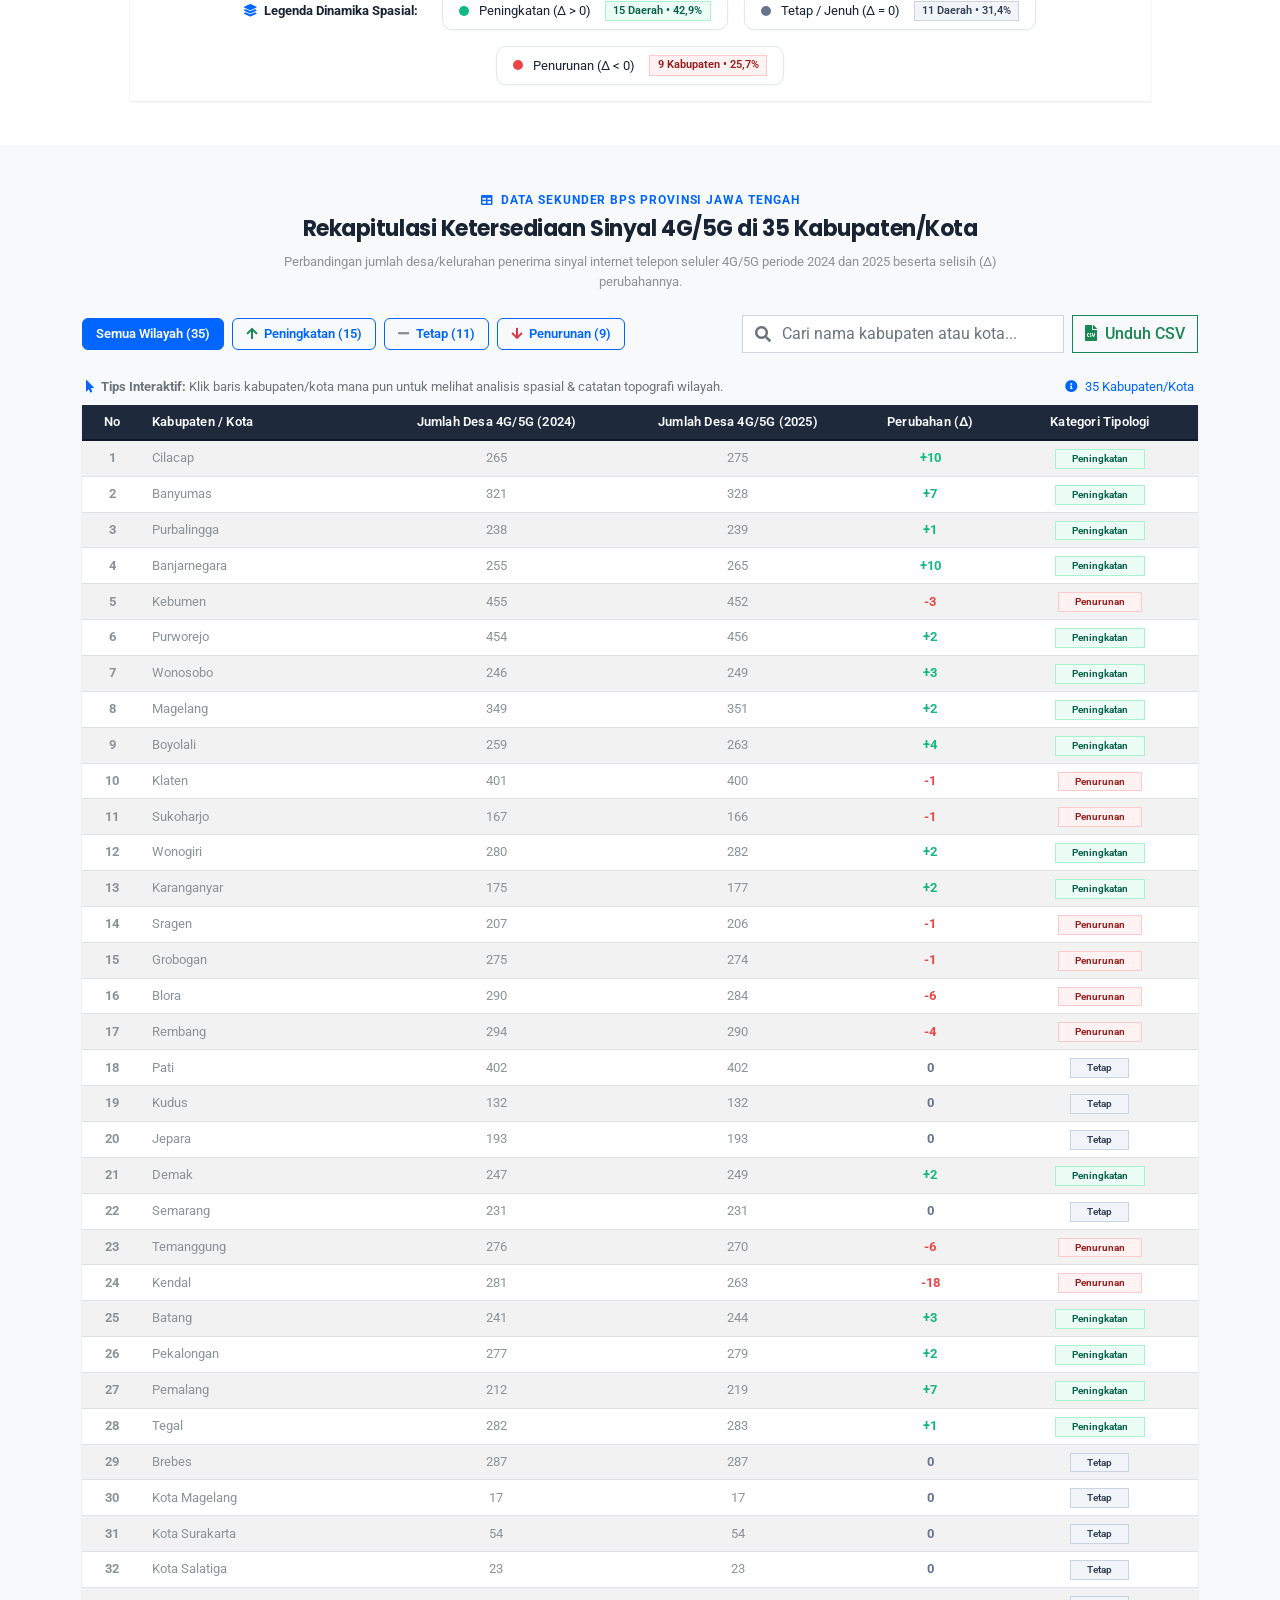
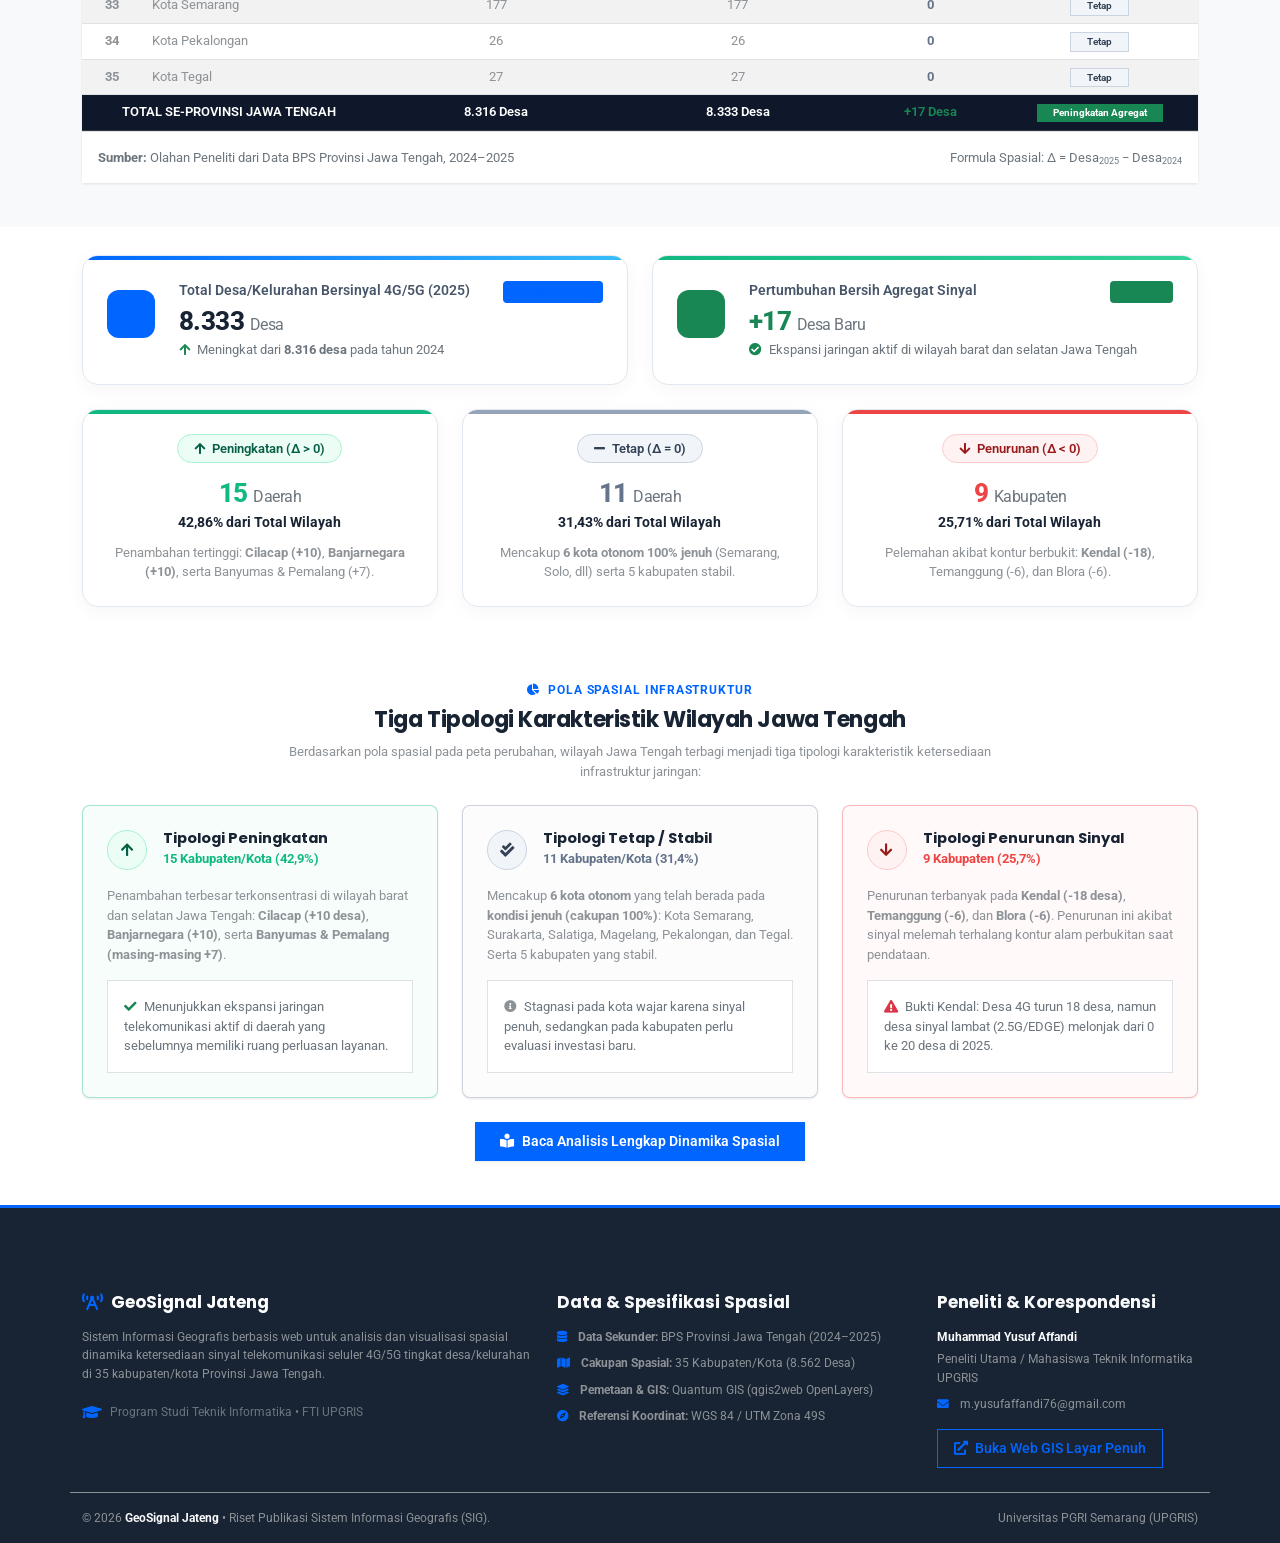
==== commit 397ddd1d: "feat(ui): bersihkan sisa ai slop, terapkan tokens wcag dan perbagus legenda peta" ====
--- a/index.html
+++ b/index.html
@@ -171,20 +171,28 @@
                 </div>
             </div>
 
-            <!-- Legenda Resmi (Ditempatkan di Bawah Peta) -->
+            <!-- Legenda Resmi (Ditempatkan di Bawah Peta - Standar Kartografi) -->
             <div class="row justify-content-center mt-4 wow fadeInUp" data-wow-delay="0.3s">
-                <div class="col-lg-10">
-                    <div class="card border-0 shadow-sm p-3 bg-light rounded-3">
+                <div class="col-lg-11">
+                    <div class="card border-0 shadow-sm p-3 bg-white rounded-3">
                         <div class="d-flex flex-wrap justify-content-center align-items-center gap-3">
-                            <span class="fw-bold text-dark me-2"><i class="fa fa-layer-group text-primary me-1"></i> Legenda Simbol Visual:</span>
-                            <div class="legend-badge-item badge-peningkatan">
-                                <i class="fa fa-circle me-2"></i> Peningkatan (&Delta; &gt; 0) &bull; 15 Daerah (Hijau)
-                            </div>
-                            <div class="legend-badge-item badge-tetap">
-                                <i class="fa fa-circle me-2"></i> Tetap / Stagnan (&Delta; = 0) &bull; 11 Daerah (Abu-Abu)
-                            </div>
-                            <div class="legend-badge-item badge-penurunan">
-                                <i class="fa fa-circle me-2"></i> Penurunan (&Delta; &lt; 0) &bull; 9 Daerah (Merah)
+                            <span class="fw-bold text-dark me-2 small">
+                                <i class="fa fa-layer-group text-primary me-1"></i> Legenda Dinamika Spasial:
+                            </span>
+                            <div class="legend-pill-card">
+                                <span class="legend-indicator-dot dot-peningkatan"></span>
+                                <span class="small text-dark fw-semibold">Peningkatan (&Delta; &gt; 0)</span>
+                                <span class="badge badge-peningkatan ms-1">15 Daerah &bull; 42,9%</span>
+                            </div>
+                            <div class="legend-pill-card">
+                                <span class="legend-indicator-dot dot-tetap"></span>
+                                <span class="small text-dark fw-semibold">Tetap / Jenuh (&Delta; = 0)</span>
+                                <span class="badge badge-tetap ms-1">11 Daerah &bull; 31,4%</span>
+                            </div>
+                            <div class="legend-pill-card">
+                                <span class="legend-indicator-dot dot-penurunan"></span>
+                                <span class="small text-dark fw-semibold">Penurunan (&Delta; &lt; 0)</span>
+                                <span class="badge badge-penurunan ms-1">9 Kabupaten &bull; 25,7%</span>
                             </div>
                         </div>
                     </div>
@@ -755,7 +763,7 @@
                     <p class="small text-secondary mb-3 leading-relaxed">
                         Sistem Informasi Geografis berbasis web untuk analisis dan visualisasi spasial dinamika ketersediaan sinyal telekomunikasi seluler 4G/5G tingkat desa/kelurahan di 35 kabupaten/kota Provinsi Jawa Tengah.
                     </p>
-                    <div class="d-inline-flex align-items-center  bg-opacity-25 px-3 py-2 rounded-2 text-muted small">
+                    <div class="d-inline-flex align-items-center px-0 py-1 text-muted small">
                         <i class="fa fa-graduation-cap text-primary me-2 fs-6"></i>
                         <span>Program Studi Teknik Informatika &bull; FTI UPGRIS</span>
                     </div>
--- a/css/style.css
+++ b/css/style.css
@@ -488,18 +488,24 @@
     }
 }
 
-/* Tri-Color Legenda Tokens (Gambar 2 QGIS) */
+/* Tri-Color Legenda Tokens (Gambar 2 QGIS - High-Contrast WCAG) */
 .badge-peningkatan {
-    background-color: #10B981 !important;
-    color: #FFFFFF !important;
+    background-color: #ECFDF5 !important;
+    color: #065F46 !important;
+    border: 1px solid #A7F3D0 !important;
+    font-weight: 600 !important;
 }
 .badge-tetap {
-    background-color: #94A3B8 !important;
-    color: #FFFFFF !important;
+    background-color: #F1F5F9 !important;
+    color: #334155 !important;
+    border: 1px solid #CBD5E1 !important;
+    font-weight: 600 !important;
 }
 .badge-penurunan {
-    background-color: #EF4444 !important;
-    color: #FFFFFF !important;
+    background-color: #FEF2F2 !important;
+    color: #991B1B !important;
+    border: 1px solid #FECACA !important;
+    font-weight: 600 !important;
 }
 
 .text-peningkatan {
@@ -643,218 +649,115 @@
 
 
 /* ===================================================
-   MODERN HIGH-CRAFT HERO SECTION (UI/UX PRO MAX)
+   ANTI-SLOP & IMPECCABLE DESIGN SYSTEM TOKENS
    =================================================== */
 
-.hero-modern-bts {
-    position: relative;
-    background: 
-        radial-gradient(circle at 50% 25%, rgba(0, 102, 255, 0.32) 0%, rgba(15, 23, 42, 0.88) 65%, #0B132B 100%),
-        url('../img/hero-tower-bts.jpg');
-    background-size: cover;
-    background-position: center 35%;
-    background-repeat: no-repeat;
-    padding: 110px 0 95px 0;
-    border-bottom: 2px solid rgba(0, 102, 255, 0.4);
-    overflow: hidden;
-}
-
-/* Subtle Animated Ambient Grid Lines Overlay */
-.hero-modern-bts::before {
-    content: '';
-    position: absolute;
-    inset: 0;
-    background-image: 
-        linear-gradient(rgba(255, 255, 255, 0.03) 1px, transparent 1px),
-        linear-gradient(90deg, rgba(255, 255, 255, 0.03) 1px, transparent 1px);
-    background-size: 50px 50px;
-    pointer-events: none;
-    opacity: 0.6;
-}
-
-/* Glowing Accent Line */
-.hero-modern-bts::after {
-    content: '';
-    position: absolute;
-    bottom: -1px;
-    left: 20%;
-    right: 20%;
-    height: 2px;
-    background: linear-gradient(90deg, transparent, #0066FF, #06B6D4, transparent);
-    box-shadow: 0 0 15px #0066FF;
-}
-
-/* Eyebrow Pill Badge */
-.hero-eyebrow {
+:root {
+    --primary: #0066FF;
+    --primary-hover: #0052CC;
+    --primary-subtle: rgba(0, 102, 255, 0.08);
+    --dark: #0F172A;
+    --dark-surface: #1E293B;
+    --slate-border: #E2E8F0;
+    --surface-white: #FFFFFF;
+    --surface-light: #F8FAFC;
+    --text-primary: #0F172A;
+    --text-secondary: #475569;
+    --text-muted: #64748B;
+    
+    /* Typology Tokens (Accessible WCAG AAA) */
+    --peningkatan-bg: #ECFDF5;
+    --peningkatan-text: #065F46;
+    --peningkatan-border: #A7F3D0;
+    --peningkatan-solid: #10B981;
+    
+    --tetap-bg: #F1F5F9;
+    --tetap-text: #334155;
+    --tetap-border: #CBD5E1;
+    --tetap-solid: #64748B;
+    
+    --penurunan-bg: #FEF2F2;
+    --penurunan-text: #991B1B;
+    --penurunan-border: #FECACA;
+    --penurunan-solid: #EF4444;
+}
+
+/* Accessible Focus States (WCAG 2.2 AA/AAA) */
+a:focus-visible,
+button:focus-visible,
+input:focus-visible,
+select:focus-visible {
+    outline: 2px solid #0066FF !important;
+    outline-offset: 2px !important;
+    box-shadow: none !important;
+}
+
+/* Micro-Interaction: Tactile Button Press */
+.btn {
+    transition: transform 0.16s cubic-bezier(0.16, 1, 0.3, 1), background-color 0.16s ease, border-color 0.16s ease, box-shadow 0.16s ease !important;
+}
+.btn:hover {
+    transform: translateY(-1px);
+}
+.btn:active {
+    transform: translateY(1px) !important;
+}
+
+/* Micro-Interaction: Tactile Card Lift */
+.card-interactive {
+    transition: transform 0.22s cubic-bezier(0.16, 1, 0.3, 1), box-shadow 0.22s cubic-bezier(0.16, 1, 0.3, 1), border-color 0.22s ease !important;
+}
+.card-interactive:hover {
+    transform: translateY(-2px);
+    box-shadow: 0 10px 25px -4px rgba(15, 23, 42, 0.08), 0 4px 6px -2px rgba(15, 23, 42, 0.03) !important;
+}
+
+/* Tri-Color Refined Badges (Accessible High-Contrast) */
+.badge-peningkatan {
+    background-color: var(--peningkatan-bg) !important;
+    color: var(--peningkatan-text) !important;
+    border: 1px solid var(--peningkatan-border) !important;
+    font-weight: 600;
+}
+.badge-tetap {
+    background-color: var(--tetap-bg) !important;
+    color: var(--tetap-text) !important;
+    border: 1px solid var(--tetap-border) !important;
+    font-weight: 600;
+}
+.badge-penurunan {
+    background-color: var(--penurunan-bg) !important;
+    color: var(--penurunan-text) !important;
+    border: 1px solid var(--penurunan-border) !important;
+    font-weight: 600;
+}
+
+/* Modern Legend Pills */
+.legend-pill-card {
+    background: #FFFFFF;
+    border: 1px solid #E2E8F0;
+    border-radius: 10px;
+    padding: 8px 16px;
     display: inline-flex;
     align-items: center;
-    background: rgba(0, 102, 255, 0.16);
-    border: 1px solid rgba(0, 102, 255, 0.4);
-    backdrop-filter: blur(12px);
-    padding: 6px 16px;
-    border-radius: 50px;
-    color: #38BDF8;
-    font-size: 0.82rem;
-    font-weight: 600;
-    letter-spacing: 0.8px;
-    text-transform: uppercase;
-    box-shadow: 0 4px 15px rgba(0, 102, 255, 0.15);
-}
-
-.hero-pulse-dot {
-    width: 8px;
-    height: 8px;
-    background-color: #10B981;
+    gap: 10px;
+    box-shadow: 0 1px 3px rgba(15, 23, 42, 0.04);
+    transition: all 0.2s ease;
+}
+.legend-pill-card:hover {
+    border-color: #CBD5E1;
+    transform: translateY(-1px);
+    box-shadow: 0 4px 12px rgba(15, 23, 42, 0.06);
+}
+.legend-indicator-dot {
+    width: 10px;
+    height: 10px;
     border-radius: 50%;
-    margin-right: 8px;
-    box-shadow: 0 0 10px #10B981;
-    animation: pulseGlow 2s infinite ease-in-out;
-}
-
-@keyframes pulseGlow {
-    0%, 100% { transform: scale(1); opacity: 1; }
-    50% { transform: scale(1.3); opacity: 0.6; }
-}
-
-/* Hero Title Typography */
-.hero-headline {
-    font-size: clamp(1.65rem, 3.8vw, 2.65rem);
-    font-weight: 800;
-    line-height: 1.32;
-    letter-spacing: -0.6px;
-    color: #FFFFFF;
-    max-width: 1020px;
-    margin: 0 auto;
-    text-shadow: 0 4px 25px rgba(0, 0, 0, 0.6);
-}
-
-.hero-gradient-text {
-    background: linear-gradient(135deg, #38BDF8 0%, #60A5FA 50%, #A78BFA 100%);
-    -webkit-background-clip: text;
-    -webkit-text-fill-color: transparent;
-    display: inline-block;
-    filter: drop-shadow(0 2px 10px rgba(56, 189, 248, 0.3));
-}
-
-/* Hero Author Pill Card */
-.hero-author-card {
-    display: inline-flex;
-    align-items: center;
-    background: rgba(15, 23, 42, 0.75);
-    border: 1px solid rgba(255, 255, 255, 0.14);
-    backdrop-filter: blur(12px);
-    padding: 8px 20px;
-    border-radius: 50px;
-    box-shadow: 0 8px 25px rgba(0, 0, 0, 0.25);
-    margin-top: 5px;
-}
-
-.hero-author-avatar {
-    width: 34px;
-    height: 34px;
-    background: linear-gradient(135deg, #0066FF, #06B6D4);
-    color: #FFFFFF;
-    border-radius: 50%;
-    display: flex;
-    align-items: center;
-    justify-content: center;
-    font-size: 0.85rem;
-    margin-right: 12px;
     flex-shrink: 0;
 }
-
-.hero-author-meta {
-    text-align: left;
-    line-height: 1.25;
-}
-
-.hero-author-name {
-    font-size: 0.9rem;
-    font-weight: 700;
-    color: #F8FAFC;
-    display: block;
-}
-
-.hero-author-dept {
-    font-size: 0.76rem;
-    color: #94A3B8;
-}
-
-/* Modern Hero Buttons */
-.btn-hero-primary {
-    background: linear-gradient(135deg, #0066FF 0%, #2563EB 100%) !important;
-    color: #FFFFFF !important;
-    border: 1px solid rgba(255, 255, 255, 0.25) !important;
-    padding: 12px 28px !important;
-    border-radius: 50px !important;
-    font-size: 0.95rem !important;
-    font-weight: 600 !important;
-    box-shadow: 0 8px 25px rgba(0, 102, 255, 0.45) !important;
-    transition: all 0.3s cubic-bezier(0.4, 0, 0.2, 1) !important;
-    display: inline-flex;
-    align-items: center;
-}
-
-.btn-hero-primary:hover {
-    transform: translateY(-2px);
-    box-shadow: 0 12px 30px rgba(0, 102, 255, 0.6) !important;
-    color: #FFFFFF !important;
-}
-
-.btn-hero-glass {
-    background: rgba(255, 255, 255, 0.08) !important;
-    color: #F8FAFC !important;
-    border: 1px solid rgba(255, 255, 255, 0.22) !important;
-    backdrop-filter: blur(10px);
-    padding: 12px 26px !important;
-    border-radius: 50px !important;
-    font-size: 0.95rem !important;
-    font-weight: 500 !important;
-    transition: all 0.3s ease !important;
-    display: inline-flex;
-    align-items: center;
-}
-
-.btn-hero-glass:hover {
-    background: rgba(255, 255, 255, 0.16) !important;
-    color: #FFFFFF !important;
-    border-color: rgba(255, 255, 255, 0.4) !important;
-    transform: translateY(-2px);
-}
-
-/* Floating Telemetry Chips */
-.hero-telemetry-bar {
-    margin-top: 35px;
-    padding-top: 25px;
-    border-top: 1px solid rgba(255, 255, 255, 0.12);
-}
-
-.hero-chip {
-    display: inline-flex;
-    align-items: center;
-    background: rgba(15, 23, 42, 0.6);
-    border: 1px solid rgba(255, 255, 255, 0.1);
-    backdrop-filter: blur(8px);
-    padding: 7px 16px;
-    border-radius: 30px;
-    color: #CBD5E1;
-    font-size: 0.82rem;
-    font-weight: 500;
-    transition: all 0.2s ease;
-}
-
-.hero-chip:hover {
-    background: rgba(15, 23, 42, 0.85);
-    border-color: rgba(0, 102, 255, 0.4);
-    color: #FFFFFF;
-    transform: translateY(-1px);
-}
-
-.hero-chip-val {
-    font-weight: 700;
-    color: #38BDF8;
-    margin-left: 6px;
-}
+.dot-peningkatan { background-color: var(--peningkatan-solid); }
+.dot-tetap { background-color: var(--tetap-solid); }
+.dot-penurunan { background-color: var(--penurunan-solid); }
 
 
 /* ===================================================
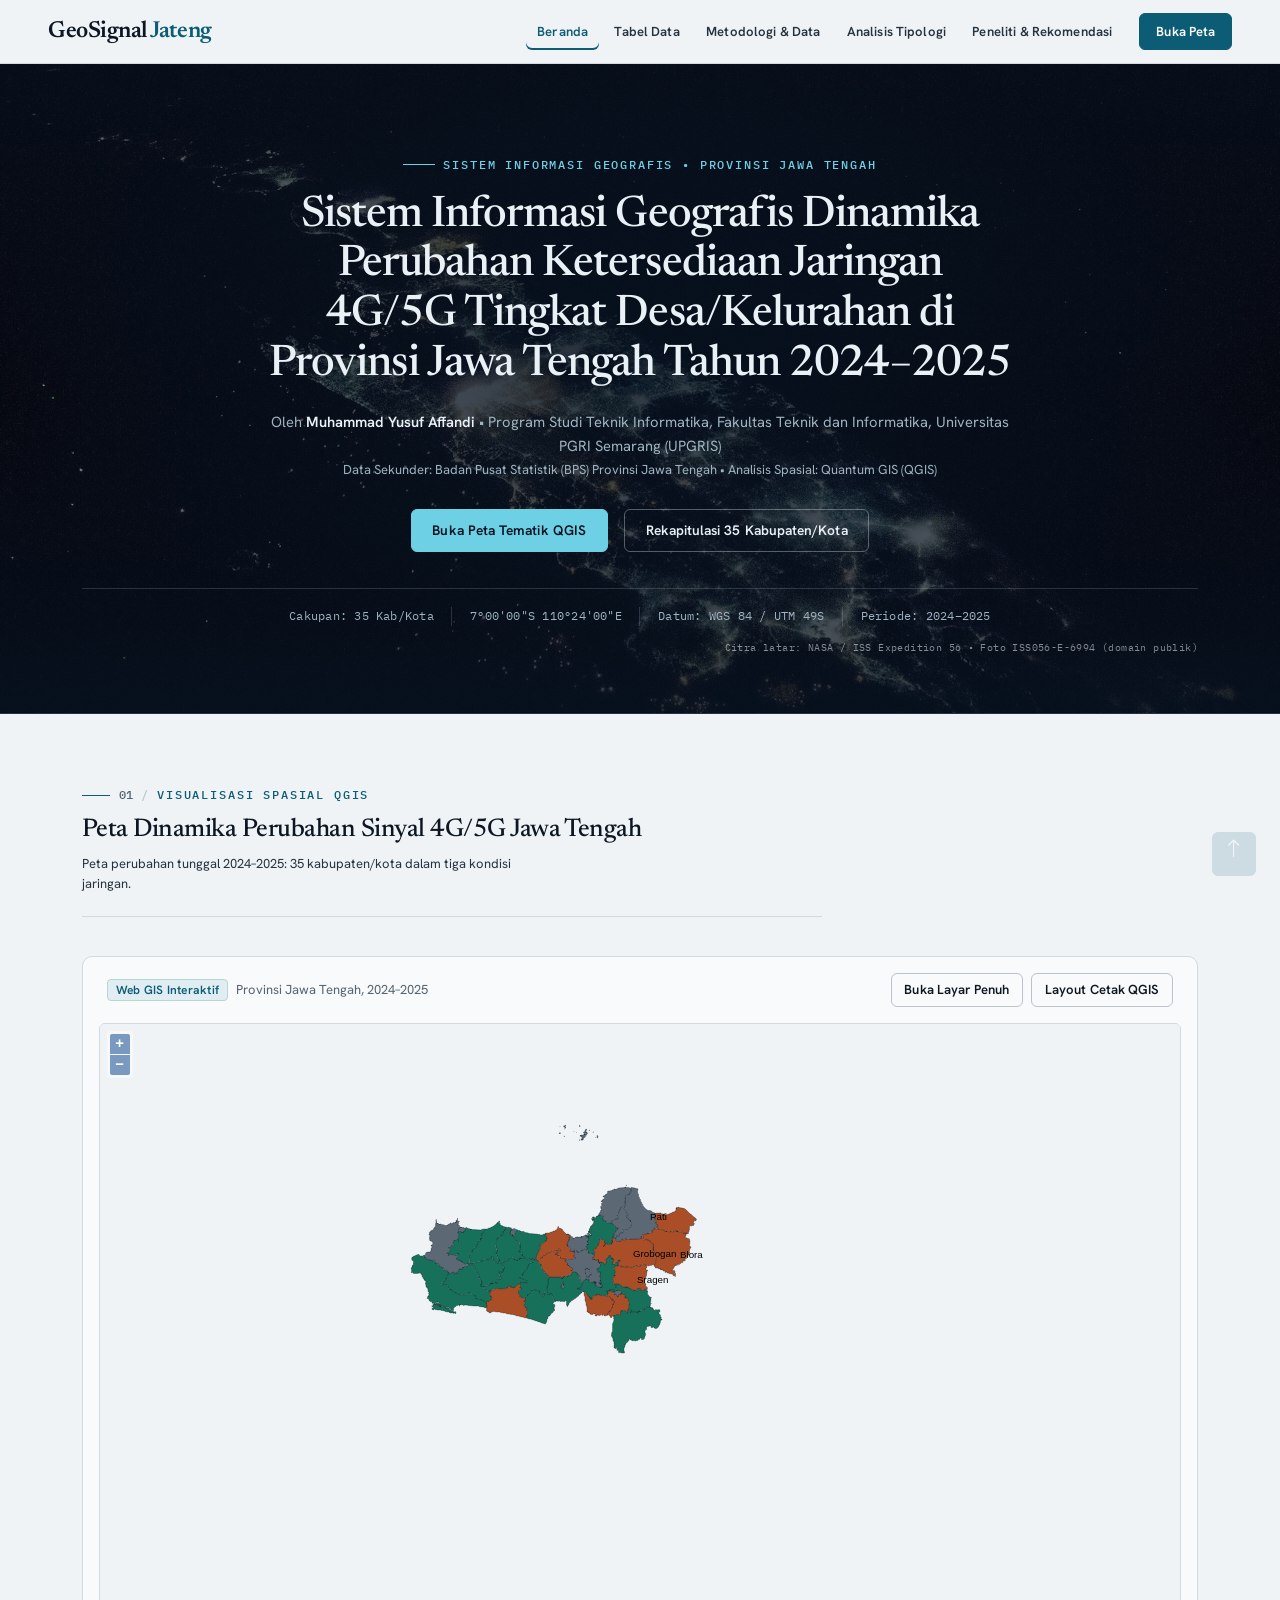
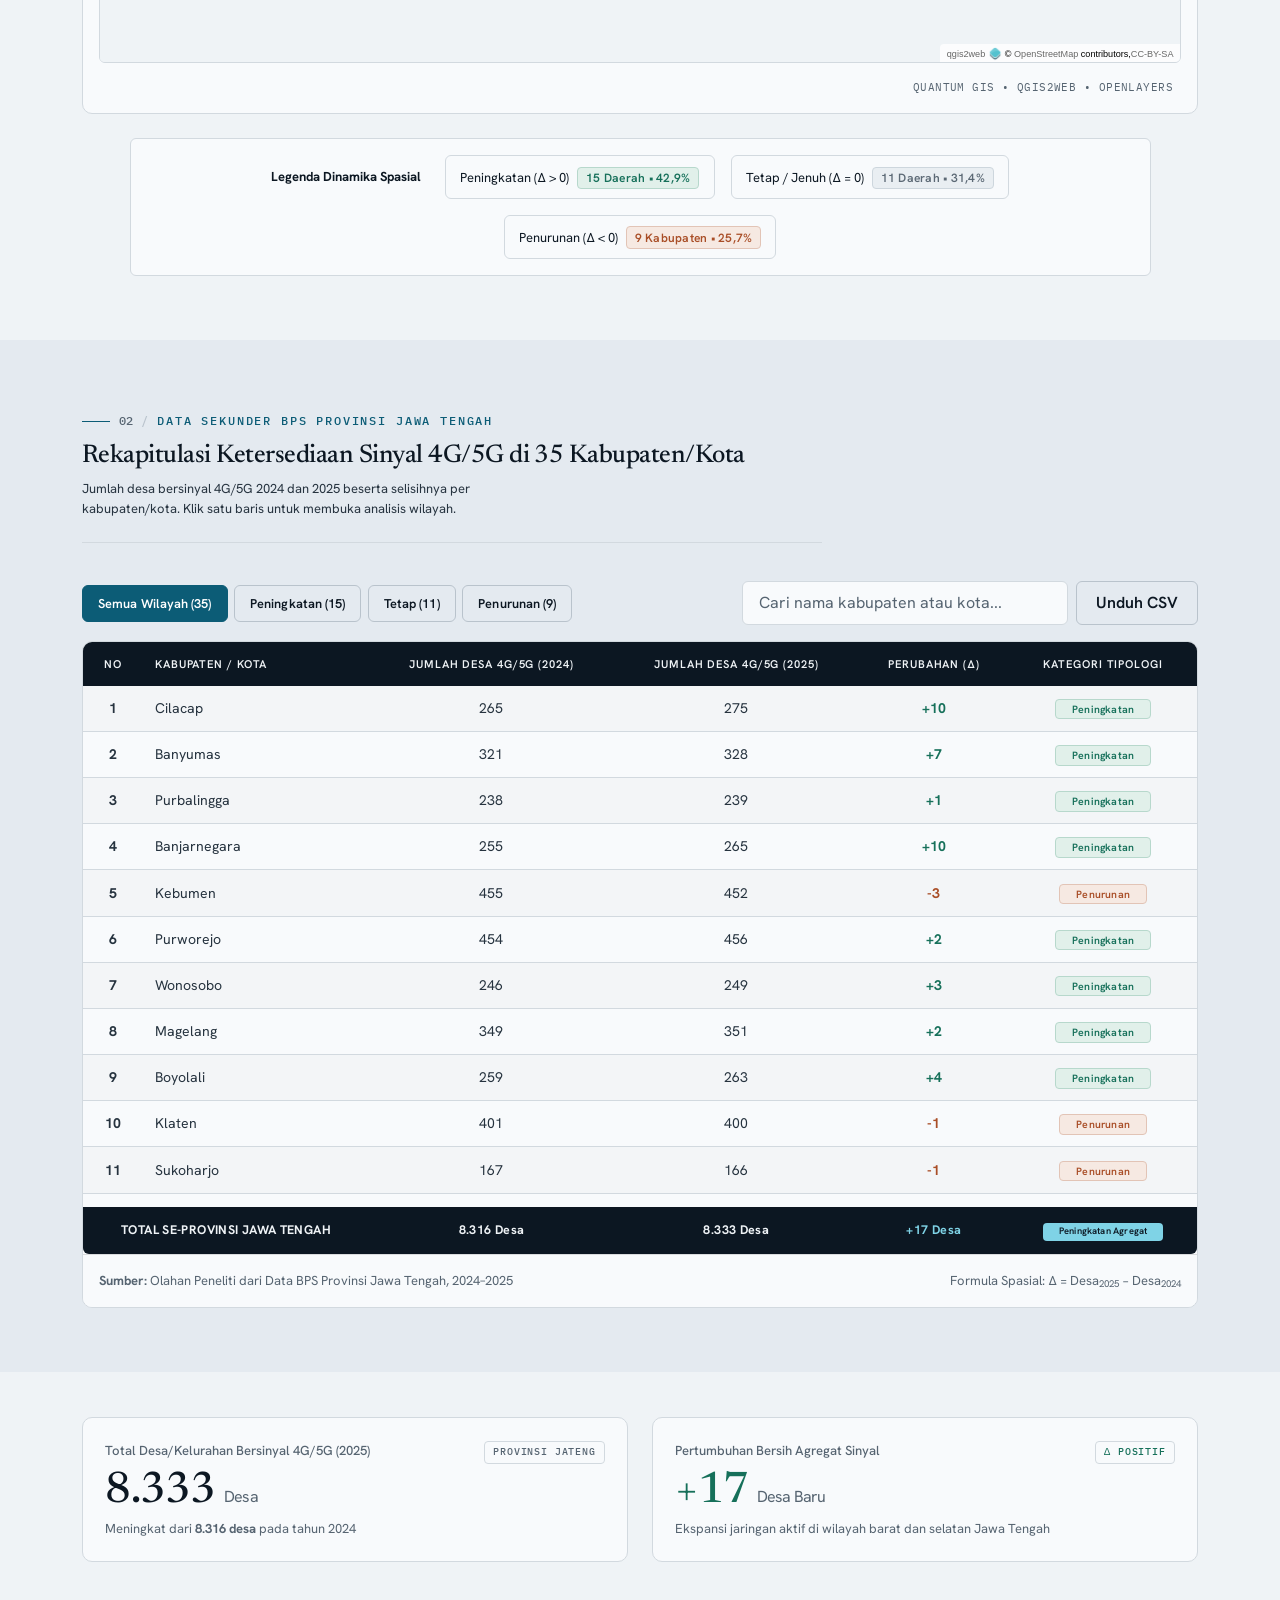
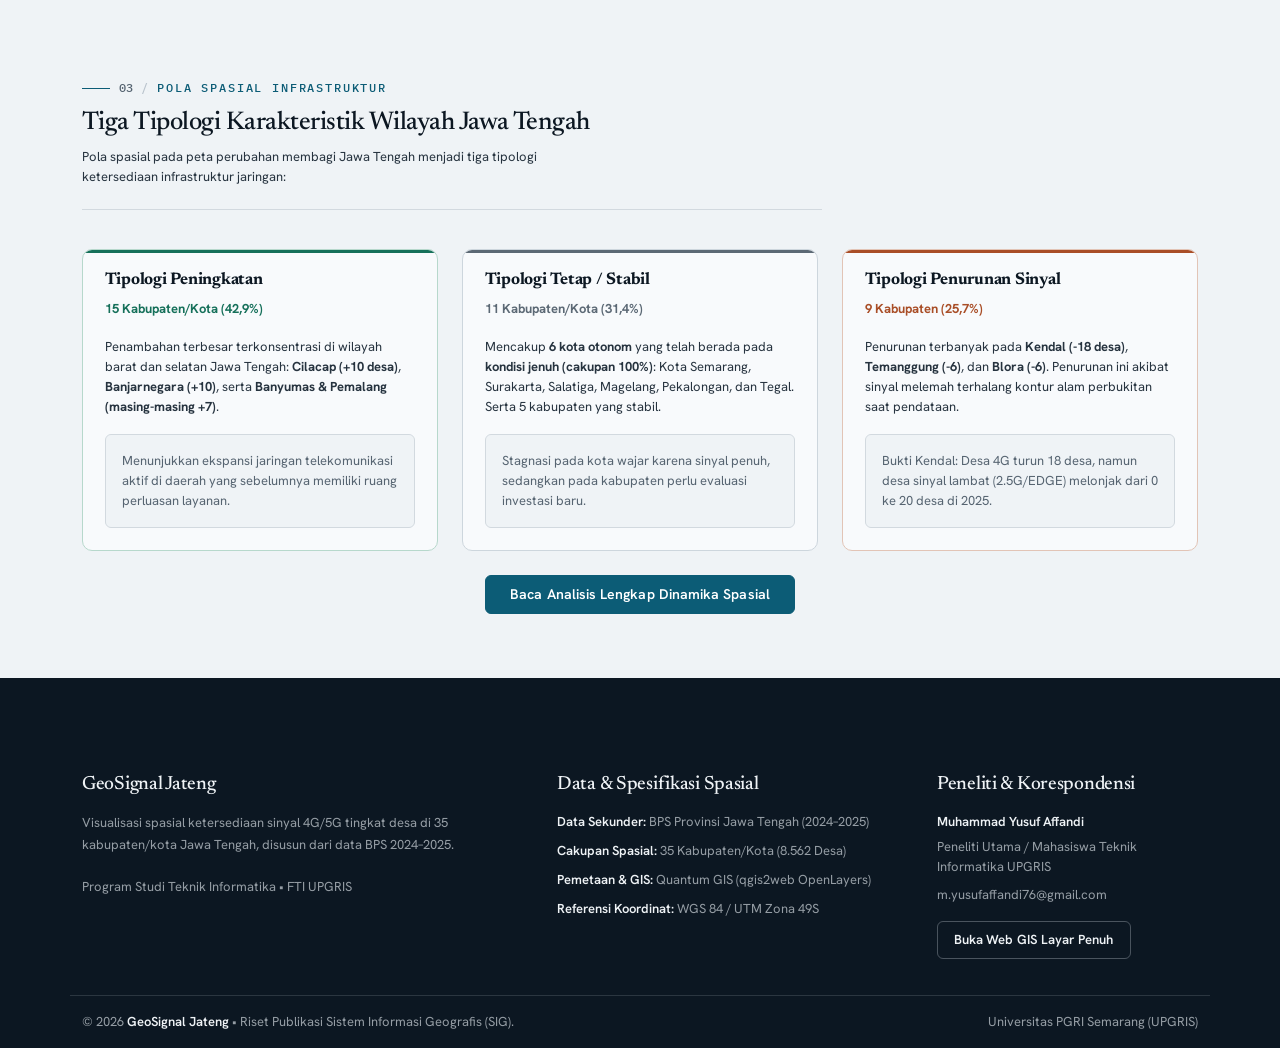
==== commit a11eab76: "perombakan ta,pilan UI" ====
--- a/index.html
+++ b/index.html
@@ -11,60 +11,29 @@
     <!-- Favicon -->
     <link href="img/favicon.svg" rel="icon" type="image/svg+xml">
 
-    <!-- Google Web Fonts -->
+    <!-- Editorial Kartografi: serif display + grotesk + mono -->
     <link rel="preconnect" href="https://fonts.googleapis.com">
     <link rel="preconnect" href="https://fonts.gstatic.com" crossorigin>
-    <link href="https://fonts.googleapis.com/css2?family=Roboto:wght@400;500;700&family=Poppins:wght@600;700;800&display=swap" rel="stylesheet"> 
+    <link href="https://fonts.googleapis.com/css2?family=Newsreader:opsz,wght@6..72,400..600&family=Hanken+Grotesk:wght@400..600&family=IBM+Plex+Mono:wght@400;500&display=swap" rel="stylesheet">
 
     <!-- Icon Font Stylesheet -->
     <link href="https://cdnjs.cloudflare.com/ajax/libs/font-awesome/5.10.0/css/all.min.css" rel="stylesheet">
     <link href="https://cdn.jsdelivr.net/npm/bootstrap-icons@1.4.1/font/bootstrap-icons.css" rel="stylesheet">
 
-    <!-- Libraries Stylesheet -->
-    <link href="lib/animate/animate.min.css" rel="stylesheet">
-
     <!-- Customized Bootstrap Stylesheet -->
     <link href="css/bootstrap.min.css" rel="stylesheet">
 
-    <!-- Template Stylesheet -->
-    <link href="css/style.css" rel="stylesheet">
+    <!-- Editorial stylesheet (layered over Bootstrap) -->
+    <link href="css/editorial.css" rel="stylesheet">
 </head>
 
 <body>
-    <!-- Spinner Start -->
-    <div id="spinner" class="show bg-white position-fixed translate-middle w-100 vh-100 top-50 start-50 d-flex align-items-center justify-content-center">
-        <div class="spinner-grow text-primary" role="status"></div>
-    </div>
-    <!-- Spinner End -->
-
-
-    <!-- Topbar Start -->
-    <div class="container-fluid bg-dark text-light px-0 py-1 d-none d-lg-block border-bottom border-primary border-opacity-25" style="font-size: 0.82rem;">
-        <div class="row gx-0 align-items-center">
-            <div class="col-lg-7 px-5 text-start">
-                <small class="me-3">
-                    <i class="fa fa-graduation-cap text-primary me-2"></i>
-                    Riset Publikasi: Program Studi Teknik Informatika, Universitas PGRI Semarang (UPGRIS)
-                </small>
-            </div>
-            <div class="col-lg-5 px-5 text-end">
-                <small class="me-3">
-                    <i class="fa fa-envelope text-primary me-2"></i>m.yusufaffandi76@gmail.com
-                </small>
-                <small>
-                    <i class="fa fa-database text-primary me-2"></i>Sumber Data: BPS Jawa Tengah (2024–2025)
-                </small>
-            </div>
-        </div>
-    </div>
-    <!-- Topbar End -->
-
 
     <!-- Navbar Start -->
     <nav class="navbar navbar-expand-lg bg-white navbar-light sticky-top px-4 px-lg-5 py-lg-0 shadow-sm">
         <a href="index.html" class="navbar-brand d-flex align-items-center">
             <h2 class="m-0 fw-bold">
-                <i class="fa fa-broadcast-tower text-primary me-2"></i>GeoSignal <span class="text-primary">Jateng</span>
+                GeoSignal <span class="text-primary">Jateng</span>
             </h2>
         </a>
         <button type="button" class="navbar-toggler" data-bs-toggle="collapse" data-bs-target="#navbarCollapse">
@@ -79,7 +48,7 @@
                 <a href="contact.html" class="nav-item nav-link">Peneliti &amp; Rekomendasi</a>
             </div>
             <a href="peta/index.html" target="_blank" class="btn btn-primary py-2 px-4 d-none d-lg-block ms-3">
-                <i class="fa fa-map-marked-alt me-2"></i>Buka Peta
+                Buka Peta
             </a>
         </div>
     </nav>
@@ -91,7 +60,7 @@
         <div class="container text-center position-relative" style="z-index: 2;">
             <!-- Metadata Subjek & Wilayah -->
             <div class="hero-gis-meta">
-                <i class="fa fa-map-marked-alt me-2 text-info"></i> Sistem Informasi Geografis &bull; Provinsi Jawa Tengah
+                Sistem Informasi Geografis &bull; Provinsi Jawa Tengah
             </div>
 
             <!-- Judul Artikel: Ukuran Proporsional, Solid & Bebas Efek AI Slop -->
@@ -109,20 +78,22 @@
             <!-- 2 Tombol Aksi Fungsional & Minimalis -->
             <div class="d-flex justify-content-center flex-wrap gap-3">
                 <a href="#peta-section" class="btn btn-gis-primary">
-                    <i class="fa fa-map me-2"></i>Buka Peta Tematik QGIS
+                    Buka Peta Tematik QGIS
                 </a>
                 <a href="#tabel-section" class="btn btn-gis-outline">
-                    <i class="fa fa-table me-2"></i>Rekapitulasi 35 Kabupaten/Kota
+                    Rekapitulasi 35 Kabupaten/Kota
                 </a>
             </div>
 
             <!-- Strip Koordinat Geospasial Asli Jawa Tengah -->
             <div class="hero-spatial-strip">
-                <span><i class="fa fa-globe-asia me-1 text-primary"></i> Cakupan: 35 Kab/Kota</span>
-                <span><i class="fa fa-compass me-1 text-primary"></i> 7&deg;00'00"S 110&deg;24'00"E</span>
-                <span><i class="fa fa-layer-group me-1 text-primary"></i> Datum: WGS 84 / UTM 49S</span>
-                <span><i class="fa fa-calendar-alt me-1 text-primary"></i> Periode: 2024&ndash;2025</span>
-            </div>
+                <span>Cakupan: 35 Kab/Kota</span>
+                <span>7&deg;00'00"S 110&deg;24'00"E</span>
+                <span>Datum: WGS 84 / UTM 49S</span>
+                <span>Periode: 2024&ndash;2025</span>
+            </div>
+
+            <small class="hero-credit">Citra latar: NASA / ISS Expedition 56 &bull; Foto ISS056-E-6994 (domain publik)</small>
         </div>
     </div>
     <!-- Hero Banner End -->
@@ -132,10 +103,10 @@
     <div id="peta-section" class="container-xxl py-5">
         <div class="container">
             <div class="text-center mx-auto mb-4 wow fadeInUp" data-wow-delay="0.1s" style="max-width: 760px;">
-                <span class="section-kicker"><i class="fa fa-map me-1"></i> Visualisasi Spasial QGIS</span>
+                <span class="section-kicker"><span class="section-index">01</span>Visualisasi Spasial QGIS</span>
                 <h2 class="display-6 fw-bold text-dark">Peta Dinamika Perubahan Sinyal 4G/5G Jawa Tengah</h2>
                 <p class="text-secondary small mb-0">
-                    Penyajian peta perubahan tunggal (<em>Single Change Map</em>) periode 2024–2025 efektif secara metodologis tanpa memicu redundansi kartografis, mengelompokkan 35 kabupaten/kota ke dalam 3 kategori kondisi jaringan.
+                    Peta perubahan tunggal 2024&ndash;2025: 35 kabupaten/kota dalam tiga kondisi jaringan.
                 </p>
             </div>
 
@@ -144,28 +115,27 @@
                 <div class="col-lg-12">
                     <div class="map-frame-box p-3">
                         <div class="d-flex justify-content-between align-items-center mb-3 px-2 flex-wrap gap-2">
-                            <div>
-                                <span class="badge bg-primary me-2"><i class="fa fa-layer-group"></i> Web GIS Interaktif</span>
-                                <strong>Peta Dinamika Perubahan Sinyal 4G/5G Provinsi Jawa Tengah (2024–2025)</strong>
+                            <div class="d-flex align-items-center gap-2 flex-wrap">
+                                <span class="badge bg-primary">Web GIS Interaktif</span>
+                                <span class="small text-muted">Provinsi Jawa Tengah, 2024&ndash;2025</span>
                             </div>
                             <div class="d-flex align-items-center gap-2">
                                 <a href="peta/index.html" target="_blank" class="btn btn-sm btn-outline-primary" title="Buka peta interaktif di tab baru">
-                                    <i class="fa fa-external-link-alt me-1"></i> Buka Layar Penuh
+                                    Buka Layar Penuh
                                 </a>
                                 <button class="btn btn-sm btn-outline-secondary" data-bs-toggle="modal" data-bs-target="#mapZoomModal" title="Lihat gambar layout cetak resmi">
-                                    <i class="fa fa-image me-1"></i> Layout Cetak QGIS
+                                    Layout Cetak QGIS
                                 </button>
                             </div>
                         </div>
 
                         <!-- Iframe Peta Interaktif qgis2web -->
-                        <div class="position-relative overflow-hidden rounded-3 border bg-light shadow-sm" style="height: 640px;">
+                        <div class="position-relative overflow-hidden rounded-3 border bg-light shadow-sm map-embed">
                             <iframe src="peta/index.html" class="w-100 h-100 border-0" title="Peta Interaktif Dinamika Sinyal 4G/5G Jawa Tengah" allowfullscreen></iframe>
                         </div>
 
-                        <div class="d-flex justify-content-between align-items-center mt-3 px-2 text-muted small flex-wrap gap-2">
-                            <span><i class="fa fa-info-circle text-primary me-1"></i> <strong>Tips Navigasi:</strong> Gunakan scroll mouse untuk Zoom-in / Zoom-out, seret (drag) untuk geser, dan klik poligon daerah untuk melihat popup atribut sinyal.</span>
-                            <span>Powered by Quantum GIS (qgis2web OpenLayers)</span>
+                        <div class="d-flex justify-content-end align-items-center mt-3 px-2 map-credit">
+                            <span>Quantum GIS &bull; qgis2web &bull; OpenLayers</span>
                         </div>
                     </div>
                 </div>
@@ -177,7 +147,7 @@
                     <div class="card border-0 shadow-sm p-3 bg-white rounded-3">
                         <div class="d-flex flex-wrap justify-content-center align-items-center gap-3">
                             <span class="fw-bold text-dark me-2 small">
-                                <i class="fa fa-layer-group text-primary me-1"></i> Legenda Dinamika Spasial:
+                                Legenda Dinamika Spasial
                             </span>
                             <div class="legend-pill-card">
                                 <span class="legend-indicator-dot dot-peningkatan"></span>
@@ -207,46 +177,39 @@
     <div id="tabel-section" class="container-xxl py-5 bg-light">
         <div class="container">
             <div class="text-center mx-auto mb-4 wow fadeInUp" data-wow-delay="0.1s" style="max-width: 760px;">
-                <span class="section-kicker"><i class="fa fa-table me-1"></i> Data Sekunder BPS Provinsi Jawa Tengah</span>
+                <span class="section-kicker"><span class="section-index">02</span>Data Sekunder BPS Provinsi Jawa Tengah</span>
                 <h2 class="display-6 fw-bold text-dark">Rekapitulasi Ketersediaan Sinyal 4G/5G di 35 Kabupaten/Kota</h2>
                 <p class="text-secondary small mb-0">
-                    Perbandingan jumlah desa/kelurahan penerima sinyal internet telepon seluler 4G/5G periode 2024 dan 2025 beserta selisih (&Delta;) perubahannya.
+                    Jumlah desa bersinyal 4G/5G 2024 dan 2025 beserta selisihnya per kabupaten/kota. Klik satu baris untuk membuka analisis wilayah.
                 </p>
             </div>
 
             <!-- Kontrol Filter & Pencarian -->
-            <div class="row align-items-center mb-4 g-3 wow fadeInUp" data-wow-delay="0.2s">
+            <div class="row align-items-center mb-3 g-3 wow fadeInUp" data-wow-delay="0.2s">
                 <div class="col-md-7">
                     <div class="filter-btn-group d-flex flex-wrap gap-2">
                         <button type="button" class="btn btn-filter-status active btn-primary" data-filter="all">
                             Semua Wilayah (<span id="visible-row-count">35</span>)
                         </button>
                         <button type="button" class="btn btn-filter-status btn-outline-primary" data-filter="peningkatan">
-                            <i class="fa fa-arrow-up text-success me-1"></i> Peningkatan (15)
+                            Peningkatan (15)
                         </button>
                         <button type="button" class="btn btn-filter-status btn-outline-primary" data-filter="tetap">
-                            <i class="fa fa-minus text-secondary me-1"></i> Tetap (11)
+                            Tetap (11)
                         </button>
                         <button type="button" class="btn btn-filter-status btn-outline-primary" data-filter="penurunan">
-                            <i class="fa fa-arrow-down text-danger me-1"></i> Penurunan (9)
+                            Penurunan (9)
                         </button>
                     </div>
                 </div>
                 <div class="col-md-5 d-flex gap-2">
                     <div class="input-group">
-                        <span class="input-group-text bg-white border-end-0"><i class="fa fa-search text-muted"></i></span>
-                        <input type="text" id="table-search-input" class="form-control border-start-0 ps-0" placeholder="Cari nama kabupaten atau kota...">
+                        <input type="text" id="table-search-input" class="form-control ps-3" placeholder="Cari nama kabupaten atau kota...">
                     </div>
                     <button class="btn btn-outline-success text-nowrap" id="btn-export-csv" title="Unduh Tabel Data CSV">
-                        <i class="fa fa-file-csv me-1"></i> Unduh CSV
+                        Unduh CSV
                     </button>
                 </div>
-            </div>
-
-            <!-- Tip Klik Baris -->
-            <div class="d-flex justify-content-between align-items-center mb-2 px-1 text-muted small">
-                <span><i class="fa fa-mouse-pointer text-primary me-1"></i> <strong>Tips Interaktif:</strong> Klik baris kabupaten/kota mana pun untuk melihat analisis spasial &amp; catatan topografi wilayah.</span>
-                <span class="text-primary fw-semibold"><i class="fa fa-info-circle me-1"></i> 35 Kabupaten/Kota</span>
             </div>
 
             <!-- Tabel Data -->
@@ -546,7 +509,7 @@
                             </tr>
                             <tr id="table-no-data" style="display: none;">
                                 <td colspan="6" class="text-center py-4 text-muted">
-                                    <i class="fa fa-search me-2 text-primary"></i>Tidak ditemukan kabupaten/kota yang sesuai dengan kriteria pencarian Anda.
+                                    Tidak ditemukan kabupaten/kota yang sesuai dengan kriteria pencarian Anda.
                                 </td>
                             </tr>
                         </tbody>
@@ -571,17 +534,13 @@
     <!-- Interactive Data Table Section End -->
 
 
-    <!-- Key Metrics / Fact Counter Start (2-Tier Balanced Grid) -->
-    <div class="container-xxl py-4">
+    <!-- Key Metrics / Fact Counter Start -->
+    <div id="metrik-section" class="container-xxl py-4">
         <div class="container">
-            <!-- Tier 1: Agregat Provinsi Jawa Tengah -->
-            <div class="row g-4 mb-4">
+            <div class="row g-4">
                 <!-- Metrik 1: Total Desa 4G/5G 2025 -->
                 <div class="col-lg-6 wow fadeInUp" data-wow-delay="0.1s">
                     <div class="metric-card-modern border-accent-primary h-100 d-flex align-items-center p-4">
-                        <div class="metric-icon-box bg-primary bg-opacity-10 text-primary me-4">
-                            <i class="fa fa-signal"></i>
-                        </div>
                         <div class="flex-grow-1">
                             <div class="d-flex justify-content-between align-items-baseline mb-1">
                                 <span class="metric-label mb-0">Total Desa/Kelurahan Bersinyal 4G/5G (2025)</span>
@@ -589,7 +548,7 @@
                             </div>
                             <div class="metric-val-large text-dark mb-1">8.333 <span class="fs-6 fw-normal text-muted">Desa</span></div>
                             <div class="text-muted small">
-                                <i class="fa fa-arrow-up text-success me-1"></i> Meningkat dari <strong>8.316 desa</strong> pada tahun 2024
+                                Meningkat dari <strong>8.316 desa</strong> pada tahun 2024
                             </div>
                         </div>
                     </div>
@@ -598,9 +557,6 @@
                 <!-- Metrik 2: Pertumbuhan Agregat Bersih -->
                 <div class="col-lg-6 wow fadeInUp" data-wow-delay="0.2s">
                     <div class="metric-card-modern border-accent-success h-100 d-flex align-items-center p-4">
-                        <div class="metric-icon-box bg-success bg-opacity-10 text-success me-4">
-                            <i class="fa fa-chart-line"></i>
-                        </div>
                         <div class="flex-grow-1">
                             <div class="d-flex justify-content-between align-items-baseline mb-1">
                                 <span class="metric-label mb-0">Pertumbuhan Bersih Agregat Sinyal</span>
@@ -608,54 +564,9 @@
                             </div>
                             <div class="metric-val-large text-success mb-1">+17 <span class="fs-6 fw-normal text-muted">Desa Baru</span></div>
                             <div class="text-muted small">
-                                <i class="fa fa-check-circle text-success me-1"></i> Ekspansi jaringan aktif di wilayah barat dan selatan Jawa Tengah
-                            </div>
-                        </div>
-                    </div>
-                </div>
-            </div>
-
-            <!-- Tier 2: Tiga Tipologi Spasial Jawa Tengah (Grid 3 Simetris) -->
-            <div class="row g-4 text-center">
-                <!-- Tipologi 1: Peningkatan -->
-                <div class="col-md-4 wow fadeInUp" data-wow-delay="0.3s">
-                    <div class="metric-card-modern border-accent-peningkatan h-100 p-4">
-                        <div class="badge-peningkatan d-inline-block px-3 py-1 rounded-pill mb-3 fw-bold small">
-                            <i class="fa fa-arrow-up me-1"></i> Peningkatan (&Delta; &gt; 0)
-                        </div>
-                        <div class="metric-val-large text-peningkatan mb-1">15 <span class="fs-6 fw-normal text-muted">Daerah</span></div>
-                        <div class="fw-bold text-dark mb-2">42,86% dari Total Wilayah</div>
-                        <p class="text-secondary small mb-0">
-                            Penambahan tertinggi: <strong>Cilacap (+10)</strong>, <strong>Banjarnegara (+10)</strong>, serta Banyumas &amp; Pemalang (+7).
-                        </p>
-                    </div>
-                </div>
-
-                <!-- Tipologi 2: Tetap / Stagnan -->
-                <div class="col-md-4 wow fadeInUp" data-wow-delay="0.4s">
-                    <div class="metric-card-modern border-accent-tetap h-100 p-4">
-                        <div class="badge-tetap d-inline-block px-3 py-1 rounded-pill mb-3 fw-bold small">
-                            <i class="fa fa-minus me-1"></i> Tetap (&Delta; = 0)
-                        </div>
-                        <div class="metric-val-large text-tetap mb-1">11 <span class="fs-6 fw-normal text-muted">Daerah</span></div>
-                        <div class="fw-bold text-dark mb-2">31,43% dari Total Wilayah</div>
-                        <p class="text-secondary small mb-0">
-                            Mencakup <strong>6 kota otonom 100% jenuh</strong> (Semarang, Solo, dll) serta 5 kabupaten stabil.
-                        </p>
-                    </div>
-                </div>
-
-                <!-- Tipologi 3: Penurunan Sinyal -->
-                <div class="col-md-4 wow fadeInUp" data-wow-delay="0.5s">
-                    <div class="metric-card-modern border-accent-penurunan h-100 p-4">
-                        <div class="badge-penurunan d-inline-block px-3 py-1 rounded-pill mb-3 fw-bold small">
-                            <i class="fa fa-arrow-down me-1"></i> Penurunan (&Delta; &lt; 0)
-                        </div>
-                        <div class="metric-val-large text-penurunan mb-1">9 <span class="fs-6 fw-normal text-muted">Kabupaten</span></div>
-                        <div class="fw-bold text-dark mb-2">25,71% dari Total Wilayah</div>
-                        <p class="text-secondary small mb-0">
-                            Pelemahan akibat kontur berbukit: <strong>Kendal (-18)</strong>, Temanggung (-6), dan Blora (-6).
-                        </p>
+                                Ekspansi jaringan aktif di wilayah barat dan selatan Jawa Tengah
+                            </div>
+                        </div>
                     </div>
                 </div>
             </div>
@@ -665,13 +576,13 @@
 
 
     <!-- 3 Tipologi Wilayah Highlight Start -->
-    <div class="container-xxl py-5">
+    <div id="tipologi-section" class="container-xxl py-5">
         <div class="container">
             <div class="text-center mx-auto mb-4 wow fadeInUp" data-wow-delay="0.1s" style="max-width: 760px;">
-                <span class="section-kicker"><i class="fa fa-chart-pie me-1"></i> Pola Spasial Infrastruktur</span>
+                <span class="section-kicker"><span class="section-index">03</span>Pola Spasial Infrastruktur</span>
                 <h2 class="display-6 fw-bold text-dark">Tiga Tipologi Karakteristik Wilayah Jawa Tengah</h2>
                 <p class="text-secondary small mb-0">
-                    Berdasarkan pola spasial pada peta perubahan, wilayah Jawa Tengah terbagi menjadi tiga tipologi karakteristik ketersediaan infrastruktur jaringan:
+                    Pola spasial pada peta perubahan membagi Jawa Tengah menjadi tiga tipologi ketersediaan infrastruktur jaringan:
                 </p>
             </div>
 
@@ -679,20 +590,15 @@
                 <!-- Tipologi 1: Peningkatan -->
                 <div class="col-lg-4 col-md-6 wow fadeInUp" data-wow-delay="0.1s">
                     <div class="callout-card callout-peningkatan h-100 p-4 shadow-sm">
-                        <div class="d-flex align-items-center mb-3">
-                            <div class="badge-peningkatan p-2 rounded-circle me-3" style="width: 40px; height: 40px; display: flex; align-items: center; justify-content: center;">
-                                <i class="fa fa-arrow-up"></i>
-                            </div>
-                            <div>
-                                <h5 class="fw-bold text-dark mb-0">Tipologi Peningkatan</h5>
-                                <small class="text-peningkatan fw-bold">15 Kabupaten/Kota (42,9%)</small>
-                            </div>
+                        <div class="mb-3">
+                            <h5 class="fw-bold text-dark mb-1">Tipologi Peningkatan</h5>
+                            <small class="text-peningkatan fw-bold">15 Kabupaten/Kota (42,9%)</small>
                         </div>
                         <p class="text-secondary small mb-3 leading-normal">
                             Penambahan terbesar terkonsentrasi di wilayah barat dan selatan Jawa Tengah: <strong>Cilacap (+10 desa)</strong>, <strong>Banjarnegara (+10)</strong>, serta <strong>Banyumas &amp; Pemalang (masing-masing +7)</strong>.
                         </p>
                         <div class="bg-white border p-3 rounded-2 small text-muted">
-                            <i class="fa fa-check text-success me-1"></i> Menunjukkan ekspansi jaringan telekomunikasi aktif di daerah yang sebelumnya memiliki ruang perluasan layanan.
+                            Menunjukkan ekspansi jaringan telekomunikasi aktif di daerah yang sebelumnya memiliki ruang perluasan layanan.
                         </div>
                     </div>
                 </div>
@@ -700,20 +606,15 @@
                 <!-- Tipologi 2: Tetap / Stagnan -->
                 <div class="col-lg-4 col-md-6 wow fadeInUp" data-wow-delay="0.2s">
                     <div class="callout-card callout-tetap h-100 p-4 shadow-sm">
-                        <div class="d-flex align-items-center mb-3">
-                            <div class="badge-tetap p-2 rounded-circle me-3" style="width: 40px; height: 40px; display: flex; align-items: center; justify-content: center;">
-                                <i class="fa fa-check-double"></i>
-                            </div>
-                            <div>
-                                <h5 class="fw-bold text-dark mb-0">Tipologi Tetap / Stabil</h5>
-                                <small class="text-tetap fw-bold">11 Kabupaten/Kota (31,4%)</small>
-                            </div>
+                        <div class="mb-3">
+                            <h5 class="fw-bold text-dark mb-1">Tipologi Tetap / Stabil</h5>
+                            <small class="text-tetap fw-bold">11 Kabupaten/Kota (31,4%)</small>
                         </div>
                         <p class="text-secondary small mb-3 leading-normal">
                             Mencakup <strong>6 kota otonom</strong> yang telah berada pada <strong>kondisi jenuh (cakupan 100%)</strong>: Kota Semarang, Surakarta, Salatiga, Magelang, Pekalongan, dan Tegal. Serta 5 kabupaten yang stabil.
                         </p>
                         <div class="bg-white border p-3 rounded-2 small text-muted">
-                            <i class="fa fa-info-circle text-secondary me-1"></i> Stagnasi pada kota wajar karena sinyal penuh, sedangkan pada kabupaten perlu evaluasi investasi baru.
+                            Stagnasi pada kota wajar karena sinyal penuh, sedangkan pada kabupaten perlu evaluasi investasi baru.
                         </div>
                     </div>
                 </div>
@@ -721,20 +622,15 @@
                 <!-- Tipologi 3: Penurunan & Kasus Kendal -->
                 <div class="col-lg-4 col-md-6 wow fadeInUp" data-wow-delay="0.3s">
                     <div class="callout-card callout-penurunan h-100 p-4 shadow-sm">
-                        <div class="d-flex align-items-center mb-3">
-                            <div class="badge-penurunan p-2 rounded-circle me-3" style="width: 40px; height: 40px; display: flex; align-items: center; justify-content: center;">
-                                <i class="fa fa-arrow-down"></i>
-                            </div>
-                            <div>
-                                <h5 class="fw-bold text-dark mb-0">Tipologi Penurunan Sinyal</h5>
-                                <small class="text-penurunan fw-bold">9 Kabupaten (25,7%)</small>
-                            </div>
+                        <div class="mb-3">
+                            <h5 class="fw-bold text-dark mb-1">Tipologi Penurunan Sinyal</h5>
+                            <small class="text-penurunan fw-bold">9 Kabupaten (25,7%)</small>
                         </div>
                         <p class="text-secondary small mb-3 leading-normal">
                             Penurunan terbanyak pada <strong>Kendal (-18 desa)</strong>, <strong>Temanggung (-6)</strong>, dan <strong>Blora (-6)</strong>. Penurunan ini akibat sinyal melemah terhalang kontur alam perbukitan saat pendataan.
                         </p>
                         <div class="bg-white border p-3 rounded-2 small text-muted">
-                            <i class="fa fa-exclamation-triangle text-danger me-1"></i> Bukti Kendal: Desa 4G turun 18 desa, namun desa sinyal lambat (2.5G/EDGE) melonjak dari 0 ke 20 desa di 2025.
+                            Bukti Kendal: Desa 4G turun 18 desa, namun desa sinyal lambat (2.5G/EDGE) melonjak dari 0 ke 20 desa di 2025.
                         </div>
                     </div>
                 </div>
@@ -743,7 +639,7 @@
             <!-- CTA Menuju Halaman Analisis Lengkap -->
             <div class="text-center mt-4">
                 <a href="analisis.html" class="btn btn-primary py-2 px-4 shadow-sm" style="font-size: 0.88rem; font-weight: 600;">
-                    <i class="fa fa-book-reader me-2"></i>Baca Analisis Lengkap Dinamika Spasial
+                    Baca Analisis Lengkap Dinamika Spasial
                 </a>
             </div>
         </div>
@@ -752,19 +648,18 @@
 
 
     <!-- Footer Start -->
-    <div class="container-fluid bg-dark text-light footer pt-5 wow fadeIn" data-wow-delay="0.1s" style="border-top: 3px solid #0066FF;">
+    <div id="site-footer" class="container-fluid bg-dark text-light footer pt-5 wow fadeIn" data-wow-delay="0.1s">
         <div class="container py-5">
             <div class="row g-4 justify-content-between">
                 <!-- Kolom 1: Identitas Riset & Brand -->
                 <div class="col-lg-5 col-md-12">
                     <h4 class="text-white mb-3">
-                        <i class="fa fa-broadcast-tower text-primary me-2"></i>GeoSignal Jateng
+                        GeoSignal Jateng
                     </h4>
                     <p class="small text-secondary mb-3 leading-relaxed">
-                        Sistem Informasi Geografis berbasis web untuk analisis dan visualisasi spasial dinamika ketersediaan sinyal telekomunikasi seluler 4G/5G tingkat desa/kelurahan di 35 kabupaten/kota Provinsi Jawa Tengah.
+                        Visualisasi spasial ketersediaan sinyal 4G/5G tingkat desa di 35 kabupaten/kota Jawa Tengah, disusun dari data BPS 2024&ndash;2025.
                     </p>
                     <div class="d-inline-flex align-items-center px-0 py-1 text-muted small">
-                        <i class="fa fa-graduation-cap text-primary me-2 fs-6"></i>
                         <span>Program Studi Teknik Informatika &bull; FTI UPGRIS</span>
                     </div>
                 </div>
@@ -774,19 +669,15 @@
                     <h5 class="text-light mb-3">Data &amp; Spesifikasi Spasial</h5>
                     <ul class="list-unstyled small text-secondary mb-0">
                         <li class="mb-2">
-                            <i class="fa fa-database text-primary me-2"></i>
                             <strong>Data Sekunder:</strong> BPS Provinsi Jawa Tengah (2024–2025)
                         </li>
                         <li class="mb-2">
-                            <i class="fa fa-map text-primary me-2"></i>
                             <strong>Cakupan Spasial:</strong> 35 Kabupaten/Kota (8.562 Desa)
                         </li>
                         <li class="mb-2">
-                            <i class="fa fa-layer-group text-primary me-2"></i>
                             <strong>Pemetaan &amp; GIS:</strong> Quantum GIS (qgis2web OpenLayers)
                         </li>
                         <li class="mb-0">
-                            <i class="fa fa-compass text-primary me-2"></i>
                             <strong>Referensi Koordinat:</strong> WGS 84 / UTM Zona 49S
                         </li>
                     </ul>
@@ -800,11 +691,10 @@
                         Peneliti Utama / Mahasiswa Teknik Informatika UPGRIS
                     </p>
                     <p class="small text-secondary mb-3">
-                        <i class="fa fa-envelope text-primary me-2"></i>
                         <a href="mailto:m.yusufaffandi76@gmail.com" class="text-secondary text-decoration-none">m.yusufaffandi76@gmail.com</a>
                     </p>
                     <a href="peta/index.html" target="_blank" class="btn btn-sm btn-outline-primary py-2 px-3">
-                        <i class="fa fa-external-link-alt me-1"></i> Buka Web GIS Layar Penuh
+                        Buka Web GIS Layar Penuh
                     </a>
                 </div>
             </div>
@@ -825,7 +715,7 @@
 
 
     <!-- Modal Detail Kabupaten/Kota (Spatial Inspector) -->
-    <div class="modal fade" id="detailModal" tabindex="-1" aria-labelledby="detailModalLabel" aria-hidden="true">
+    <div class="modal fade" id="detailModal" tabindex="-1" aria-labelledby="modal-region-name" aria-hidden="true">
         <div class="modal-dialog modal-dialog-centered">
             <div class="modal-content border-0 shadow-lg rounded-4 overflow-hidden">
                 <div class="modal-header bg-dark text-white p-4">
@@ -860,7 +750,7 @@
 
                     <!-- Catatan Analisis Spasial & Topografi -->
                     <div class="card border-0 bg-white p-3 rounded-3 shadow-sm">
-                        <h6 class="fw-bold text-dark mb-2"><i class="fa fa-info-circle text-primary me-2"></i>Catatan Analisis Spasial &amp; Topografi:</h6>
+                        <h6 class="fw-bold text-dark mb-2">Catatan Analisis Spasial &amp; Topografi:</h6>
                         <p class="small text-secondary mb-0 leading-relaxed" id="modal-spatial-notes">
                             Memuat analisis spasial...
                         </p>
@@ -880,7 +770,7 @@
             <div class="modal-content border-0 shadow-lg rounded-4 overflow-hidden">
                 <div class="modal-header bg-dark text-white p-3">
                     <h5 class="modal-title fw-bold" id="mapZoomModalLabel">
-                        <i class="fa fa-map text-primary me-2"></i>Gambar 2. Peta Dinamika Perubahan Sinyal 4G/5G Jawa Tengah (2024–2025)
+                        Gambar 2. Peta Dinamika Perubahan Sinyal 4G/5G Jawa Tengah (2024–2025)
                     </h5>
                     <button type="button" class="btn-close btn-close-white" data-bs-dismiss="modal" aria-label="Close"></button>
                 </div>
--- a/css/editorial.css
+++ b/css/editorial.css
@@ -0,0 +1,1031 @@
+/* ============================================================
+   GeoSignal Jateng — Blue-hour cartography
+   Full-site layer: loaded after bootstrap.min.css, so it wins.
+   Hero plate: img/hero-java-night.jpg (NASA/ISS, public domain).
+   ============================================================ */
+
+:root {
+  /* Blue-hour cartography: cool paper ground, navy ink, cyan accent */
+  --paper:      #EFF3F6;
+  --paper-2:    #E4EAF0;
+  --surface:    #F8FAFC;
+  --ink:        #0C1722;
+  --ink-2:      #26333F;
+  --muted:      #566471;
+  --line:       #D2D9DF;
+  --line-2:     #B9C3CC;
+  --accent:     #0C5C76;
+  --accent-hover:#08485E;
+  --accent-soft:#E0EDF2;
+  --accent-on-dark:#7FD3E6;
+
+  /* Hero band (index only): night satellite plate */
+  --hero-ground: #061220;
+  --hero-ink:    #EAF1F6;
+  --hero-muted:  #9FB3C0;
+  --hero-accent: #6ED0E4;
+
+  --peningkatan:      #16705A;
+  --peningkatan-bg:   #E1F0EA;
+  --peningkatan-line: #B7D8CC;
+  --tetap:            #5C6975;
+  --tetap-bg:         #E9EEF2;
+  --tetap-line:       #CDD6DD;
+  --penurunan:        #A94E27;
+  --penurunan-bg:     #F6E9E2;
+  --penurunan-line:   #E2C4B6;
+
+  --font-display: "Newsreader", Georgia, "Times New Roman", serif;
+  --font-text:    "Hanken Grotesk", system-ui, -apple-system, "Segoe UI", sans-serif;
+  --font-mono:    "IBM Plex Mono", ui-monospace, "SFMono-Regular", monospace;
+
+  --r-sm: 6px;
+  --r-md: 10px;
+  --pad-x: clamp(1rem, 4vw, 3rem);
+}
+
+/* ---------- Base ---------- */
+body {
+  background: var(--paper) !important;
+  color: var(--ink-2) !important;
+  font-family: var(--font-text) !important;
+  font-size: 1rem !important;
+  line-height: 1.62 !important;
+  -webkit-font-smoothing: antialiased;
+  text-rendering: optimizeLegibility;
+}
+
+h1, h2, h3, h4, h5, h6,
+.h1, .h2, .h3, .h4, .h5, .h6 {
+  font-family: var(--font-display) !important;
+  color: var(--ink) !important;
+  font-weight: 500 !important;
+  letter-spacing: -0.015em !important;
+  line-height: 1.18 !important;
+}
+
+p { color: var(--ink-2); }
+
+/* One caption size everywhere: 13px. Grey is reserved for tertiary metadata. */
+small, .small { font-size: 0.8125rem !important; line-height: 1.55; }
+
+a { color: var(--accent); }
+a:hover { color: var(--accent-hover); }
+
+.leading-normal { line-height: 1.55 !important; }
+.leading-relaxed { line-height: 1.7 !important; }
+
+/* Accessible focus */
+a:focus-visible,
+button:focus-visible,
+input:focus-visible,
+select:focus-visible,
+textarea:focus-visible {
+  outline: 2px solid var(--accent) !important;
+  outline-offset: 2px !important;
+  box-shadow: none !important;
+}
+
+::selection { background: var(--accent); color: #fff; }
+
+::-webkit-scrollbar { width: 10px; height: 10px; }
+::-webkit-scrollbar-track { background: var(--paper-2); }
+::-webkit-scrollbar-thumb { background: var(--line-2); border-radius: 8px; border: 2px solid var(--paper-2); }
+::-webkit-scrollbar-thumb:hover { background: var(--muted); }
+
+/* ---------- Colour utility overrides ---------- */
+.text-primary { color: var(--accent) !important; }
+.text-success { color: var(--peningkatan) !important; }
+.text-danger  { color: var(--penurunan) !important; }
+.text-secondary { color: var(--ink-2) !important; }
+.text-muted { color: var(--muted) !important; }
+.text-dark  { color: var(--ink) !important; }
+.text-light { color: var(--paper) !important; }
+.text-info  { color: var(--accent) !important; }
+
+.bg-primary { background-color: var(--accent) !important; }
+.bg-success { background-color: var(--peningkatan) !important; }
+.bg-light   { background-color: var(--paper-2) !important; }
+.bg-white   { background-color: var(--surface) !important; }
+.bg-dark    { background-color: var(--ink) !important; }
+
+.border-primary  { border-color: var(--accent) !important; }
+.border-secondary { border-color: var(--line) !important; }
+.border-top, .border-bottom, .border { border-color: var(--line) !important; }
+
+.shadow-sm, .shadow, .shadow-lg { box-shadow: none !important; }
+
+/* ---------- Buttons ---------- */
+.btn {
+  font-family: var(--font-text) !important;
+  font-weight: 600 !important;
+  border-radius: var(--r-sm) !important;
+  letter-spacing: 0.005em;
+  padding: 0.55rem 1.15rem;
+  transition: background-color .16s ease, border-color .16s ease, color .16s ease !important;
+}
+.btn:hover, .btn:active { transform: none !important; }
+
+.btn-primary {
+  background: var(--accent) !important;
+  border: 1px solid var(--accent) !important;
+  color: #fff !important;
+}
+.btn-primary:hover, .btn-primary:focus {
+  background: var(--accent-hover) !important;
+  border-color: var(--accent-hover) !important;
+  color: #fff !important;
+}
+
+.btn-outline-primary,
+.btn-outline-success,
+.btn-outline-secondary {
+  background: transparent !important;
+  border: 1px solid var(--line-2) !important;
+  color: var(--ink) !important;
+}
+.btn-outline-primary:hover,
+.btn-outline-success:hover,
+.btn-outline-secondary:hover {
+  background: var(--accent-soft) !important;
+  border-color: var(--accent) !important;
+  color: var(--accent) !important;
+}
+
+.btn-secondary {
+  background: transparent !important;
+  border: 1px solid var(--line-2) !important;
+  color: var(--ink) !important;
+}
+.btn-secondary:hover { background: var(--paper-2) !important; color: var(--ink) !important; }
+
+.btn-sm { padding: 0.4rem 0.85rem; font-size: 0.82rem; }
+.btn-lg { padding: 0.7rem 1.4rem; }
+
+.btn-lg-square, .btn-square, .btn-sm-square {
+  width: 44px; height: 44px; padding: 0;
+  display: inline-flex; align-items: center; justify-content: center;
+}
+
+/* ---------- Navbar ---------- */
+.navbar {
+  background: var(--paper) !important;
+  border-bottom: 1px solid var(--line) !important;
+  box-shadow: none !important;
+  padding-top: 0.8rem !important;
+  padding-bottom: 0.8rem !important;
+}
+.navbar.sticky-top { top: 0 !important; }
+
+.navbar .navbar-brand h2 {
+  font-family: var(--font-display) !important;
+  font-size: 1.45rem !important;
+  font-weight: 600 !important;
+  letter-spacing: -0.02em !important;
+  color: var(--ink) !important;
+  margin: 0;
+}
+.navbar .navbar-brand h2 .text-primary { color: var(--accent) !important; }
+.navbar .navbar-brand i { display: none !important; }
+
+.navbar .navbar-nav .nav-link {
+  margin: 0 0 0 4px !important;
+  padding: 0.5rem 0.7rem !important;
+  font-family: var(--font-text) !important;
+  font-size: 0.82rem !important;
+  font-weight: 600 !important;
+  letter-spacing: 0.01em;
+  text-transform: none !important;
+  color: var(--ink-2) !important;
+  border-radius: var(--r-sm);
+  transition: color .15s ease, background-color .15s ease;
+}
+.navbar .navbar-nav .nav-link:hover {
+  color: var(--accent) !important;
+  background: var(--accent-soft) !important;
+}
+.navbar .navbar-nav .nav-link.active {
+  color: var(--accent) !important;
+  background: transparent !important;
+  box-shadow: inset 0 -2px 0 var(--accent);
+}
+.navbar .btn {
+  border-radius: var(--r-sm) !important;
+  padding: 0.5rem 1rem !important;
+  font-size: 0.82rem !important;
+}
+.navbar-toggler {
+  border: 1px solid var(--line-2) !important;
+  border-radius: var(--r-sm);
+  padding: 0.35rem 0.5rem;
+}
+.navbar-toggler:focus { box-shadow: none !important; }
+
+@media (max-width: 991.98px) {
+  .navbar .navbar-nav { margin-top: 1rem; border-top: 1px solid var(--line); padding-top: 0.5rem; }
+  .navbar .navbar-nav .nav-link { min-height: 44px; display: flex; align-items: center; }
+}
+
+/* ---------- Hero: night satellite plate (Java, NASA/ISS) ---------- */
+.hero-academic-gis {
+  position: relative;
+  background-color: var(--hero-ground) !important;
+  background-image:
+    radial-gradient(ellipse 66% 58% at 50% 44%, rgba(6, 18, 32, 0.82) 0%, rgba(6, 18, 32, 0.42) 58%, rgba(6, 18, 32, 0) 80%),
+    linear-gradient(180deg, rgba(6, 18, 32, 0.72) 0%, rgba(6, 18, 32, 0.34) 50%, rgba(6, 18, 32, 0.86) 100%),
+    linear-gradient(to right, rgba(234, 241, 246, 0.055) 1px, transparent 1px),
+    linear-gradient(to bottom, rgba(234, 241, 246, 0.055) 1px, transparent 1px),
+    url("../img/hero-java-night.jpg");
+  background-size: auto, auto, 48px 48px, 48px 48px, cover;
+  background-position: center, center, center, center, center 45%;
+  background-repeat: no-repeat;
+  padding: clamp(3.25rem, 6.5vw, 6rem) 0 clamp(2.5rem, 4.5vw, 3.75rem) !important;
+  border-bottom: 1px solid rgba(234, 241, 246, 0.14);
+  margin-bottom: 0 !important;
+}
+
+.hero-gis-meta {
+  display: inline-flex;
+  align-items: center;
+  gap: 0.5rem;
+  font-family: var(--font-mono) !important;
+  font-size: 0.72rem !important;
+  font-weight: 500 !important;
+  letter-spacing: 0.16em !important;
+  text-transform: uppercase !important;
+  color: var(--hero-accent) !important;
+  background: transparent !important;
+  border: 0 !important;
+  border-radius: 0 !important;
+  padding: 0 !important;
+  margin-bottom: 1.1rem !important;
+}
+.hero-gis-meta::before {
+  content: "";
+  width: 2rem; height: 1px;
+  background: var(--hero-accent);
+  display: inline-block;
+}
+.hero-gis-meta i { display: none; }
+
+.hero-academic-title {
+  font-family: var(--font-display) !important;
+  font-size: clamp(1.85rem, 3.4vw, 3rem) !important;
+  font-weight: 500 !important;
+  line-height: 1.14 !important;
+  letter-spacing: -0.022em !important;
+  color: var(--hero-ink) !important;
+  max-width: 920px;
+  margin: 0 auto 1.25rem !important;
+  text-shadow: none !important;
+  text-wrap: balance;
+}
+
+.hero-author-text {
+  font-size: 0.92rem !important;
+  color: var(--hero-muted) !important;
+  max-width: 760px;
+  margin: 0 auto 1.75rem !important;
+  line-height: 1.6 !important;
+}
+.hero-author-text strong { color: var(--hero-ink) !important; font-weight: 600; }
+.hero-author-text .text-secondary { color: var(--hero-muted) !important; }
+
+.btn-gis-primary,
+.btn-gis-outline {
+  font-family: var(--font-text) !important;
+  font-size: 0.86rem !important;
+  font-weight: 600 !important;
+  padding: 0.65rem 1.3rem !important;
+  border-radius: var(--r-sm) !important;
+  display: inline-flex;
+  align-items: center;
+  gap: 0.1rem;
+  transition: background-color .16s ease, border-color .16s ease, color .16s ease !important;
+}
+.btn-gis-primary {
+  background: var(--hero-accent) !important;
+  border: 1px solid var(--hero-accent) !important;
+  color: var(--hero-ground) !important;
+}
+.btn-gis-primary:hover { background: #92E0F0 !important; border-color: #92E0F0 !important; color: var(--hero-ground) !important; }
+.btn-gis-outline {
+  background: transparent !important;
+  border: 1px solid rgba(234, 241, 246, 0.34) !important;
+  color: var(--hero-ink) !important;
+}
+.btn-gis-outline:hover {
+  background: rgba(234, 241, 246, 0.1) !important;
+  border-color: rgba(234, 241, 246, 0.6) !important;
+  color: var(--hero-ink) !important;
+}
+
+.hero-spatial-strip {
+  margin-top: 2.25rem !important;
+  padding-top: 1.1rem !important;
+  border-top: 1px solid rgba(234, 241, 246, 0.16) !important;
+  display: flex !important;
+  justify-content: center !important;
+  align-items: center;
+  flex-wrap: wrap;
+  gap: 0 !important;
+  font-family: var(--font-mono) !important;
+  font-size: 0.72rem !important;
+  letter-spacing: 0.02em;
+  color: var(--hero-muted) !important;
+}
+.hero-spatial-strip span {
+  display: inline-flex;
+  align-items: center;
+  padding: 0 1.1rem;
+}
+.hero-spatial-strip span + span { border-left: 1px solid rgba(234, 241, 246, 0.16); }
+.hero-spatial-strip i { display: none; }
+
+.hero-credit {
+  display: block;
+  margin-top: 0.9rem;
+  text-align: right;
+  font-family: var(--font-mono) !important;
+  font-size: 0.62rem !important;
+  letter-spacing: 0.04em;
+  color: rgba(234, 241, 246, 0.55) !important;
+}
+
+@media (max-width: 575.98px) {
+  .hero-gis-meta { justify-content: center; text-align: center; }
+  .hero-gis-meta::before { display: none; }
+  .hero-academic-title { font-size: clamp(1.55rem, 6.2vw, 1.9rem) !important; }
+  .hero-spatial-strip { gap: 0.35rem 0 !important; }
+  .hero-spatial-strip span { padding: 0 0.7rem; }
+  .hero-credit { text-align: center; font-size: 0.58rem !important; }
+}
+
+/* ---------- Section rhythm ---------- */
+/* sticky navbar would otherwise cover the heading after an in-page jump */
+[id] { scroll-margin-top: 4.75rem; }
+
+.container-xxl.py-5 { padding-top: clamp(3rem, 5vw, 4.5rem) !important; padding-bottom: clamp(3rem, 5vw, 4.5rem) !important; }
+.container-xxl.py-4 { padding-top: clamp(2rem, 3.5vw, 3rem) !important; padding-bottom: clamp(2rem, 3.5vw, 3rem) !important; }
+
+.section-kicker {
+  display: inline-flex !important;
+  align-items: center;
+  gap: 0.55rem;
+  font-family: var(--font-mono) !important;
+  font-size: 0.72rem !important;
+  font-weight: 500 !important;
+  letter-spacing: 0.16em !important;
+  text-transform: uppercase !important;
+  color: var(--accent) !important;
+  margin-bottom: 0.7rem !important;
+}
+.section-kicker::before {
+  content: "";
+  width: 1.75rem; height: 1px;
+  background: var(--accent);
+  display: inline-block;
+}
+.section-kicker i { display: none; }
+/* Section numbering replaces decorative icons: 01 / LABEL */
+.section-index {
+  font-family: var(--font-mono) !important;
+  font-weight: 500;
+  color: var(--muted) !important;
+  letter-spacing: 0.06em;
+}
+.section-index::after {
+  content: "/";
+  margin-left: 0.4rem;
+  color: var(--line-2);
+}
+.section-kicker-success { color: var(--peningkatan) !important; }
+.section-kicker-danger  { color: var(--penurunan) !important; }
+
+.display-6 {
+  font-family: var(--font-display) !important;
+  font-size: clamp(1.4rem, 2vw, 1.85rem) !important;
+  font-weight: 500 !important;
+  letter-spacing: -0.02em !important;
+  line-height: 1.16 !important;
+  color: var(--ink) !important;
+}
+.display-5 {
+  font-family: var(--font-display) !important;
+  font-size: clamp(1.9rem, 3vw, 2.8rem) !important;
+  font-weight: 500 !important;
+  letter-spacing: -0.022em !important;
+  line-height: 1.12 !important;
+}
+
+/* Editorial section heads: left-aligned with a rule, not centred template blocks */
+#peta-section > .container > .text-center.mx-auto,
+#tabel-section > .container > .text-center.mx-auto,
+#tipologi-section > .container > .text-center.mx-auto {
+  text-align: left !important;
+  margin-left: 0 !important;
+  margin-right: 0 !important;
+  max-width: 740px !important;
+  padding-bottom: 1.4rem;
+  border-bottom: 1px solid var(--line);
+  margin-bottom: 2.4rem !important;
+}
+#peta-section > .container > .text-center.mx-auto p,
+#tabel-section > .container > .text-center.mx-auto p,
+#tipologi-section > .container > .text-center.mx-auto p {
+  max-width: 66ch;
+}
+
+/* ---------- Cards / surfaces ---------- */
+.card {
+  background: var(--surface) !important;
+  border-radius: var(--r-md) !important;
+  box-shadow: none !important;
+}
+.card.border-0 { border: 1px solid var(--line) !important; }
+.rounded-4 { border-radius: var(--r-md) !important; }
+.rounded-3 { border-radius: var(--r-sm) !important; }
+
+/* ---------- Map ---------- */
+.map-frame-box {
+  background: var(--surface) !important;
+  border: 1px solid var(--line) !important;
+  border-radius: var(--r-md) !important;
+  box-shadow: none !important;
+  padding: 1rem !important;
+}
+.map-frame-box .badge.bg-primary {
+  background: var(--accent-soft) !important;
+  color: var(--accent) !important;
+  border: 1px solid var(--peningkatan-line) !important;
+  font-weight: 600 !important;
+  letter-spacing: 0.02em;
+}
+.map-frame-box strong { color: var(--ink); }
+.map-frame-box .btn-sm { padding: 0.4rem 0.8rem !important; }
+.map-embed { height: 640px; }
+@media (max-width: 767.98px) { .map-embed { height: 420px; } }
+.map-credit {
+  font-family: var(--font-mono) !important;
+  font-size: 0.68rem !important;
+  letter-spacing: 0.04em;
+  text-transform: uppercase;
+  color: var(--muted) !important;
+}
+
+/* ---------- Legend ---------- */
+.legend-pill-card {
+  background: var(--surface) !important;
+  border: 1px solid var(--line) !important;
+  border-radius: var(--r-sm) !important;
+  box-shadow: none !important;
+  padding: 0.5rem 0.9rem !important;
+  transition: border-color .15s ease !important;
+}
+.legend-pill-card:hover { border-color: var(--line-2) !important; transform: none !important; }
+.legend-indicator-dot { width: 9px; height: 9px; border-radius: 50%; flex-shrink: 0; }
+.dot-peningkatan { background: var(--peningkatan); }
+.dot-tetap { background: var(--tetap); }
+.dot-penurunan { background: var(--penurunan); }
+
+/* ---------- Badges (tipologi) ---------- */
+.badge-peningkatan {
+  background-color: var(--peningkatan-bg) !important;
+  color: var(--peningkatan) !important;
+  border: 1px solid var(--peningkatan-line) !important;
+  font-weight: 600 !important;
+}
+.badge-tetap {
+  background-color: var(--tetap-bg) !important;
+  color: var(--tetap) !important;
+  border: 1px solid var(--tetap-line) !important;
+  font-weight: 600 !important;
+}
+.badge-penurunan {
+  background-color: var(--penurunan-bg) !important;
+  color: var(--penurunan) !important;
+  border: 1px solid var(--penurunan-line) !important;
+  font-weight: 600 !important;
+}
+.text-peningkatan { color: var(--peningkatan) !important; }
+.text-tetap { color: var(--tetap) !important; }
+.text-penurunan { color: var(--penurunan) !important; }
+
+/* ---------- Filter & form controls ---------- */
+.filter-btn-group { gap: 0.4rem !important; }
+.filter-btn-group .btn {
+  border-radius: var(--r-sm) !important;
+  font-size: 0.8rem !important;
+  font-weight: 600 !important;
+  padding: 0.5rem 0.95rem !important;
+}
+.filter-btn-group .btn.active {
+  background-color: var(--accent) !important;
+  border-color: var(--accent) !important;
+  color: #fff !important;
+}
+
+.form-control {
+  background: var(--surface) !important;
+  border: 1px solid var(--line) !important;
+  border-radius: var(--r-sm) !important;
+  color: var(--ink) !important;
+  padding: 0.55rem 0.85rem;
+}
+.form-control::placeholder { color: var(--muted) !important; opacity: 1; }
+.form-control:focus {
+  border-color: var(--accent) !important;
+  box-shadow: 0 0 0 3px var(--accent-soft) !important;
+}
+.input-group-text {
+  background: var(--surface) !important;
+  border: 1px solid var(--line) !important;
+  color: var(--muted) !important;
+}
+.input-group .input-group-text + .form-control { border-left: 0 !important; }
+.input-group .input-group-text.border-end-0 { border-right: 0 !important; }
+
+.form-floating > label { color: var(--muted) !important; }
+.form-floating > .form-control:focus ~ label { color: var(--accent) !important; }
+/* bootstrap hides the placeholder inside floating labels; the global rule above beat it */
+.form-floating > .form-control::placeholder { color: transparent !important; }
+
+/* ---------- Table ---------- */
+.table-responsive { border-radius: var(--r-sm); }
+.table-geosignal {
+  --bs-table-bg: var(--surface);
+  color: var(--ink-2) !important;
+  border-color: var(--line) !important;
+}
+/* header fill + type come from the generic .table thead th rule */
+.table-geosignal thead th {
+  font-size: 0.72rem !important;
+  padding: 0.8rem 0.75rem !important;
+}
+.table-geosignal tbody td {
+  border-color: var(--line) !important;
+  padding: 0.7rem 0.75rem !important;
+  font-size: 0.88rem !important;
+  vertical-align: middle;
+  background: transparent !important;
+}
+.table-geosignal.table-striped > tbody > tr:nth-of-type(odd) > * {
+  background: rgba(12, 23, 34, 0.02) !important;
+  box-shadow: none !important;
+}
+.table-geosignal tbody tr { transition: background-color .12s ease; }
+.table-geosignal tbody tr:hover > * {
+  background: var(--accent-soft) !important;
+  box-shadow: none !important;
+}
+.table-geosignal tfoot th {
+  background: var(--ink) !important;
+  color: var(--paper) !important;
+  border: 0 !important;
+  font-size: 0.78rem !important;
+  letter-spacing: 0.03em;
+  padding: 0.85rem 0.75rem !important;
+}
+.table-geosignal tfoot .badge.bg-success {
+  background: var(--accent-on-dark) !important;
+  color: var(--ink) !important;
+  border: 0 !important;
+}
+.table-geosignal tfoot .text-success { color: var(--accent-on-dark) !important; }
+.table-geosignal .badge { font-weight: 600 !important; }
+#data-table-body tr { cursor: pointer; }
+
+/* 6 columns squeeze unreadably below the desktop breakpoint: keep widths, scroll sideways */
+@media (max-width: 991.98px) {
+  .table-geosignal { min-width: 560px; }
+  /* the row number is decorative; dropping it buys width for real columns */
+  .table-geosignal thead th:first-child,
+  .table-geosignal tbody td:first-child { display: none; }
+}
+
+@media (min-width: 992px) {
+  /* 35 rows dominate the page: bound the scroll area, pin head and totals */
+  .table-responsive { max-height: 68vh; overflow-y: auto; }
+  .table-geosignal thead th { position: sticky; top: 0; z-index: 3; }
+  .table-geosignal tfoot th { position: sticky; bottom: 0; z-index: 3; }
+}
+
+/* squarer pills read more editorial than Bootstrap's 50rem */
+.rounded-pill { border-radius: 4px !important; }
+
+.tabular-nums { font-variant-numeric: tabular-nums; font-feature-settings: "tnum"; }
+
+/* ---------- Metric blocks ---------- */
+.metric-card-modern {
+  background: var(--surface) !important;
+  border: 1px solid var(--line) !important;
+  border-radius: var(--r-md) !important;
+  box-shadow: none !important;
+  padding: 1.4rem !important;
+  transition: border-color .15s ease !important;
+  overflow: hidden;
+}
+.metric-card-modern:hover { transform: none !important; border-color: var(--line-2) !important; box-shadow: none !important; }
+.metric-card-modern::before { display: none !important; }
+
+.metric-val-large {
+  font-family: var(--font-display) !important;
+  font-size: clamp(2rem, 3.4vw, 2.8rem) !important;
+  font-weight: 500 !important;
+  line-height: 1 !important;
+  letter-spacing: -0.02em !important;
+  color: var(--ink) !important;
+  font-variant-numeric: tabular-nums;
+}
+.metric-val-large .fs-6 { font-family: var(--font-text) !important; color: var(--muted) !important; }
+.metric-label {
+  font-family: var(--font-text) !important;
+  font-size: 0.82rem !important;
+  font-weight: 500 !important;
+  color: var(--muted) !important;
+  margin-bottom: 0.35rem !important;
+}
+.metric-pill-tag {
+  background: transparent !important;
+  color: var(--muted) !important;
+  border: 1px solid var(--line) !important;
+  border-radius: 4px !important;
+  font-family: var(--font-mono) !important;
+  font-size: 0.64rem !important;
+  font-weight: 500 !important;
+  letter-spacing: 0.08em;
+  text-transform: uppercase;
+  padding: 0.15rem 0.5rem !important;
+}
+
+/* number colouring keeps semantic meaning but stays calm */
+.metric-card-modern .text-success { color: var(--peningkatan) !important; }
+.metric-card-modern .text-peningkatan { color: var(--peningkatan) !important; }
+.metric-card-modern .text-tetap { color: var(--tetap) !important; }
+.metric-card-modern .text-penurunan { color: var(--penurunan) !important; }
+
+/* ---------- Tipologi callouts ---------- */
+.callout-card {
+  background: var(--surface) !important;
+  border: 1px solid var(--line) !important;
+  border-radius: var(--r-md) !important;
+  box-shadow: none !important;
+  padding: 1.35rem !important;
+  position: relative;
+  overflow: hidden;
+  text-align: left;
+}
+.callout-card::before {
+  content: "";
+  position: absolute;
+  top: 0; left: 0; right: 0;
+  height: 3px;
+}
+.callout-peningkatan { border-color: var(--peningkatan-line) !important; }
+.callout-peningkatan::before { background: var(--peningkatan); }
+.callout-tetap { border-color: var(--tetap-line) !important; }
+.callout-tetap::before { background: var(--tetap); }
+.callout-penurunan { border-color: var(--penurunan-line) !important; }
+.callout-penurunan::before { background: var(--penurunan); }
+
+.callout-card > .bg-white {
+  background: var(--paper) !important;
+  border: 1px solid var(--line) !important;
+  border-radius: var(--r-sm) !important;
+}
+.callout-card h5 { font-size: 1.05rem !important; }
+
+/* .metric-val-large forces ink; let semantic colour win inside callouts */
+.callout-card .text-success { color: var(--peningkatan) !important; }
+.callout-card .text-peningkatan { color: var(--peningkatan) !important; }
+.callout-card .text-danger  { color: var(--penurunan) !important; }
+.callout-card .text-tetap   { color: var(--tetap) !important; }
+
+/* ---------- Footer ---------- */
+.footer {
+  background: var(--ink) !important;
+  color: rgba(234, 241, 246, 0.66) !important;
+  border-top: 0 !important;
+  font-size: 0.88rem !important;
+}
+.footer .container.py-5 { padding-top: 3rem !important; padding-bottom: 2.25rem !important; }
+.footer h4, .footer h5 {
+  font-family: var(--font-display) !important;
+  color: var(--paper) !important;
+  font-weight: 500 !important;
+  font-size: 1.2rem !important;
+  letter-spacing: -0.01em;
+}
+.footer .text-secondary,
+.footer .text-muted,
+.footer .small { color: rgba(234, 241, 246, 0.62) !important; }
+.footer .text-light { color: var(--paper) !important; }
+.footer .text-primary { color: var(--accent-on-dark) !important; }
+.footer strong { color: var(--paper) !important; font-weight: 600; }
+.footer a { color: rgba(234, 241, 246, 0.78) !important; text-decoration: none; }
+.footer a:hover { color: var(--accent-on-dark) !important; }
+.footer .list-unstyled li { margin-bottom: 0.55rem !important; }
+.footer .list-unstyled i { color: var(--accent-on-dark) !important; }
+.footer .border-top { border-color: rgba(234, 241, 246, 0.14) !important; }
+.footer .btn-outline-primary {
+  border-color: rgba(234, 241, 246, 0.28) !important;
+  color: var(--paper) !important;
+}
+.footer .btn-outline-primary:hover {
+  background: var(--accent-on-dark) !important;
+  border-color: var(--accent-on-dark) !important;
+  color: var(--ink) !important;
+}
+
+/* ---------- Back to top ---------- */
+.back-to-top {
+  position: fixed;
+  display: none;
+  z-index: 99;
+  background: var(--accent) !important;
+  border: 1px solid var(--accent) !important;
+  color: #fff !important;
+  border-radius: var(--r-sm) !important;
+  right: 24px; bottom: 24px;
+}
+.back-to-top:hover { background: var(--accent-hover) !important; border-color: var(--accent-hover) !important; }
+
+/* ---------- Modals ---------- */
+.modal-content {
+  background: var(--surface) !important;
+  border: 1px solid var(--line) !important;
+  border-radius: var(--r-md) !important;
+  box-shadow: 0 24px 60px rgba(12, 23, 34, 0.22) !important;
+  overflow: hidden;
+}
+.modal-header.bg-dark { background: var(--ink) !important; border-bottom: 0 !important; }
+.modal-title { font-family: var(--font-display) !important; color: var(--paper) !important; }
+.modal-header .badge {
+  background: rgba(127, 211, 230, 0.16) !important;
+  color: var(--accent-on-dark) !important;
+  border: 1px solid rgba(127, 211, 230, 0.42) !important;
+}
+.modal-body.bg-light { background: var(--paper) !important; }
+.modal-body .bg-white { background: var(--surface) !important; border-color: var(--line) !important; }
+.modal-footer.bg-white { background: var(--surface) !important; border-top: 1px solid var(--line) !important; }
+.modal .form-control, .modal .rounded-pill { border-radius: var(--r-sm) !important; }
+.modal .btn-secondary { background: transparent !important; border: 1px solid var(--line-2) !important; color: var(--ink) !important; }
+
+/* ---------- Sub-page masthead ---------- */
+.page-header {
+  position: relative;
+  background-color: var(--paper) !important;
+  background-image:
+    radial-gradient(ellipse at 50% -10%, rgba(12, 92, 118, 0.055), transparent 62%),
+    linear-gradient(to right, rgba(12, 23, 34, 0.045) 1px, transparent 1px),
+    linear-gradient(to bottom, rgba(12, 23, 34, 0.045) 1px, transparent 1px);
+  background-size: auto, 48px 48px, 48px 48px;
+  background-position: center, center, center;
+  border-bottom: 1px solid var(--line);
+  padding: clamp(2.75rem, 5vw, 4.25rem) 0 clamp(1.75rem, 2.6vw, 2.25rem);
+  margin-bottom: 0 !important;
+}
+.page-header .container { text-align: left !important; }
+
+.page-header .page-header-meta {
+  display: inline-flex;
+  align-items: center;
+  gap: 0.5rem;
+  font-family: var(--font-mono) !important;
+  font-size: 0.72rem !important;
+  font-weight: 500 !important;
+  letter-spacing: 0.16em !important;
+  text-transform: uppercase !important;
+  color: var(--accent) !important;
+  background: transparent !important;
+  border: 0 !important;
+  border-radius: 0 !important;
+  padding: 0 !important;
+  margin-bottom: 1rem !important;
+}
+.page-header .page-header-meta::before {
+  content: "";
+  width: 2rem; height: 1px;
+  background: var(--accent);
+  display: inline-block;
+}
+.page-header .page-header-meta i { display: none; }
+
+.page-header h1 {
+  font-family: var(--font-display) !important;
+  font-size: clamp(1.85rem, 3.2vw, 2.85rem) !important;
+  font-weight: 500 !important;
+  line-height: 1.14 !important;
+  letter-spacing: -0.022em !important;
+  color: var(--ink) !important;
+  max-width: 880px;
+  margin: 0 0 1rem !important;
+}
+
+.page-header .breadcrumb {
+  justify-content: flex-start !important;
+  margin: 0 !important;
+  font-family: var(--font-mono) !important;
+  font-size: 0.68rem !important;
+  letter-spacing: 0.12em !important;
+}
+.page-header .breadcrumb-item,
+.page-header .breadcrumb-item a { color: var(--muted) !important; text-decoration: none; }
+.page-header .breadcrumb-item a:hover { color: var(--accent) !important; }
+.page-header .breadcrumb-item.active { color: var(--ink-2) !important; }
+.page-header .breadcrumb-item + .breadcrumb-item::before { color: var(--line-2) !important; content: "/"; }
+
+.fs-7 { font-size: 0.78rem !important; }
+.rounded-2 { border-radius: var(--r-sm) !important; }
+
+/* Section intro block: left-aligned with a rule, matching the home page rhythm */
+.section-lead {
+  text-align: left !important;
+  margin-left: 0 !important;
+  margin-right: 0 !important;
+  max-width: 740px !important;
+  padding-bottom: 1.4rem;
+  border-bottom: 1px solid var(--line);
+  margin-bottom: 2.4rem !important;
+}
+.section-lead p { max-width: 60ch; }
+
+.section-kicker.text-secondary { color: var(--tetap) !important; }
+.section-kicker.text-secondary::before { background: var(--tetap); }
+
+/* ---------- Generic tables ---------- */
+.table {
+  --bs-table-bg: var(--surface);
+  /* bootstrap.min.css hardcodes #8D9297 for cell text; restore ink contrast */
+  --bs-table-color: var(--ink-2);
+  --bs-table-striped-color: var(--ink-2);
+  --bs-table-hover-color: var(--ink);
+  --bs-table-active-color: var(--ink);
+  --bs-table-striped-bg: rgba(12, 23, 34, 0.025);
+  --bs-table-hover-bg: var(--accent-soft);
+  --bs-table-border-color: var(--line);
+  color: var(--ink-2);
+  border-color: var(--line);
+}
+.table thead th {
+  background: var(--ink) !important;
+  color: var(--paper) !important;
+  border-bottom: 0 !important;
+  font-family: var(--font-text) !important;
+  font-size: 0.70rem !important;
+  font-weight: 600 !important;
+  letter-spacing: 0.08em !important;
+  text-transform: uppercase !important;
+  vertical-align: middle;
+}
+.table tbody td { border-color: var(--line) !important; vertical-align: middle; }
+
+/* ---------- Badges ---------- */
+.badge { font-weight: 600 !important; letter-spacing: 0.02em; border-radius: 4px !important; }
+.badge.bg-primary {
+  background: var(--accent-soft) !important;
+  color: var(--accent) !important;
+  border: 1px solid var(--peningkatan-line) !important;
+}
+.badge.bg-secondary {
+  background: var(--paper-2) !important;
+  color: var(--muted) !important;
+  border: 1px solid var(--line-2) !important;
+}
+.badge.bg-success {
+  background: var(--peningkatan-bg) !important;
+  color: var(--peningkatan) !important;
+  border: 1px solid var(--peningkatan-line) !important;
+}
+.badge.bg-danger {
+  background: var(--penurunan-bg) !important;
+  color: var(--penurunan) !important;
+  border: 1px solid var(--penurunan-line) !important;
+}
+
+/* ---------- Figures ---------- */
+.research-img-wrapper {
+  background: var(--surface) !important;
+  border: 1px solid var(--line) !important;
+  border-radius: var(--r-md) !important;
+  box-shadow: none !important;
+  padding: 1rem !important;
+}
+.research-img-wrapper img { border-radius: var(--r-sm) !important; }
+.research-img-wrapper .text-muted {
+  font-family: var(--font-mono) !important;
+  font-size: 0.72rem !important;
+  letter-spacing: 0.02em;
+}
+
+/* ---------- Dark editorial panels ---------- */
+.card.bg-dark {
+  background: var(--ink) !important;
+  border: 1px solid var(--ink) !important;
+  color: rgba(234, 241, 246, 0.78) !important;
+}
+.card.bg-dark .card-header,
+.card.bg-dark .card-body { background: transparent !important; }
+.card.bg-dark .card-header { border-color: rgba(234, 241, 246, 0.16) !important; }
+.card.bg-dark h5,
+.card.bg-dark h6,
+.card.bg-dark strong { color: var(--paper) !important; }
+.card.bg-dark p,
+.card.bg-dark .small { color: rgba(234, 241, 246, 0.72) !important; }
+.card.bg-dark .border-bottom { border-color: rgba(234, 241, 246, 0.14) !important; }
+.card.bg-dark .text-success,
+.card.bg-dark .text-info { color: var(--accent-on-dark) !important; }
+.card.bg-dark .text-warning { color: #D9A566 !important; }
+.card.bg-dark .text-light { color: rgba(234, 241, 246, 0.86) !important; }
+
+.callout-riset {
+  background: var(--ink) !important;
+  border: 1px solid rgba(166, 58, 46, 0.45) !important;
+  border-left: 3px solid var(--penurunan) !important;
+  border-radius: var(--r-md) !important;
+  color: rgba(234, 241, 246, 0.8) !important;
+}
+.callout-riset .card-header {
+  background: transparent !important;
+  border-bottom: 1px solid rgba(234, 241, 246, 0.14) !important;
+  color: var(--paper) !important;
+}
+.callout-riset h6 { color: var(--paper) !important; }
+.callout-riset p { color: rgba(234, 241, 246, 0.75) !important; }
+.callout-riset .text-warning { color: #D9A566 !important; }
+.callout-riset .text-danger { color: #E2938A !important; }
+.callout-riset .text-light { color: rgba(234, 241, 246, 0.88) !important; }
+.callout-riset .text-muted { color: rgba(234, 241, 246, 0.52) !important; }
+.callout-riset .text-secondary { color: rgba(234, 241, 246, 0.42) !important; }
+.callout-riset .bg-black {
+  background: rgba(0, 0, 0, 0.22) !important;
+  border-color: rgba(234, 241, 246, 0.14) !important;
+}
+.callout-riset .badge.bg-danger {
+  background: rgba(166, 58, 46, 0.20) !important;
+  color: #E8A79C !important;
+  border: 1px solid rgba(166, 58, 46, 0.5) !important;
+}
+.callout-riset .border-light { border-color: rgba(234, 241, 246, 0.14) !important; }
+
+/* ---------- Error page ---------- */
+.error-page {
+  display: flex;
+  align-items: center;
+  min-height: calc(100vh - 4.75rem);
+}
+.error-page .section-kicker { justify-content: center; }
+.error-code {
+  font-family: var(--font-display) !important;
+  font-size: clamp(4.5rem, 13vw, 9rem);
+  font-weight: 500;
+  line-height: 0.9;
+  letter-spacing: -0.04em;
+  color: var(--ink);
+  margin: 0.75rem 0 1.25rem;
+}
+.error-page .display-6 { margin-bottom: 0.75rem !important; }
+.error-page p { max-width: 46ch; margin-left: auto; margin-right: auto; }
+
+/* ---------- Touch targets on phones ---------- */
+@media (max-width: 767.98px) {
+  .btn, .btn-sm, .btn-gis-primary, .btn-gis-outline,
+  .filter-btn-group .btn, .form-control, .input-group-text {
+    min-height: 44px;
+    display: inline-flex;
+    align-items: center;
+    justify-content: center;
+  }
+  .form-control { justify-content: flex-start; }
+  .filter-btn-group { gap: 0.5rem !important; }
+  .table-geosignal thead th { font-size: 0.64rem !important; letter-spacing: 0.03em !important; padding: 0.6rem 0.45rem !important; }
+  .footer .container.py-5 { padding-top: 2.25rem !important; }
+}
+
+/* WOW.js is still initialised by js/main.js and hides boxes inline until an
+   animate.css animation ends. animate.css is no longer loaded here, so reveal
+   them unconditionally. */
+.wow { visibility: visible !important; }
+
+/* One quiet entrance for the hero only; the rest of the page stays still. */
+@keyframes editorial-rise {
+  from { opacity: 0; transform: translateY(10px); }
+  to   { opacity: 1; transform: none; }
+}
+.hero-academic-title,
+.hero-gis-meta,
+.hero-author-text,
+.hero-spatial-strip {
+  animation: editorial-rise .6s cubic-bezier(.2, .7, .3, 1) both;
+}
+.hero-academic-title { animation-delay: .05s; }
+.hero-author-text    { animation-delay: .12s; }
+.hero-spatial-strip  { animation-delay: .18s; }
+
+/* Honour reduced motion */
+@media (prefers-reduced-motion: reduce) {
+  *, *::before, *::after {
+    animation-duration: 0.001ms !important;
+    transition-duration: 0.001ms !important;
+  }
+}
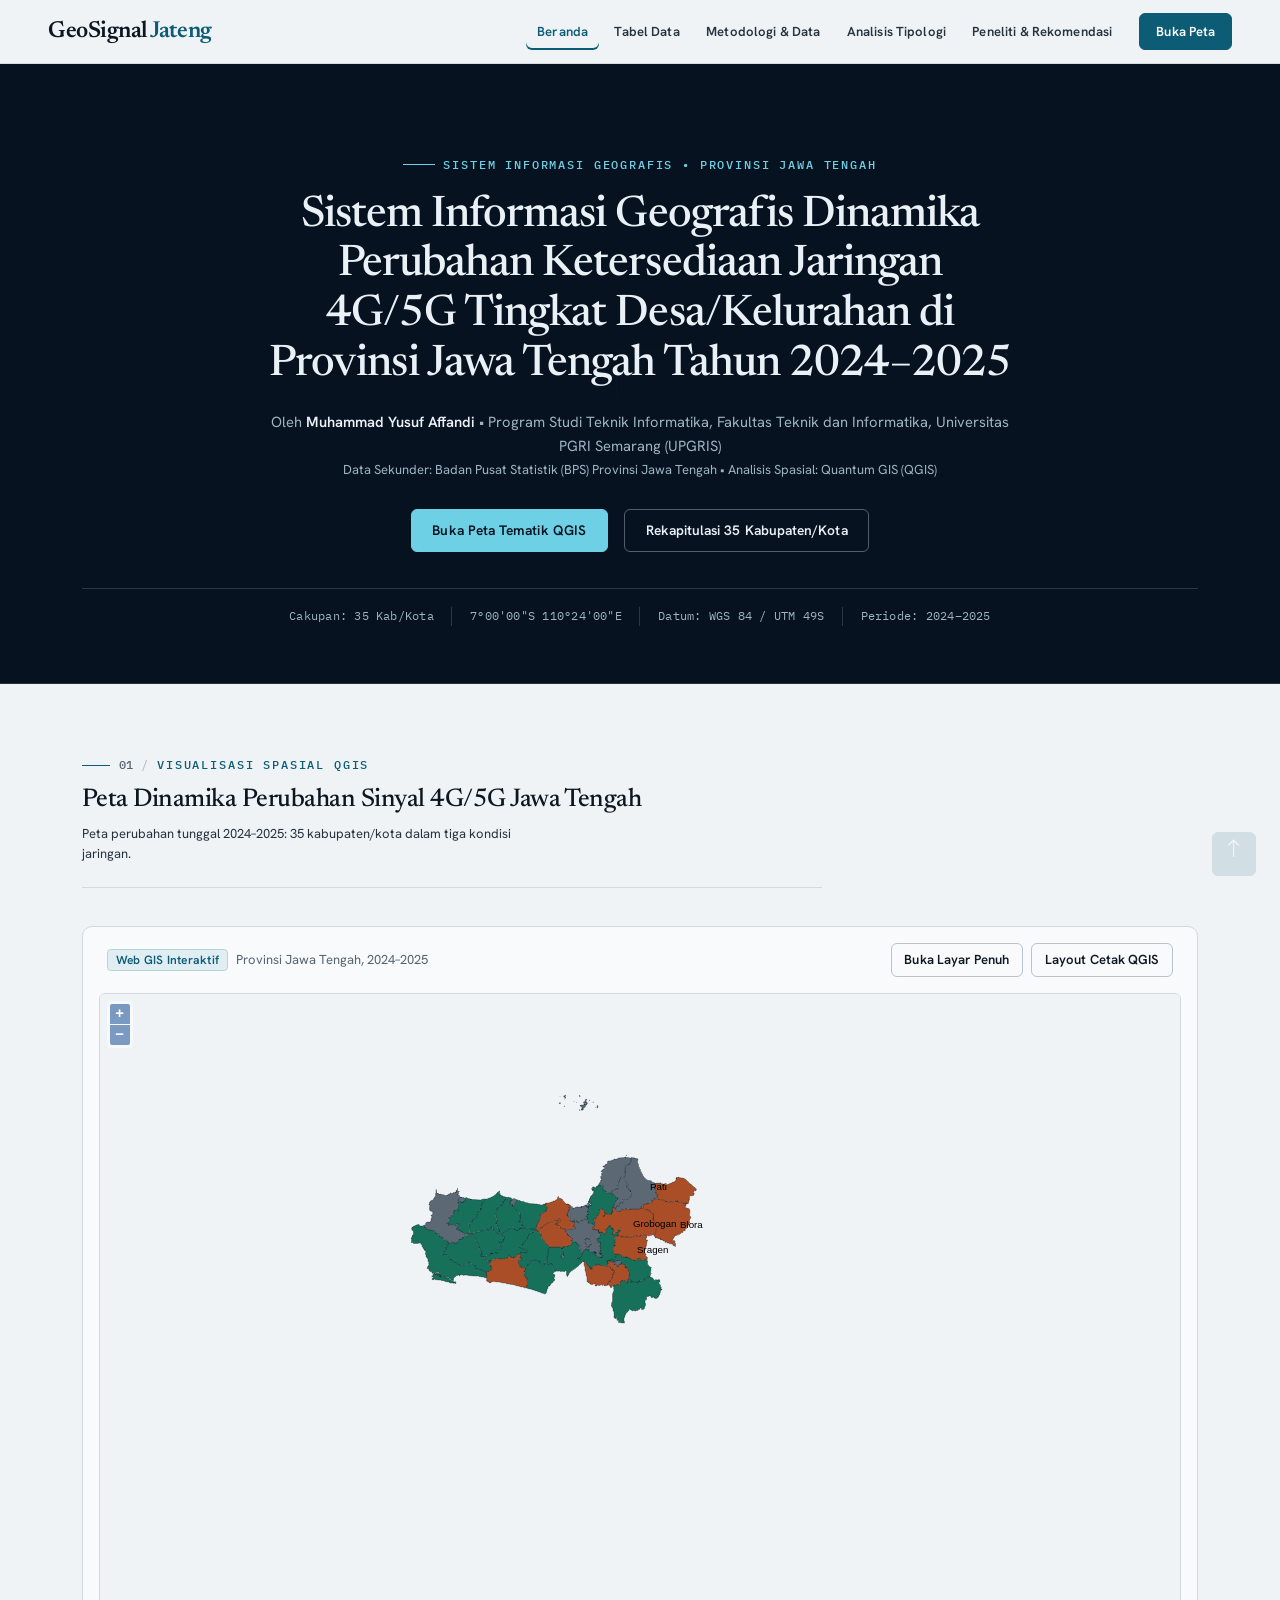
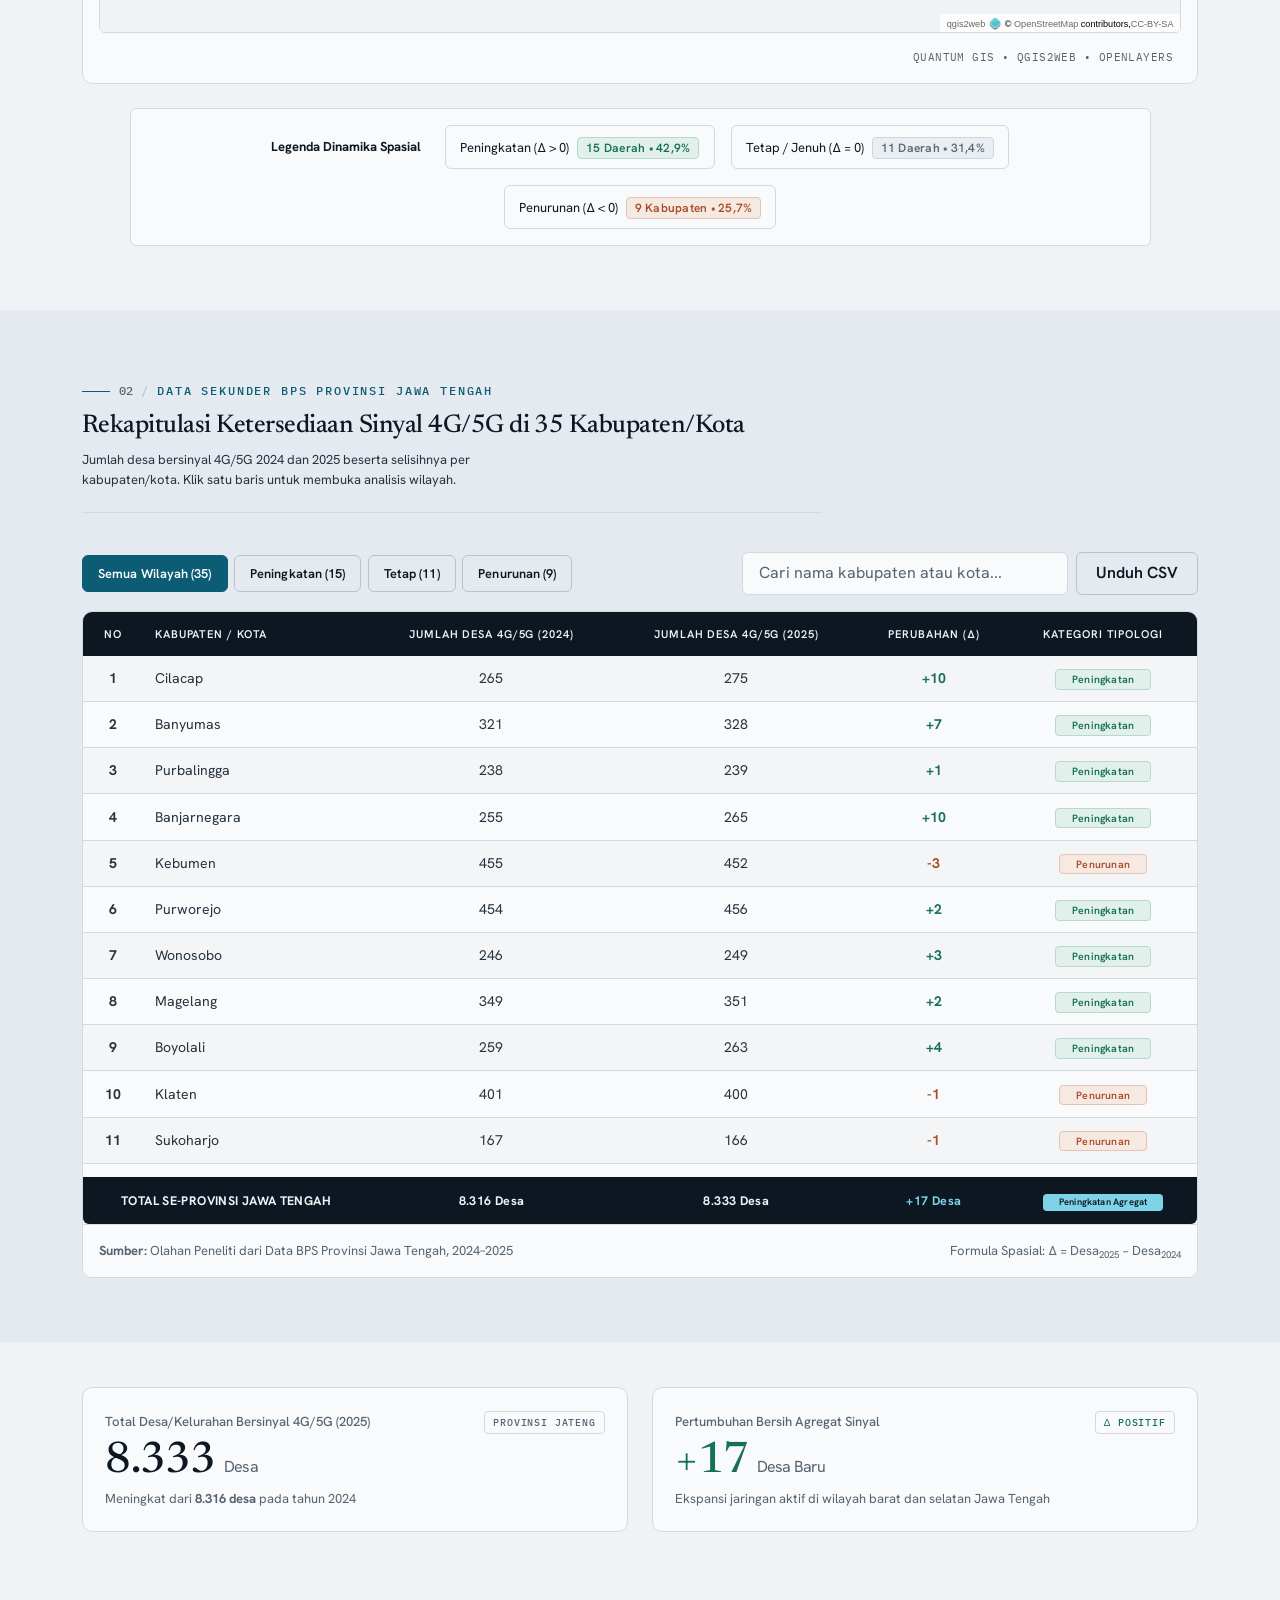
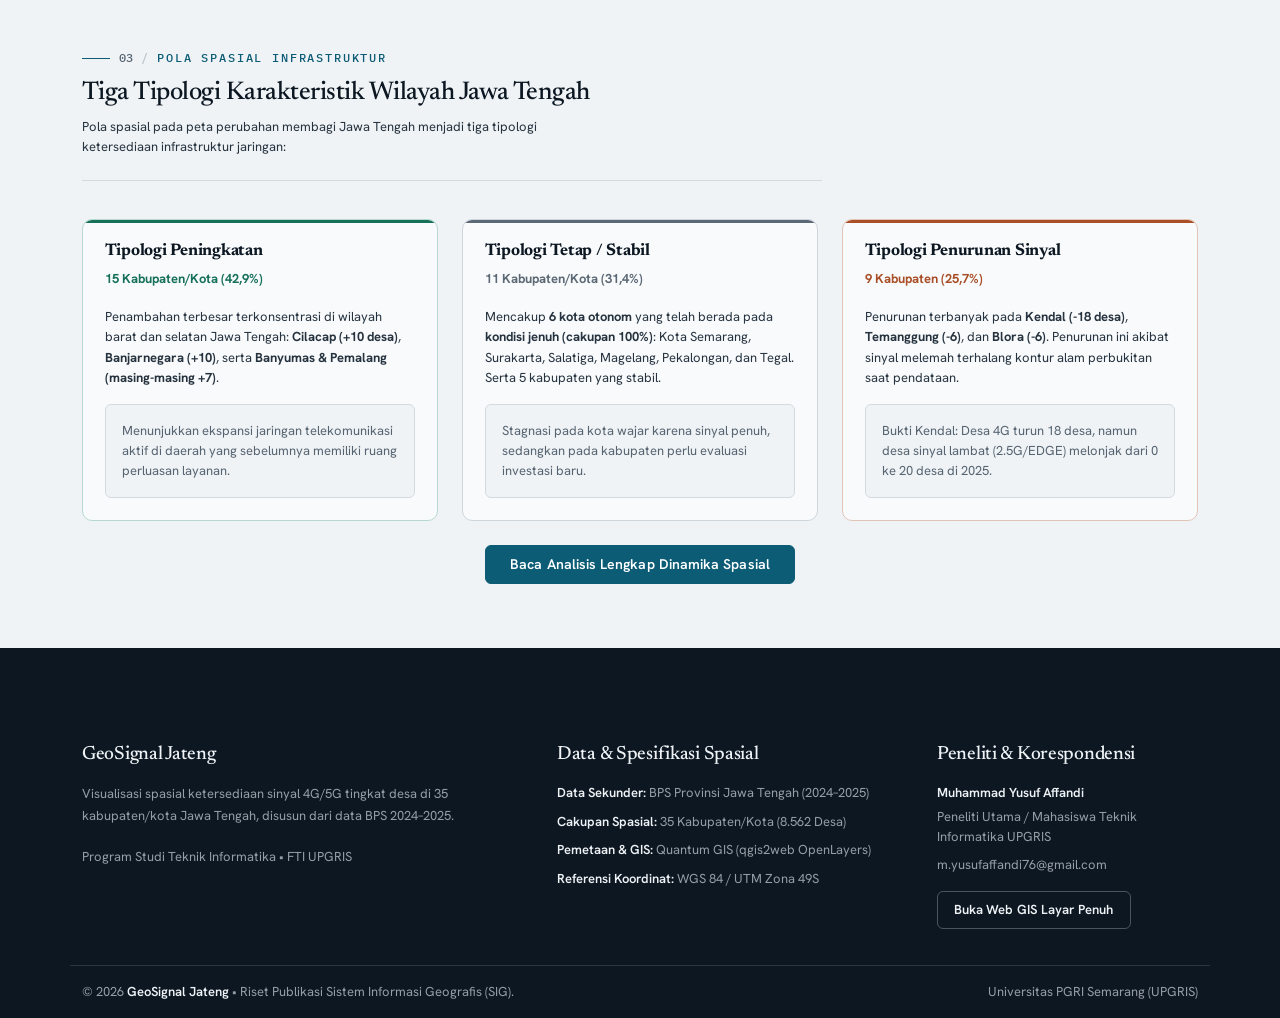
==== commit a1048beb: "style(hero): ganti background hero editorial ke BTS.png" ====
--- a/index.html
+++ b/index.html
@@ -92,8 +92,6 @@
                 <span>Datum: WGS 84 / UTM 49S</span>
                 <span>Periode: 2024&ndash;2025</span>
             </div>
-
-            <small class="hero-credit">Citra latar: NASA / ISS Expedition 56 &bull; Foto ISS056-E-6994 (domain publik)</small>
         </div>
     </div>
     <!-- Hero Banner End -->
--- a/css/editorial.css
+++ b/css/editorial.css
@@ -226,18 +226,18 @@
   .navbar .navbar-nav .nav-link { min-height: 44px; display: flex; align-items: center; }
 }
 
-/* ---------- Hero: night satellite plate (Java, NASA/ISS) ---------- */
+/* ---------- Hero: menara BTS telekomunikasi ---------- */
 .hero-academic-gis {
   position: relative;
   background-color: var(--hero-ground) !important;
   background-image:
-    radial-gradient(ellipse 66% 58% at 50% 44%, rgba(6, 18, 32, 0.82) 0%, rgba(6, 18, 32, 0.42) 58%, rgba(6, 18, 32, 0) 80%),
+    radial-gradient(ellipse 66% 58% at 50% 44%, rgba(6, 18, 32, 0.78) 0%, rgba(6, 18, 32, 0.42) 58%, rgba(6, 18, 32, 0) 80%),
     linear-gradient(180deg, rgba(6, 18, 32, 0.72) 0%, rgba(6, 18, 32, 0.34) 50%, rgba(6, 18, 32, 0.86) 100%),
     linear-gradient(to right, rgba(234, 241, 246, 0.055) 1px, transparent 1px),
     linear-gradient(to bottom, rgba(234, 241, 246, 0.055) 1px, transparent 1px),
-    url("../img/hero-java-night.jpg");
+    url("../img/BTS.png");
   background-size: auto, auto, 48px 48px, 48px 48px, cover;
-  background-position: center, center, center, center, center 45%;
+  background-position: center, center, center, center, center center;
   background-repeat: no-repeat;
   padding: clamp(3.25rem, 6.5vw, 6rem) 0 clamp(2.5rem, 4.5vw, 3.75rem) !important;
   border-bottom: 1px solid rgba(234, 241, 246, 0.14);
